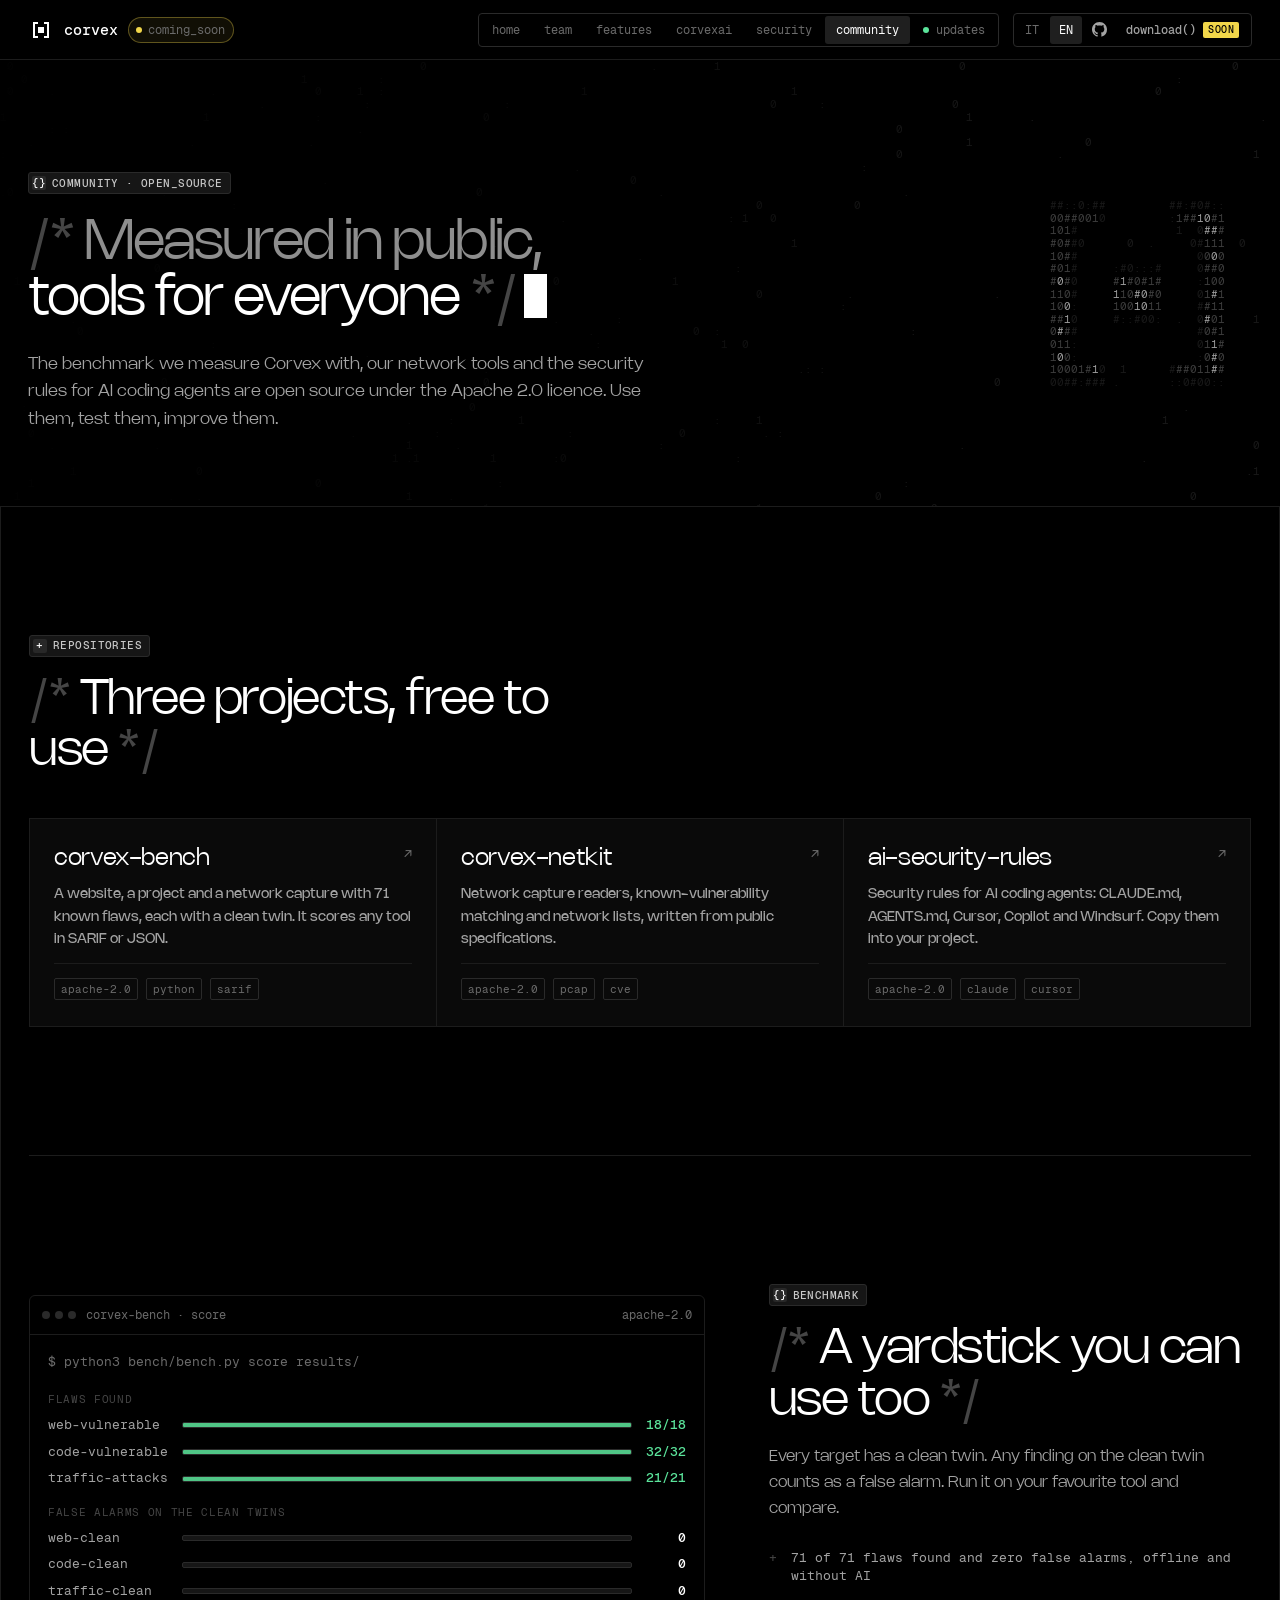
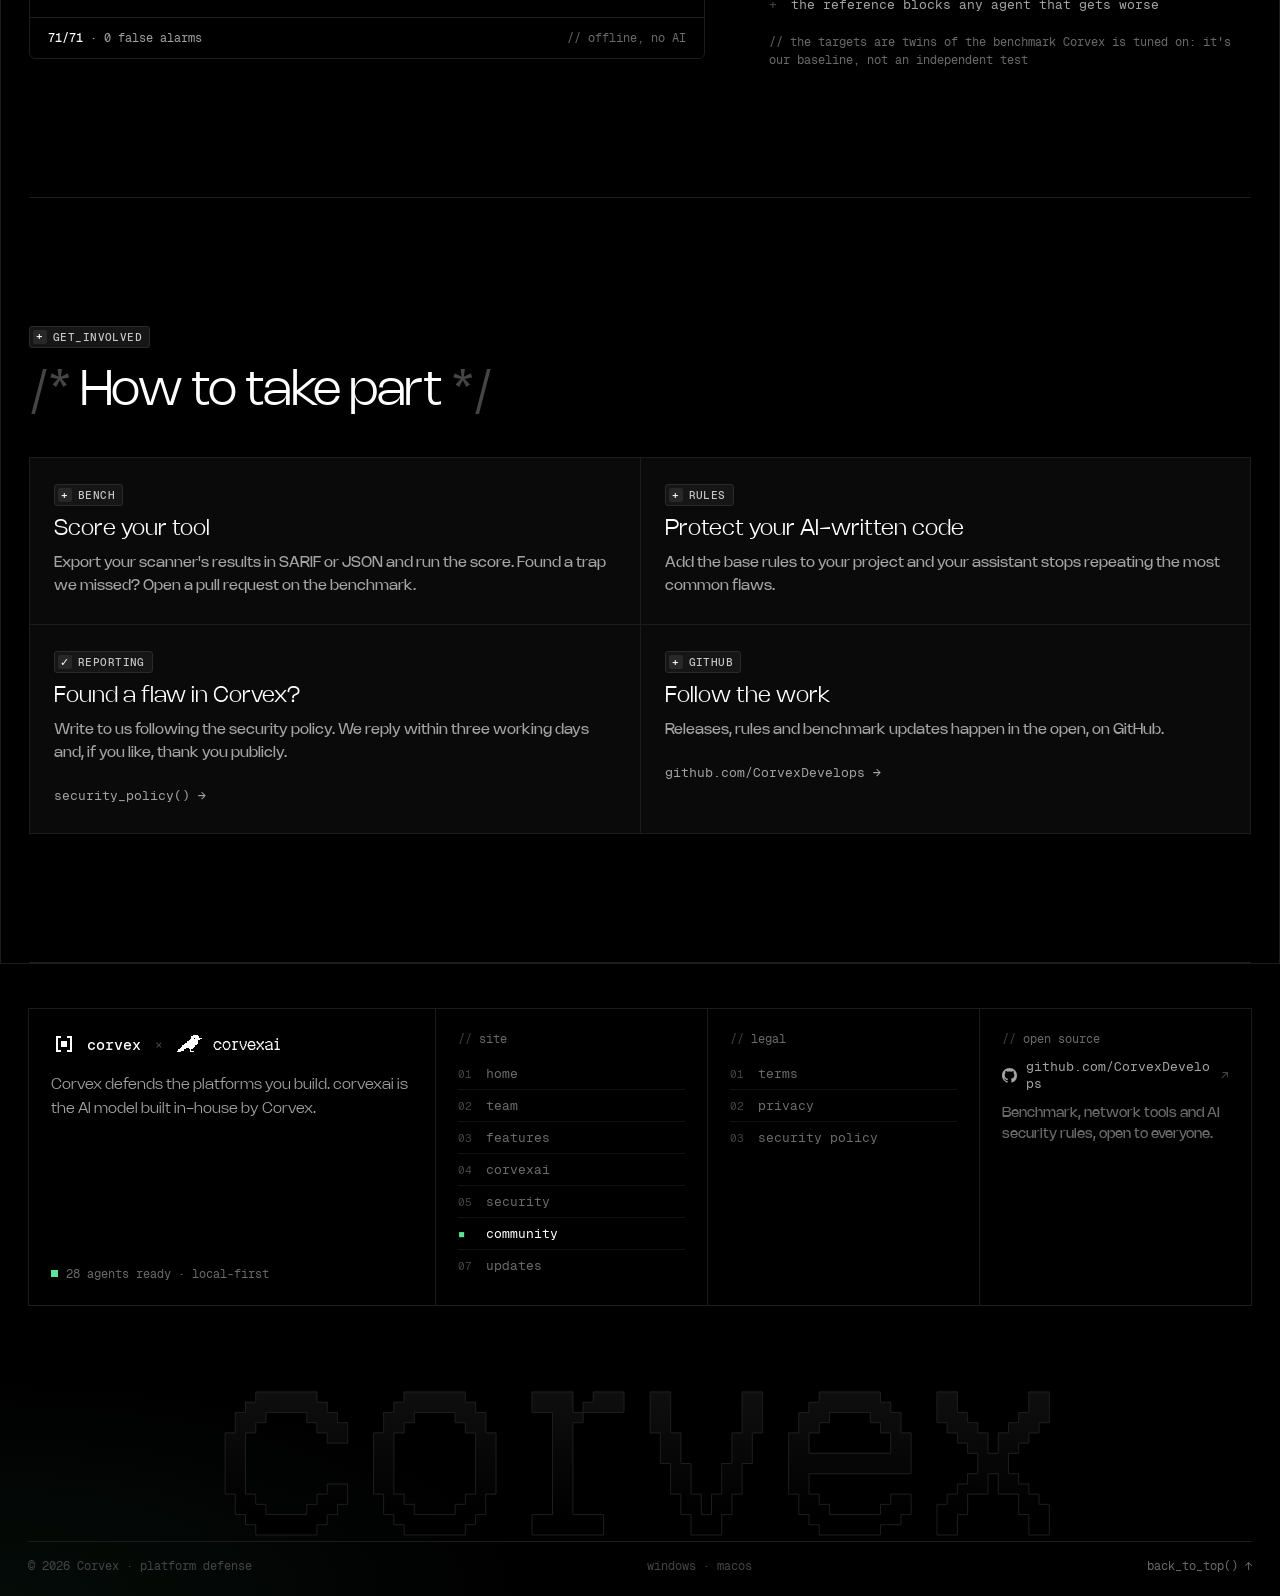
==== community.html @ 689c73b8 "Menu da mobile che non si blocca più a pagina scorsa" ====
<!doctype html>
<html lang="en">
<head>
  <meta charset="utf-8">
  <meta name="viewport" content="width=device-width, initial-scale=1, viewport-fit=cover">
  <meta name="theme-color" content="#000000">
  <title data-en="Corvex · community" data-it="Corvex · community">Corvex · community</title>
  <meta data-it-content="Gli strumenti open source di Corvex: il banco di prova, gli strumenti di rete e le regole di sicurezza per gli agenti AI." name="description" content="Corvex&#x27;s open source tools: the benchmark, the network tools and the security rules for AI coding agents." data-en-content="Corvex's open source tools: the benchmark, the network tools and the security rules for AI coding agents.">
  <meta property="og:title" content="Corvex · community">
  <meta property="og:description" content="Una squadra di agenti che mette alla prova le tue piattaforme, trova le falle e le corregge.">
  <meta property="og:type" content="website">
  <meta property="og:image" content="assets/og.png">
  <meta property="og:image:width" content="1280">
  <meta property="og:image:height" content="640">
  <meta name="twitter:card" content="summary_large_image">
  <meta http-equiv="Content-Security-Policy" content="default-src 'self'; script-src 'self'; style-src 'self' 'unsafe-inline'; img-src 'self' data:; font-src 'self'; media-src 'self'; connect-src 'none'; base-uri 'none'; form-action 'none'; object-src 'none'">
  <link rel="icon" href="assets/favicon.svg?v=3" type="image/svg+xml">
  <link rel="alternate icon" href="assets/favicon.ico?v=3" sizes="any">
  <link rel="apple-touch-icon" href="assets/apple-touch-icon.png?v=3">
  <link rel="preload" href="assets/fonts/Nohemi-Light.woff2" as="font" type="font/woff2" crossorigin>
  <link rel="preload" href="assets/fonts/GeistMono-Regular.woff2" as="font" type="font/woff2" crossorigin>
  <link rel="stylesheet" href="assets/corvex.css?v=8034e6e345">
  <link rel="stylesheet" href="sito.css?v=73a91fd237">
  <script defer src="assets/viste.js?v=bbeb2006d7"></script>
  <script defer src="sito.js?v=bd48e72104"></script>
</head>
<body class="s-body" data-page="community" data-path="~/community">

<!-- header -->
<header class="s-top" id="top">
  <button class="s-mm" id="s-mm" type="button" aria-label="Menu" aria-controls="s-menu" aria-expanded="false"><span></span><span></span><span></span></button>
  <a class="s-brand" href="index.html" aria-label="Corvex"><img src="assets/logo.svg" alt=""><b>corvex</b><em class="s-pill"><i></i><span data-en="coming_soon" data-it="in_arrivo">coming_soon</span></em></a>
  <span class="search s-path" aria-hidden="true"><span class="lab"><span class="pr" data-en="guest@corvex" data-it="ospite@corvex">guest@corvex</span><span class="pw">~/community</span><span class="ps">$</span><span class="cur"></span></span></span>
  <nav class="s-nav" id="s-menu" aria-label="Sezioni">
    <span class="s-nav-h" aria-hidden="true"><span data-en="guest@corvex" data-it="ospite@corvex">guest@corvex</span><span class="g">:~$</span> ls <span data-en="sections/" data-it="sezioni/">sections/</span></span>
    <a href="index.html" data-page="home">home</a>
    <a href="team.html" data-page="team">team</a>
    <a href="features.html" data-page="features" data-en="features" data-it="funzioni">features</a>
    <a href="corvexai.html" data-page="corvexai">corvexai</a>
    <a href="trust.html" data-page="trust" data-en="security" data-it="sicurezza">security</a>
    <a href="community.html" data-page="community" class="on" aria-current="page">community</a>
    <a href="updates.html" data-page="updates"><i class="nw-dot" aria-hidden="true"></i>updates</a>
    <div class="s-nav-f"><span class="s-nav-st"><i></i><span data-en="28 agents ready" data-it="28 agenti pronti">28 agents ready</span></span><span class="btn s-locked" aria-disabled="true">download()<em data-en="soon" data-it="presto">soon</em></span></div>
  </nav>
  <div class="s-top-r">
    <div class="seg s-lang" role="group" aria-label="Lingua"><button type="button" data-lang="it">IT</button><button type="button" data-lang="en">EN</button></div>
    <a class="s-icb" href="https://github.com/CorvexDevelops" target="_blank" rel="noopener noreferrer" aria-label="GitHub"><svg viewBox="0 0 16 16" aria-hidden="true"><path fill="currentColor" d="M8 0C3.58 0 0 3.58 0 8c0 3.54 2.29 6.53 5.47 7.59.4.07.55-.17.55-.38 0-.19-.01-.82-.01-1.49-2.01.37-2.53-.49-2.69-.94-.09-.23-.48-.94-.82-1.13-.28-.15-.68-.52-.01-.53.63-.01 1.08.58 1.23.82.72 1.21 1.87.87 2.33.66.07-.52.28-.87.51-1.07-1.78-.2-3.64-.89-3.64-3.95 0-.87.31-1.59.82-2.15-.08-.2-.36-1.02.08-2.12 0 0 .67-.21 2.2.82.64-.18 1.32-.27 2-.27.68 0 1.36.09 2 .27 1.53-1.04 2.2-.82 2.2-.82.44 1.1.16 1.92.08 2.12.51.56.82 1.27.82 2.15 0 3.07-1.87 3.75-3.65 3.95.29.25.54.73.54 1.48 0 1.07-.01 1.93-.01 2.2 0 .21.15.46.55.38A8.013 8.013 0 0016 8c0-4.42-3.58-8-8-8z"/></svg></a>
    <span class="btn s-locked s-dl" aria-disabled="true">download()<em data-en="soon" data-it="presto">soon</em></span>
  </div>
</header>
<!-- /header -->

<section class="s-ph">
  <pre class="ascii s-ph-bg" data-shape="brackets" aria-hidden="true"></pre>
  <div class="s-ph-in">
    <span class="label s-rv"><i>{}</i><span data-en="community · open_source" data-it="community · open_source">community · open_source</span></span>
    <h1 class="cm s-h1 s-rv"><span class="g">/*</span>&nbsp;<span class="d" data-en="Measured in public," data-it="Misurato in pubblico,">Measured in public,</span><br><span data-en="tools for everyone" data-it="strumenti per tutti">tools for everyone</span>&nbsp;<span class="s-close"><span class="g">*/</span><span class="s-caret"></span></span></h1>
    <p class="s-sub s-rv" data-en="The benchmark we measure Corvex with, our network tools and the security rules for AI coding agents are open source under the Apache 2.0 licence. Use them, test them, improve them." data-it="Il banco di prova con cui misuriamo Corvex, i nostri strumenti di rete e le regole di sicurezza per gli agenti AI sono open source con licenza Apache 2.0. Usali, mettili alla prova, migliorali.">The benchmark we measure Corvex with, our network tools and the security rules for AI coding agents are open source under the Apache 2.0 licence. Use them, test them, improve them.</p>
  </div>
</section>

<main class="s-main">

<section class="s-sec" id="repository">
  <div class="s-head s-rv"><span class="label"><i>+</i><span data-en="repositories" data-it="repository">repositories</span></span>
    <h2 class="cm"><span class="g">/*</span>&nbsp;<span data-en="Three projects, free to use" data-it="Tre progetti, liberi da usare">Three projects, free to use</span>&nbsp;<span class="g">*/</span></h2></div>
  <div class="s-repo-cards">
    <a class="s-rv" href="https://github.com/CorvexDevelops/corvex-bench" target="_blank" rel="noopener noreferrer"><b>corvex-bench</b>
      <p data-en="A website, a project and a network capture with 71 known flaws, each with a clean twin. It scores any tool in SARIF or JSON." data-it="Un sito, un progetto e una cattura di rete con 71 falle note, ognuno con un gemello pulito. Valuta qualsiasi strumento in SARIF o JSON.">A website, a project and a network capture with 71 known flaws, each with a clean twin. It scores any tool in SARIF or JSON.</p>
      <span class="lic"><span>apache-2.0</span><span>python</span><span>sarif</span></span></a>
    <a class="s-rv" href="https://github.com/CorvexDevelops/corvex-netkit" target="_blank" rel="noopener noreferrer"><b>corvex-netkit</b>
      <p data-en="Network capture readers, known-vulnerability matching and network lists, written from public specifications." data-it="Lettori di catture di rete, confronto con le vulnerabilità note e liste di reti, scritti a partire dalle specifiche pubbliche.">Network capture readers, known-vulnerability matching and network lists, written from public specifications.</p>
      <span class="lic"><span>apache-2.0</span><span>pcap</span><span>cve</span></span></a>
    <a class="s-rv" href="https://github.com/CorvexDevelops/ai-security-rules" target="_blank" rel="noopener noreferrer"><b>ai-security-rules</b>
      <p data-en="Security rules for AI coding agents: CLAUDE.md, AGENTS.md, Cursor, Copilot and Windsurf. Copy them into your project." data-it="Regole di sicurezza per gli agenti AI: CLAUDE.md, AGENTS.md, Cursor, Copilot e Windsurf. Copiale nel tuo progetto.">Security rules for AI coding agents: CLAUDE.md, AGENTS.md, Cursor, Copilot and Windsurf. Copy them into your project.</p>
      <span class="lic"><span>apache-2.0</span><span>claude</span><span>cursor</span></span></a>
  </div>
</section>

<section class="s-sec s-split s-rev" id="banco">
  <div class="s-head s-rv"><span class="label"><i>{}</i><span data-en="benchmark" data-it="banco_di_prova">benchmark</span></span>
    <h2 class="cm"><span class="g">/*</span>&nbsp;<span data-en="A yardstick you can use too" data-it="Un metro che puoi usare anche tu">A yardstick you can use too</span>&nbsp;<span class="g">*/</span></h2>
    <p class="s-lead" data-en="Every target has a clean twin. Any finding on the clean twin counts as a false alarm. Run it on your favourite tool and compare." data-it="Ogni bersaglio ha un gemello pulito. Ogni segnalazione sul gemello conta come falso allarme. Fallo girare sul tuo strumento preferito e confronta.">Every target has a clean twin. Any finding on the clean twin counts as a false alarm. Run it on your favourite tool and compare.</p>
    <ul class="s-ticks"><li data-en="71 of 71 flaws found and zero false alarms, offline and without AI" data-it="71 falle trovate su 71 e zero falsi allarmi, senza internet e senza AI">71 of 71 flaws found and zero false alarms, offline and without AI</li><li data-en="the reference blocks any agent that gets worse" data-it="il riferimento blocca ogni agente che peggiora">the reference blocks any agent that gets worse</li></ul>
    <p class="s-os mono"><em data-en="// the targets are twins of the benchmark Corvex is tuned on: it's our baseline, not an independent test" data-it="// i bersagli sono gemelli del banco su cui Corvex è messo a punto: è il nostro riferimento, non una prova indipendente">// the targets are twins of the benchmark Corvex is tuned on: it's our baseline, not an independent test</em></p></div>
  <div class="s-diff s-bench s-rv">
    <div class="term-h"><span class="dots"><i></i><i></i><i></i></span>corvex-bench · score<span class="r"><span class="mono dim">apache-2.0</span></span></div>
    <div class="s-bench-b">
      <div class="s-bcmd">$ python3 bench/bench.py score results/</div>
      <div class="s-bgrp" data-en="flaws found" data-it="falle trovate">flaws found</div>
      <div class="s-brow"><span>web-vulnerable</span><i style="--w:100%"></i><b>18/18</b></div>
      <div class="s-brow"><span>code-vulnerable</span><i style="--w:100%"></i><b>32/32</b></div>
      <div class="s-brow"><span>traffic-attacks</span><i style="--w:100%"></i><b>21/21</b></div>
      <div class="s-bgrp" data-en="false alarms on the clean twins" data-it="falsi allarmi sui gemelli puliti">false alarms on the clean twins</div>
      <div class="s-brow z"><span>web-clean</span><i></i><b>0</b></div>
      <div class="s-brow z"><span>code-clean</span><i></i><b>0</b></div>
      <div class="s-brow z"><span>traffic-clean</span><i></i><b>0</b></div>
    </div>
    <div class="s-diff-f"><span class="s-pr"><b>71/71</b> · <span data-en="0 false alarms" data-it="0 falsi allarmi">0 false alarms</span></span><span class="mono dim" data-en="// offline, no AI" data-it="// offline, senza AI">// offline, no AI</span></div>
  </div>
</section>

<section class="s-sec" id="partecipa">
  <div class="s-head s-rv"><span class="label"><i>+</i><span data-en="get_involved" data-it="partecipa">get_involved</span></span>
    <h2 class="cm"><span class="g">/*</span>&nbsp;<span data-en="How to take part" data-it="Come partecipare">How to take part</span>&nbsp;<span class="g">*/</span></h2></div>
  <div class="s-feat">
    <div class="s-rv"><span class="label"><i>+</i>bench</span><h3 data-en="Score your tool" data-it="Misura il tuo strumento">Score your tool</h3><p data-en="Export your scanner's results in SARIF or JSON and run the score. Found a trap we missed? Open a pull request on the benchmark." data-it="Esporta i risultati del tuo scanner in SARIF o JSON e lancia il punteggio. Hai trovato una trappola che manca? Apri una pull request sul banco.">Export your scanner's results in SARIF or JSON and run the score. Found a trap we missed? Open a pull request on the benchmark.</p></div>
    <div class="s-rv"><span class="label"><i>+</i><span data-en="rules" data-it="regole">rules</span></span><h3 data-en="Protect your AI-written code" data-it="Proteggi il codice scritto con l&#x27;AI">Protect your AI-written code</h3><p data-en="Add the base rules to your project and your assistant stops repeating the most common flaws." data-it="Aggiungi le regole di base al tuo progetto e il tuo assistente smette di ripetere le falle più comuni.">Add the base rules to your project and your assistant stops repeating the most common flaws.</p></div>
    <div class="s-rv"><span class="label"><i>✓</i><span data-en="reporting" data-it="segnalazioni">reporting</span></span><h3 data-en="Found a flaw in Corvex?" data-it="Hai trovato una falla in Corvex?">Found a flaw in Corvex?</h3><p data-en="Write to us following the security policy. We reply within three working days and, if you like, thank you publicly." data-it="Scrivici seguendo la politica di sicurezza. Rispondiamo entro tre giorni lavorativi e, se vuoi, ti ringraziamo pubblicamente.">Write to us following the security policy. We reply within three working days and, if you like, thank you publicly.</p><a class="s-more-l" href="legal/security.html" data-en="security_policy() →" data-it="politica_di_sicurezza() →">security_policy() →</a></div>
    <div class="s-rv"><span class="label"><i>+</i>github</span><h3 data-en="Follow the work" data-it="Segui il lavoro">Follow the work</h3><p data-en="Releases, rules and benchmark updates happen in the open, on GitHub." data-it="Rilasci, regole e aggiornamenti del banco avvengono in chiaro, su GitHub.">Releases, rules and benchmark updates happen in the open, on GitHub.</p><a class="s-more-l" href="https://github.com/CorvexDevelops" target="_blank" rel="noopener noreferrer">github.com/CorvexDevelops →</a></div>
  </div>
</section>

</main>

<!-- footer -->
<footer class="s-foot2">
  <div class="s-f-grid">
    <div class="s-f-cell s-f-main">
      <div class="s-f-brands">
        <a class="s-brand" href="index.html" aria-label="Corvex"><img src="assets/logo.svg" alt=""><b>corvex</b></a>
        <span class="s-f-x" aria-hidden="true">×</span>
        <a class="s-brand s-f-ai" href="corvexai.html" aria-label="corvexai"><img src="assets/corvus.svg" alt=""><b>corvexai</b></a>
      </div>
      <p class="s-f-claim" data-en="Corvex defends the platforms you build. corvexai is the AI model built in-house by Corvex." data-it="Corvex difende le piattaforme che costruisci. corvexai è il modello AI sviluppato da Corvex.">Corvex defends the platforms you build. corvexai is the AI model built in-house by Corvex.</p>
      <span class="s-nav-st"><i></i><span data-en="28 agents ready · local-first" data-it="28 agenti pronti · tutto in locale">28 agents ready · local-first</span></span>
    </div>
    <div class="s-f-cell"><h4><span class="g">//</span> <span data-en="site" data-it="sito">site</span></h4>
      <nav class="s-foot-nav s-f-list">
        <a href="index.html" data-page="home">home</a><a href="team.html" data-page="team">team</a><a href="features.html" data-page="features" data-en="features" data-it="funzioni">features</a>
        <a href="corvexai.html" data-page="corvexai">corvexai</a><a href="trust.html" data-page="trust" data-en="security" data-it="sicurezza">security</a><a href="community.html" data-page="community" class="on" aria-current="page">community</a><a href="updates.html" data-page="updates">updates</a>
      </nav></div>
    <div class="s-f-cell"><h4><span class="g">//</span> <span data-en="legal" data-it="legale">legal</span></h4>
      <nav class="s-foot-nav s-f-list"><a href="legal/terms.html" data-en="terms" data-it="termini">terms</a><a href="legal/privacy.html">privacy</a><a href="legal/security.html" data-en="security policy" data-it="politica di sicurezza">security policy</a></nav></div>
    <div class="s-f-cell"><h4><span class="g">//</span> open source</h4>
      <a class="s-gh" href="https://github.com/CorvexDevelops" target="_blank" rel="noopener noreferrer"><svg viewBox="0 0 16 16" aria-hidden="true"><path fill="currentColor" d="M8 0C3.58 0 0 3.58 0 8c0 3.54 2.29 6.53 5.47 7.59.4.07.55-.17.55-.38 0-.19-.01-.82-.01-1.49-2.01.37-2.53-.49-2.69-.94-.09-.23-.48-.94-.82-1.13-.28-.15-.68-.52-.01-.53.63-.01 1.08.58 1.23.82.72 1.21 1.87.87 2.33.66.07-.52.28-.87.51-1.07-1.78-.2-3.64-.89-3.64-3.95 0-.87.31-1.59.82-2.15-.08-.2-.36-1.02.08-2.12 0 0 .67-.21 2.2.82.64-.18 1.32-.27 2-.27.68 0 1.36.09 2 .27 1.53-1.04 2.2-.82 2.2-.82.44 1.1.16 1.92.08 2.12.51.56.82 1.27.82 2.15 0 3.07-1.87 3.75-3.65 3.95.29.25.54.73.54 1.48 0 1.07-.01 1.93-.01 2.2 0 .21.15.46.55.38A8.013 8.013 0 0016 8c0-4.42-3.58-8-8-8z"/></svg><span>github.com/CorvexDevelops</span><em aria-hidden="true">↗</em></a>
      <p class="s-f-note" data-en="Benchmark, network tools and AI security rules, open to everyone." data-it="Banco di prova, strumenti di rete e regole di sicurezza per l&#x27;AI, aperti a tutti.">Benchmark, network tools and AI security rules, open to everyone.</p></div>
  </div>
  <div class="s-f-word" aria-hidden="true">corvex</div>
  <div class="s-f-bot"><span data-en="© 2026 Corvex · platform defense" data-it="© 2026 Corvex · difesa delle piattaforme">© 2026 Corvex · platform defense</span><span>windows · macos</span><a class="s-f-up" href="#top" data-en="back_to_top() ↑" data-it="torna_su() ↑">back_to_top() ↑</a></div>
</footer>
<!-- /footer -->

</body>
</html>
---- assets/corvex.css ----
/* Copia di static/css/corvex.css generata da tools/prepara_sito.py: non modificarla a mano. */
/* =========================================================================
   Corvex · sistema visivo in stile Vigiltech
   Monocromo: nero, ossidiana, carbone, grafite, bianco. Colore solo per la gravità.
   Nohemi (titoli e testo) · Geist Mono (interfaccia e dati) · Geist Pixel (numeri)
   ========================================================================= */
@font-face { font-family: "Nohemi"; src: url("fonts/Nohemi-Light.woff2") format("woff2"); font-weight: 300; font-display: swap; }
@font-face { font-family: "Nohemi"; src: url("fonts/Nohemi-Regular.woff2") format("woff2"); font-weight: 400; font-display: swap; }
@font-face { font-family: "Nohemi"; src: url("fonts/Nohemi-Medium.woff2") format("woff2"); font-weight: 500; font-display: swap; }
@font-face { font-family: "Geist Mono"; src: url("fonts/GeistMono-Regular.woff2") format("woff2"); font-weight: 400; font-display: swap; }
@font-face { font-family: "Geist Mono"; src: url("fonts/GeistMono-Medium.woff2") format("woff2"); font-weight: 500; font-display: swap; }
@font-face { font-family: "Geist Pixel"; src: url("fonts/GeistPixel-Square.woff2") format("woff2"); font-weight: 400; font-display: swap; }

:root {
  --sans: "Nohemi", "Inter", system-ui, sans-serif;
  --mono: "Geist Mono", "Cascadia Mono", ui-monospace, Consolas, monospace;
  --pixel: "Geist Pixel", "Geist Mono", monospace;
  --black: #000; --obsidian: #0A0A0A; --charcoal: #101010; --coal: #161616; --graphite: #282828; --line: #1C1C1C; --line-2: #2A2A2A;
  --white: #fff; --t1: #F2F2F2; --t2: #A3A3A3; --t3: #6B6B6B; --t4: #454545;
  --crit: #FF5D5D; --high: #FF9F43; --med: #F2D74A; --low: #9AA4B2; --info: #6B7280; --ok: #5BE49B;
  --r: 4px; --side: 232px; --pad: 28px;
  --ease: cubic-bezier(.2, .7, .2, 1);
}
* { box-sizing: border-box; }
html, body { margin: 0; min-height: 100%; }
body { background: var(--black); color: var(--t1); font-family: var(--sans); font-size: 14px; line-height: 1.5; -webkit-font-smoothing: antialiased; }
button, input, select, textarea { font: inherit; color: inherit; }
button { cursor: pointer; }
a { color: inherit; }
.hidden { display: none !important; }
:focus-visible { outline: 1px solid var(--white); outline-offset: 2px; }
::selection { background: var(--white); color: var(--black); }
::-webkit-scrollbar { width: 10px; height: 10px; } ::-webkit-scrollbar-track { background: var(--black); }
::-webkit-scrollbar-thumb { background: #222; border: 3px solid var(--black); border-radius: 6px; } ::-webkit-scrollbar-thumb:hover { background: #333; }
.mono { font-family: var(--mono); }
.dim { color: var(--t3); }
.nowrap { white-space: nowrap; overflow: hidden; text-overflow: ellipsis; }

/* ------------------------------------------------------------------ primitive */
.label { display: inline-flex; align-items: center; gap: 6px; font: 500 10.5px/1 var(--mono); letter-spacing: .04em; text-transform: uppercase;
  color: #C8C8C8; background: var(--coal); border: 1px solid var(--line-2); padding: 3px 7px 3px 3px; border-radius: 3px; white-space: nowrap; }
.label i { font-style: normal; width: 14px; height: 14px; display: grid; place-items: center; background: var(--graphite); color: var(--white); border-radius: 2px; font-size: 11px; }
.cm { font-family: var(--sans); font-weight: 300; letter-spacing: -.02em; color: var(--white); }
.cm .g { color: var(--t4); }
.chip { display: inline-flex; align-items: center; gap: 6px; font: 400 11.5px/1 var(--mono); color: var(--t2); background: var(--coal); border: 1px solid var(--line-2); padding: 5px 7px; border-radius: 3px; white-space: nowrap; }
.chip b { color: var(--white); font-weight: 500; }
.sev { display: inline-flex; align-items: center; gap: 7px; font: 500 11px/1 var(--mono); text-transform: lowercase; color: var(--t1); white-space: nowrap; }
.sev::before { content: ""; width: 7px; height: 7px; background: var(--t3); flex: none; }
.sev.critica::before { background: var(--crit); } .sev.alta::before { background: var(--high); } .sev.media::before { background: var(--med); }
.sev.bassa::before { background: var(--low); } .sev.info::before { background: var(--info); }
.px { font-family: var(--pixel); font-weight: 400; letter-spacing: .02em; line-height: .9; }
kbd { font: 500 10.5px/1 var(--mono); color: var(--t2); background: var(--coal); border: 1px solid var(--line-2); border-bottom-width: 2px; border-radius: 3px; padding: 2px 5px; }

/* bottoni in stile chiamata di funzione */
.btn { display: inline-flex; align-items: center; justify-content: center; gap: 7px; height: 32px; padding: 0 12px; border-radius: var(--r);
  font: 500 12.5px/1 var(--mono); color: var(--t1); background: var(--coal); border: 1px solid var(--line-2); text-decoration: none; white-space: nowrap;
  transition: background .15s, border-color .15s, color .15s; position: relative; flex: none; min-width: max-content; }
.btn:hover { background: #1E1E1E; border-color: #3A3A3A; }
.btn:active { background: #242424; }
.btn.primary, .btn-primary { background: var(--white); color: var(--black); border-color: var(--white); }
.btn.primary:hover, .btn-primary:hover { background: #DADADA; border-color: #DADADA; }
.btn.danger { color: var(--crit); }
.btn.danger:hover { border-color: rgba(255,93,93,.5); }
.btn.ghost { background: transparent; border-color: transparent; color: var(--t2); }
.btn.ghost:hover { color: var(--white); background: var(--coal); }
.btn.sm, .btn.small { height: 28px; padding: 0 10px; font-size: 12px; }
.btn:disabled { opacity: .4; cursor: not-allowed; }
.btn svg { width: 14px; height: 14px; flex: none; }
.btn .arr { transition: transform .2s var(--ease); }
/* Le icone fuori dai pulsanti hanno sempre una misura: senza, un SVG si allarga quanto la colonna e manda a capo il testo. */
svg.arr { width: 13px; height: 13px; flex: none; vertical-align: -2px; }
.li .m { display: inline-flex; align-items: center; gap: 6px; }
.li .m svg { width: 13px; height: 13px; }
.li:hover .m .arr { transform: translateX(3px); transition: transform .2s var(--ease); }
.btn:hover .arr { transform: translateX(3px); }
.icon-btn { width: 32px; height: 32px; display: grid; place-items: center; border-radius: var(--r); background: transparent; border: 1px solid var(--line-2); color: var(--t2); position: relative; transition: color .15s, background .15s; }
.icon-btn:hover { color: var(--white); background: var(--coal); }
.icon-btn svg { width: 15px; height: 15px; }
.icon-btn .badge { position: absolute; top: -5px; right: -5px; min-width: 16px; height: 16px; padding: 0 4px; border-radius: 8px; background: var(--crit); color: var(--white); font: 500 10px/16px var(--mono); text-align: center; animation: pop .4s var(--ease); }
@keyframes pop { from { transform: scale(0); } }

/* ------------------------------------------------------------------ guscio a tutta larghezza */
.app { display: grid; grid-template-columns: var(--side) minmax(0, 1fr); min-height: 100vh; }
.side { position: sticky; top: 0; height: 100vh; border-right: 1px solid var(--line); background: var(--black); display: flex; flex-direction: column; overflow: hidden; }
.side .brand { display: flex; align-items: center; gap: 10px; height: 60px; padding: 0 20px; border-bottom: 1px solid var(--line); text-decoration: none; }
.brand img { width: 22px; height: 22px; display: block; }
.brand b { font: 500 16px/1 var(--sans); letter-spacing: -.01em; color: var(--white); }
.brand span { font: 11px/1 var(--mono); color: var(--t3); white-space: nowrap; }
.side-sec { padding: 18px 12px 6px; }
.side-sec > .cap { font: 10.5px var(--mono); color: var(--t4); padding: 0 8px 10px; letter-spacing: .04em; }
/* gruppo admin (solo fornitore): primo della barra, separato dalla navigazione normale */
.side-admin { flex: none; padding-bottom: 12px; border-bottom: 1px solid var(--line); }
.side-admin > .cap { color: var(--med); }
.side-admin + .side-sec { padding-top: 14px; }
.side-nav { display: grid; gap: 2px; }
.side-nav button { display: grid; grid-template-columns: 18px 1fr auto; align-items: center; gap: 10px; height: 36px; padding: 0 10px; border: 0; border-radius: var(--r);
  background: transparent; color: var(--t2); font: 13px/1 var(--mono); text-align: left; position: relative; transition: background .15s, color .15s; }
.side-nav button svg { width: 16px; height: 16px; }
.side-nav button:hover { background: var(--charcoal); color: var(--white); }
.side-nav button.on { background: var(--coal); color: var(--white); }
.side-nav button.on::before { content: ""; position: absolute; left: -12px; top: 8px; bottom: 8px; width: 2px; background: var(--white); animation: grow-y .3s var(--ease); }
.side-nav.keep button.on::before { animation: none; }   /* cambia solo un contatore: l'indicatore resta fermo */
@keyframes grow-y { from { transform: scaleY(0); } }
.side-nav .n { font: 11px var(--mono); color: var(--t3); }
.side-nav .lab { white-space: nowrap; overflow: hidden; text-overflow: ellipsis; min-width: 0; }
.side-nav .n.hot { color: var(--crit); }
.side-nav kbd { opacity: 0; transition: opacity .15s; }
.side-nav button:hover kbd { opacity: 1; }
.side-art { margin-top: auto; padding: 0 12px; border-top: 1px solid var(--line); overflow: hidden; height: 150px; position: relative; }
.side-art .ascii { position: absolute; left: 12px; top: 10px; font-size: 9px; line-height: 1.1; }
.side-art::after { content: ""; position: absolute; inset: 0; background: linear-gradient(to bottom, rgba(0,0,0,0) 40%, #000); }
.side-foot { padding: 14px 16px; border-top: 1px solid var(--line); display: flex; align-items: center; gap: 10px; }
.avatar { width: 30px; height: 30px; border-radius: 4px; background: var(--white); color: var(--black); display: grid; place-items: center; font: 500 13px var(--mono); flex: none; }
.side-foot .who { min-width: 0; flex: 1; }
.side-foot .who b { display: block; font: 400 12.5px/1.3 var(--sans); color: var(--white); white-space: nowrap; overflow: hidden; text-overflow: ellipsis; }
.side-foot .who span { font: 10.5px var(--mono); color: var(--t3); }

.main { min-width: 0; display: flex; flex-direction: column; }
.bar { position: sticky; top: 0; z-index: 30; height: 60px; display: flex; align-items: center; gap: 16px; padding: 0 var(--pad); background: rgba(0,0,0,.88); backdrop-filter: blur(10px); border-bottom: 1px solid var(--line); }
.crumbs { font: 12.5px var(--mono); color: var(--t3); white-space: nowrap; overflow: hidden; text-overflow: ellipsis; min-width: 0; }
.crumbs b { color: var(--white); font-weight: 400; }
/* ricerca come prompt di terminale: utente@corvex ~ $ cerca ▌ */
.search { margin-left: auto; display: flex; align-items: center; gap: 10px; height: 32px; width: min(420px, 36vw); padding: 0 6px 0 12px;
  border: 1px solid var(--line-2); border-radius: var(--r); background: #050505; color: var(--t3); font: 12px/1 var(--mono); text-align: left;
  box-shadow: inset 0 0 0 1px #000, inset 0 1px 0 rgba(255,255,255,.03); transition: border-color .15s, background .15s; }
.search:hover { border-color: #3A3A3A; background: #080808; }
.search:hover .cur { animation-duration: .6s; }
.search .lab { display: flex; align-items: center; min-width: 0; white-space: nowrap; overflow: hidden; }
.search .pr { color: var(--ok); }
.search .pw { color: var(--t2); margin-left: 6px; }
.search .ps { color: var(--white); margin: 0 8px 0 6px; }
.search .cm { color: var(--white); }
.search .cur { width: 7px; height: 14px; background: var(--white); margin-left: 6px; flex: none; animation: blink 1s steps(1) infinite; }
.search em { font-style: normal; color: var(--t4); margin-left: 8px; overflow: hidden; text-overflow: ellipsis; }
.search kbd { margin-left: auto; flex: none; }
.search .s-ic { display: none; color: var(--t2); }
.search .s-ic svg { width: 16px; height: 16px; display: block; }
.search:hover .s-ic { color: var(--white); }
.bar-r { display: flex; align-items: center; gap: 8px; }
.status { display: inline-flex; align-items: center; gap: 8px; height: 32px; padding: 0 10px; border: 1px solid var(--line-2); border-radius: var(--r); font: 12px/1 var(--mono); color: var(--t2); background: transparent; white-space: nowrap; }
.status i { width: 7px; height: 7px; background: var(--t4); }
.status.live { color: var(--white); }
.status.live i { background: var(--ok); animation: blink 1.1s steps(1) infinite; }
@keyframes blink { 50% { opacity: .2; } }

/* nastro delle ultime attività: etichetta fissa a sinistra + eventi cliccabili che scorrono */
.ticker { height: 36px; border-bottom: 1px solid var(--line); overflow: hidden; position: relative; background: var(--black); display: flex; align-items: stretch; }
.tk-head { flex: none; display: inline-flex; align-items: center; gap: 8px; padding: 0 16px 0 var(--pad); border: 0; border-right: 1px solid var(--line);
  background: var(--obsidian); color: var(--white); font: 500 11px/1 var(--mono); text-transform: uppercase; letter-spacing: .05em; white-space: nowrap; z-index: 2; }
.tk-head:hover { background: var(--coal); }
.tk-head i { width: 7px; height: 7px; background: var(--t4); }
.tk-head i.live { background: var(--ok); animation: blink 1.1s steps(1) infinite; }
.tk-run { position: relative; flex: 1; min-width: 0; overflow: hidden; display: flex; align-items: center; }
.tk-run::after { content: ""; position: absolute; top: 0; bottom: 0; right: 0; width: 60px; z-index: 1; pointer-events: none; background: linear-gradient(-90deg, #000, transparent); }
.tk-empty { display: flex; align-items: center; padding: 0 16px; font: 11.5px var(--mono); color: var(--t3); white-space: nowrap; overflow: hidden; text-overflow: ellipsis; }
.ticker-track { display: flex; width: max-content; animation: marquee 60s linear infinite; }
.ticker:hover .ticker-track { animation-play-state: paused; }
.ticker-seg { display: flex; align-items: center; gap: 4px; padding-right: 4px; }
.ticker .it { display: inline-flex; align-items: center; gap: 8px; height: 26px; padding: 0 10px; border: 0; border-radius: var(--r); background: transparent;
  font: 11.5px var(--mono); color: var(--t3); white-space: nowrap; cursor: pointer; }
.ticker .it:hover { background: var(--coal); color: var(--t1); }
.ticker .it .tm { color: var(--t4); }
.ticker .it b { color: var(--t1); font-weight: 400; font-family: var(--sans); font-size: 12.5px; }
.ticker .it + .it { box-shadow: -1px 0 0 var(--line); }
.ticker .v { font: 500 11.5px/1 var(--mono); padding: 3px 5px; border-radius: 3px; background: var(--coal); border: 1px solid var(--line-2); color: var(--white); }
.v.ok { color: var(--ok); } .v.crit { color: var(--crit); } .v.warn { color: var(--med); }
@keyframes marquee { to { transform: translateX(-50%); } }

.view { padding: var(--pad); padding-bottom: 60px; min-width: 0; }

/* intestazione di pagina */
.ph { display: flex; align-items: flex-end; justify-content: space-between; gap: 24px; margin-bottom: 24px; }
.ph > div:first-child { min-width: 0; }
.ph .eyebrow { display: flex; align-items: center; gap: 10px; flex-wrap: wrap; }
.ph .eyebrow .ctx { font: 12px var(--mono); color: var(--t3); }
.ph h1 { margin: 14px 0 0; font-size: clamp(30px, 3.2vw, 46px); line-height: 1.08; white-space: nowrap; overflow: hidden; text-overflow: ellipsis; }
.ph h1 .caret { display: inline-block; width: .45em; height: .8em; background: var(--white); margin-left: .12em; vertical-align: -.05em; animation: blink 1s steps(1) infinite; }
.ph .sub { margin: 10px 0 0; color: var(--t3); font-size: 14px; max-width: 620px; }
.ph-act { display: flex; gap: 8px; flex-wrap: nowrap; flex: none; }

/* griglia a filo: pannelli separati da linee di 1px */
.wall { display: grid; grid-template-columns: repeat(12, minmax(0, 1fr)); gap: 1px; background: var(--line); border: 1px solid var(--line); }
.wall + .wall { border-top: 0; }
.panel { position: relative; background: var(--obsidian); padding: 20px 22px; min-width: 0;
  background-image: radial-gradient(420px circle at var(--mx, -500px) var(--my, -500px), rgba(255,255,255,.045), transparent 45%); }
.panel::before { content: ""; position: absolute; inset: 0; pointer-events: none; opacity: 0; transition: opacity .2s, inset .25s var(--ease); z-index: 2;
  background:
    linear-gradient(#fff,#fff) top left / 10px 1px no-repeat, linear-gradient(#fff,#fff) top left / 1px 10px no-repeat,
    linear-gradient(#fff,#fff) top right / 10px 1px no-repeat, linear-gradient(#fff,#fff) top right / 1px 10px no-repeat,
    linear-gradient(#fff,#fff) bottom left / 10px 1px no-repeat, linear-gradient(#fff,#fff) bottom left / 1px 10px no-repeat,
    linear-gradient(#fff,#fff) bottom right / 10px 1px no-repeat, linear-gradient(#fff,#fff) bottom right / 1px 10px no-repeat; }
.panel.hov:hover::before { opacity: 1; inset: -4px; }
.span-3 { grid-column: span 3; } .span-4 { grid-column: span 4; } .span-5 { grid-column: span 5; } .span-6 { grid-column: span 6; }
.span-7 { grid-column: span 7; } .span-8 { grid-column: span 8; } .span-12 { grid-column: span 12; }
.p-head { display: flex; align-items: center; justify-content: space-between; gap: 12px; margin-bottom: 16px; min-height: 22px; }
.p-head .r { display: flex; gap: 6px; align-items: center; }
.flush { padding: 0; }
.flush .p-head { padding: 18px 22px 0; }

/* indicatori */
.kpi { display: flex; flex-direction: column; gap: 14px; min-height: 168px; }
.kpi .val { display: flex; align-items: baseline; gap: 8px; }
.kpi .val .px { font-size: 64px; color: var(--white); }
.kpi .val small { font: 12px var(--mono); color: var(--t3); }
.kpi.min { min-height: 0; gap: 12px; padding: 22px 24px; }
.kpi.min .val .px { font-size: 56px; }
.kpi .foot { margin-top: auto; font: 11.5px var(--mono); color: var(--t3); display: flex; justify-content: space-between; gap: 8px; }
.spark { width: 100%; height: 44px; display: block; overflow: visible; }
.spark path.l { fill: none; stroke: var(--white); stroke-width: 1.5; }
.spark path.a { fill: url(#sparkfill); }
.spark circle { fill: var(--white); }
.sevbar { display: flex; height: 8px; gap: 2px; }
.sevbar i { display: block; height: 100%; transform-origin: left; }
.sevbar .critica { background: var(--crit); } .sevbar .alta { background: var(--high); } .sevbar .media { background: var(--med); } .sevbar .bassa { background: var(--low); } .sevbar .info { background: var(--info); }
.sevbar.empty i { background: var(--graphite); }
.sevleg { display: flex; gap: 12px; flex-wrap: wrap; }

/* liste nei pannelli */
.li { display: grid; align-items: center; gap: 16px; padding: 13px 22px; border-top: 1px solid var(--line); cursor: pointer; position: relative; transition: background .15s; }
.li::after { content: ""; position: absolute; left: 0; top: 0; bottom: 0; width: 2px; background: var(--white); transform: scaleY(0); transition: transform .2s var(--ease); }
.li:hover { background: #0E0E0E; } .li:hover::after { transform: scaleY(1); }
.li .t { font: 400 14.5px/1.3 var(--sans); color: var(--white); white-space: nowrap; overflow: hidden; text-overflow: ellipsis; }
.li .s { font: 11.5px var(--mono); color: var(--t3); margin-top: 4px; white-space: nowrap; overflow: hidden; text-overflow: ellipsis; }
.li .m { font: 12px var(--mono); color: var(--t2); white-space: nowrap; }
.li-f { grid-template-columns: 86px minmax(0, 1fr) auto; }
.li-op { grid-template-columns: minmax(0, 1fr) 220px auto; }
.li-t { grid-template-columns: minmax(0, 1.4fr) 110px 140px minmax(0, 1fr) auto; }
.auto { font: 500 10px/1 var(--mono); color: var(--black); background: var(--white); padding: 3px 5px; border-radius: 2px; margin-left: 8px; vertical-align: 2px; }
.prog { height: 6px; background: var(--graphite); position: relative; overflow: hidden; }
.prog i { position: absolute; left: 0; top: 0; bottom: 0; background: var(--white); transition: width .6s var(--ease); }
.prog.run i { background-image: repeating-linear-gradient(-45deg, #fff 0 6px, #BDBDBD 6px 12px); background-size: 17px 17px; animation: stripes .8s linear infinite; }
@keyframes stripes { to { background-position: 17px 0; } }
.feed .note { padding: 13px 22px; }
.empty-line { padding: 22px; font: 12.5px var(--mono); color: var(--t3); }

/* schede di vista e filtri */
.tabs { display: flex; align-items: center; gap: 4px; flex-wrap: wrap; }
.tabs .tab { height: 32px; padding: 0 11px; border-radius: var(--r); border: 0; background: transparent; color: var(--t3); font: 12.5px/1 var(--mono); display: inline-flex; align-items: center; gap: 6px; transition: color .15s, background .15s; white-space: nowrap; }
.tabs .tab:hover { color: var(--t1); background: var(--charcoal); }
.tabs .tab.on { background: #1F1F1F; color: var(--white); }
.tabs .tab .n { color: var(--t3); }
.tabs .sp { flex: 1; }
.toolbar { display: flex; align-items: center; gap: 8px; padding: 12px 16px; border: 1px solid var(--line); border-bottom: 0; background: var(--black); flex-wrap: wrap; }
.toolbar + .wall, .toolbar + .box-l { border-top: 1px solid var(--line); }
.seg { display: inline-flex; border: 1px solid var(--line-2); border-radius: var(--r); padding: 2px; gap: 2px; background: var(--black); }
.seg button { height: 28px; border: 0; background: transparent; padding: 0 11px; color: var(--t3); font: 12px var(--mono); border-radius: 3px; display: inline-flex; align-items: center; gap: 7px; white-space: nowrap; }
.seg button svg { width: 14px; height: 14px; }
.seg button.on { background: #1F1F1F; color: var(--white); }

/* ------------------------------------------------------------------ mappa operativa */
.map-box { border: 1px solid var(--line); background: var(--black); padding: 18px; }
.opmap-scroll { overflow-x: auto; }
.opmap { position: relative; aspect-ratio: 1100 / 600; width: min(100%, calc((100vh - 300px) * 1100 / 600)); min-width: 860px; margin: 0 auto; overflow: hidden;
  background-image: linear-gradient(var(--charcoal) 1px, transparent 1px), linear-gradient(90deg, var(--charcoal) 1px, transparent 1px); background-size: 44px 44px; animation: gridpan 30s linear infinite; }
@keyframes gridpan { to { background-position: 44px 44px; } }
.opmap.compact { min-width: 0; width: 100%; }
.opmap-svg { position: absolute; inset: 0; width: 100%; height: 100%; }
.pipe { fill: none; stroke: #222; stroke-width: 3; transition: stroke .4s; }
.pipe.st-lavoro { stroke: #D9D9D9; }
.pipe.st-pensa { stroke: #7A7A7A; stroke-dasharray: 6 5; animation: dash 1s linear infinite; }
@keyframes dash { to { stroke-dashoffset: -11; } }
.pipe.st-aspetta { stroke: #4A4A4A; } .pipe.st-errore { stroke: var(--crit); }
.pkt rect { fill: var(--white); } .pkt text { font: 500 10px var(--mono); fill: var(--black); }
.pkt.y rect { fill: var(--med); } .pkt.b rect { fill: #D9D9D9; }
.op-target { position: absolute; width: 15%; transform: translateY(-50%); background: var(--white); color: var(--black); padding: 10px 12px; display: grid; gap: 4px; border-radius: 3px; }
.op-target .tag { font: 500 9.5px var(--mono); letter-spacing: .06em; text-transform: uppercase; color: #6B6B6B; }
.op-target b { font: 500 14px var(--sans); white-space: nowrap; overflow: hidden; text-overflow: ellipsis; }
.op-target code { font: 10px var(--mono); color: #555; white-space: nowrap; overflow: hidden; text-overflow: ellipsis; }
.op-target .lock { font: 10px var(--mono); color: #555; }
.opmap.compact .op-target { width: 62%; transform: translate(-50%, -50%); }
.op-hub { position: absolute; transform: translate(-50%, -50%); display: grid; justify-items: center; gap: 8px; cursor: pointer; width: 190px; text-align: center; }
.op-hub .cube { width: 60px; color: var(--t4); }
.op-hub .act { color: var(--t2); font: 11px var(--mono); min-height: 14px; }
.op-hub .chip-lead { font: 500 11px/1 var(--mono); background: var(--white); color: var(--black); padding: 5px 8px; border-radius: 3px; }
.op-node { position: absolute; transform: translate(-6px, -50%); cursor: pointer; z-index: 1; }
.op-node .pin { position: absolute; left: 0; top: 10px; width: 9px; height: 9px; background: #333; border: 2px solid var(--black); box-sizing: content-box; }
.op-node .op-card { margin-left: 20px; display: grid; gap: 3px; max-width: 200px; }
.op-node .nm { display: inline-flex; align-items: center; gap: 8px; font: 500 12px/1 var(--mono); color: var(--white); background: var(--coal); border: 1px solid var(--line-2); padding: 6px 8px; border-radius: 3px; justify-self: start; transition: border-color .2s; }
.op-node .nm .badge { display: none; font: 500 10.5px/1 var(--mono); padding: 2px 5px; border-radius: 2px; background: var(--crit); color: var(--white); }
.op-node .nm .badge.on { display: inline-block; animation: pop .4s var(--ease); }
.op-node .role { color: var(--t3); font: 11px var(--mono); margin-top: 3px; }
.op-node .act { font: 400 12.5px var(--sans); color: var(--t1); white-space: nowrap; overflow: hidden; text-overflow: ellipsis; }
.op-node .hex { font: 10px var(--mono); color: var(--t4); min-height: 13px; }
.op-node.st-lavoro .pin { background: var(--white); animation: blink 1s steps(1) infinite; }
.op-node.st-lavoro .nm { border-color: #5A5A5A; }
.op-node.st-pensa .pin { background: #8A8A8A; } .op-node.st-aspetta .pin { background: var(--med); }
.op-node.st-finito .pin { background: var(--ok); } .op-node.st-errore .pin { background: var(--crit); }
.op-node.st-coda .act, .op-node.st-coda .nm { opacity: .5; }
.op-node:hover .nm { border-color: var(--white); }
.cube.spin { animation: hover 3s ease-in-out infinite; }
@keyframes hover { 50% { transform: translateY(-4px); } }
.legend { display: flex; gap: 18px; flex-wrap: wrap; margin-top: 14px; font: 11.5px var(--mono); color: var(--t3); }
.legend span { display: inline-flex; align-items: center; gap: 7px; }
.legend i { width: 8px; height: 8px; }

/* ------------------------------------------------------------------ registro */
.term { border: 1px solid var(--line); background: var(--black); border-radius: 6px; overflow: hidden; }
.term-h { display: flex; align-items: center; gap: 10px; padding: 9px 12px; border-bottom: 1px solid var(--line); font: 11.5px var(--mono); color: var(--t3); }
.term-h .dots { display: flex; gap: 5px; } .term-h .dots i { width: 8px; height: 8px; border-radius: 50%; background: #2A2A2A; }
.term-h .r { margin-left: auto; }
.term-b { height: calc(100vh - 330px); min-height: 320px; overflow: auto; padding: 14px 16px; font: 12.5px/1.75 var(--mono); }
.ln { display: grid; grid-template-columns: 70px 100px minmax(0, 1fr); gap: 12px; color: var(--t2); }
.ln .tm { color: var(--t4); } .ln .ag { color: var(--white); }
.ln.finding .msg { color: var(--med); } .ln.error .msg { color: var(--crit); } .ln.done .msg, .ln.fix .msg { color: var(--ok); }
.ln.debug { display: none; }
.term-b .cursor { display: inline-block; width: 8px; height: 14px; background: var(--white); vertical-align: -2px; animation: blink 1s steps(1) infinite; }

/* ------------------------------------------------------------------ bersagli */
.cards { display: grid; grid-template-columns: repeat(auto-fill, minmax(320px, 1fr)); gap: 1px; background: var(--line); border: 1px solid var(--line); }
.card { background: var(--obsidian); padding: 22px 24px 20px; display: flex; flex-direction: column; gap: 12px; min-height: 290px; position: relative;
  background-image: radial-gradient(420px circle at var(--mx, -500px) var(--my, -500px), rgba(255,255,255,.045), transparent 45%); }
.card::before { content: ""; position: absolute; inset: 0; pointer-events: none; opacity: 0; transition: opacity .2s, inset .25s var(--ease);
  background: linear-gradient(#fff,#fff) top left / 10px 1px no-repeat, linear-gradient(#fff,#fff) top left / 1px 10px no-repeat,
    linear-gradient(#fff,#fff) top right / 10px 1px no-repeat, linear-gradient(#fff,#fff) top right / 1px 10px no-repeat,
    linear-gradient(#fff,#fff) bottom left / 10px 1px no-repeat, linear-gradient(#fff,#fff) bottom left / 1px 10px no-repeat,
    linear-gradient(#fff,#fff) bottom right / 10px 1px no-repeat, linear-gradient(#fff,#fff) bottom right / 1px 10px no-repeat; }
.card:hover::before { opacity: 1; inset: -4px; }
.card .top-row { display: flex; justify-content: space-between; align-items: center; gap: 8px; }
.card h3 { margin: 6px 0 0; font: 300 26px/1.15 var(--sans); letter-spacing: -.015em; color: var(--white); white-space: nowrap; overflow: hidden; text-overflow: ellipsis; }
.card .loc { font: 11.5px var(--mono); color: var(--t3); white-space: nowrap; overflow: hidden; text-overflow: ellipsis; }
.card .score-row { display: flex; align-items: flex-end; gap: 14px; margin-top: auto; }
.card .score-row .px { font-size: 48px; color: var(--white); }
.card .score-row small { font: 11.5px/1.5 var(--mono); color: var(--t3); }
.card .score-row .spark { height: 40px; flex: 1; }
.card .acts { display: flex; gap: 8px; padding-top: 14px; border-top: 1px solid var(--line); }
.card .acts > .btn { flex: 1 1 0; min-width: 0; height: 34px; }
.card .acts-more { display: flex; margin: 2px -24px -20px; border-top: 1px solid var(--line); }
.card .ca { flex: 1 1 0; min-width: 0; display: flex; flex-direction: column; align-items: center; justify-content: center; gap: 5px; height: 54px; padding: 0 4px;
  background: transparent; border: 0; border-left: 1px solid var(--line); color: var(--t3); font: 11px/1 var(--mono); text-decoration: none; transition: background .15s, color .15s; }
.card .ca:first-child { border-left: 0; }
.card .ca svg { width: 15px; height: 15px; }
.card .ca:hover { background: var(--charcoal); color: var(--white); }
.card .ca.danger { color: #9A5A5A; }
.card .ca.danger:hover, .card .ca.danger.armed { color: var(--crit); background: rgba(255,93,93,.08); }
.card.add h3 { white-space: normal; }
.card.add .label { align-self: flex-start; }
.card.add { cursor: pointer; justify-content: center; background-image: repeating-linear-gradient(-45deg, #121212 0 1px, transparent 1px 9px); }
.card.add .plus { width: 40px; height: 40px; border: 1px solid var(--line-2); display: grid; place-items: center; font: 300 22px var(--mono); color: var(--white); transition: transform .3s var(--ease), background .2s; }
.card.add:hover .plus { transform: rotate(90deg); background: var(--white); color: var(--black); }
.verified { font: 11px var(--mono); color: var(--ok); } .unverified { font: 11px var(--mono); color: var(--med); }

/* ------------------------------------------------------------------ rapporti */
.big3 { display: grid; grid-template-columns: repeat(3, 1fr); gap: 1px; background: var(--line); border: 1px solid var(--line); }
.big3 > div { background: var(--obsidian); padding: 26px 28px; display: flex; align-items: flex-end; gap: 16px; }
.big3 .px { font-size: 92px; color: var(--white); }
.big3 ul { list-style: none; margin: 0; padding: 0; font: 11.5px/1.7 var(--mono); color: var(--t3); }
.box-l { border: 1px solid var(--line); background: var(--obsidian); }
.table { width: 100%; border-collapse: collapse; }
.table th { text-align: left; font: 500 10.5px var(--mono); letter-spacing: .06em; text-transform: uppercase; color: var(--t3); padding: 14px 18px; border-bottom: 1px solid var(--line); white-space: nowrap; }
.table td { padding: 15px 18px; border-bottom: 1px solid var(--line); vertical-align: middle; font-size: 14px; white-space: nowrap; }
.table tr:last-child td { border-bottom: 0; }
.table tbody tr { transition: background .15s; } .table tbody tr:hover { background: #0E0E0E; }
.table td.m { font: 12px var(--mono); color: var(--t2); }
.table th:last-child, .table td:last-child { text-align: right; }
.meter { display: inline-block; width: 90px; height: 4px; background: var(--graphite); vertical-align: middle; margin-right: 10px; }
.meter i { display: block; height: 100%; background: var(--white); }

/* ------------------------------------------------------------------ account e moduli */
.set { display: grid; grid-template-columns: minmax(220px, 340px) minmax(0, 760px); gap: 40px; padding: 28px 0; border-bottom: 1px solid var(--line); }
.set:first-of-type { padding-top: 4px; }
.set h3 { margin: 12px 0 6px; font: 300 24px/1.2 var(--sans); color: var(--white); }
.set p { margin: 0; color: var(--t3); font-size: 13.5px; }
.kv { border: 1px solid var(--line); border-radius: 6px; overflow: hidden; }
.kv > div { display: flex; justify-content: space-between; align-items: center; gap: 16px; padding: 14px 16px; border-bottom: 1px solid var(--line); font-size: 14px; }
.kv > div:last-child { border-bottom: 0; }
.kv .mono { font-size: 12px; color: var(--t2); }
.on-txt { color: var(--ok); } .off-txt { color: var(--t3); } .crit-txt { color: var(--crit); }
.ai-card { border: 1px solid var(--line-2); border-radius: 6px; padding: 16px; background: var(--charcoal); }
.ai-card .actions { margin-top: 14px; }
.hint { font: 11.5px/1.5 var(--mono); color: var(--t3); margin: 0; }
.form { display: grid; gap: 14px; }
.field { display: grid; gap: 7px; }
.field label { font: 11px var(--mono); color: var(--t3); text-transform: uppercase; letter-spacing: .05em; }
.input { width: 100%; height: 38px; background: var(--black); border: 1px solid var(--line-2); border-radius: var(--r); padding: 0 12px; color: var(--white); font: 14px var(--sans); transition: border-color .15s; }
select.input { font-family: var(--mono); font-size: 13px; }
.input:focus { border-color: var(--t2); outline: none; }
.input::placeholder { color: var(--t4); }
.grid2 { display: grid; grid-template-columns: 1fr 1fr; gap: 12px; }
.check { display: flex; gap: 10px; align-items: flex-start; font-size: 13.5px; color: var(--t2); line-height: 1.5; cursor: pointer; }
.check input { margin-top: 3px; accent-color: var(--white); }
.drop { border: 1px dashed var(--line-2); border-radius: 6px; padding: 22px; text-align: center; color: var(--t3); cursor: pointer; font: 12.5px/1.6 var(--mono); transition: border-color .15s, color .15s; }
.drop.over, .drop:hover { border-color: var(--t2); color: var(--t1); }
.verify-box { background: var(--black); border: 1px solid var(--line-2); border-radius: var(--r); padding: 12px; font: 12.5px var(--mono); color: var(--t1); word-break: break-all; }

/* ------------------------------------------------------------------ inizio */
.hero { display: grid; grid-template-columns: minmax(0, 1fr) auto; gap: 32px; align-items: center; padding: 30px 28px; }
.hero h2 { margin: 14px 0 10px; font-size: clamp(28px, 2.6vw, 38px); line-height: 1.1; }
.hero p { color: var(--t3); margin: 0 0 20px; max-width: 560px; }
.hero .acts { display: flex; gap: 8px; flex-wrap: wrap; }
.ascii { font: 11px/1.15 var(--mono); color: #2E2E2E; white-space: pre; margin: 0; overflow: hidden; user-select: none; }
.ascii b { color: #CFCFCF; font-weight: 400; } .ascii em { color: #6B6B6B; font-style: normal; }

/* ------------------------------------------------------------------ pannello laterale */
.scrim { position: fixed; inset: 0; background: rgba(0,0,0,.6); z-index: 40; animation: fade .2s; }
@keyframes fade { from { opacity: 0; } }
.drawer { position: fixed; top: 0; right: 0; bottom: 0; width: min(620px, 100%); background: var(--obsidian); border-left: 1px solid var(--line-2); z-index: 41; overflow: auto; animation: slide .25s var(--ease); }
@keyframes slide { from { transform: translateX(32px); opacity: 0; } }
/* pannello aggiornato sul posto: niente animazione d'ingresso */
.scrim.stay, .drawer.stay { animation: none; }
.drawer .d-head { position: sticky; top: 0; z-index: 2; display: flex; justify-content: space-between; align-items: center; gap: 12px; padding: 14px 28px; background: var(--obsidian); border-bottom: 1px solid var(--line); }
.drawer .d-body { padding: 26px 28px 60px; }
.drawer h2 { font: 300 30px/1.15 var(--sans); letter-spacing: -.015em; margin: 14px 0 8px; color: var(--white); }
.drawer .loc { font: 12px var(--mono); color: var(--t3); overflow-wrap: anywhere; margin: 0 0 6px; }
.dsec { margin-top: 26px; }
.dsec > .label { margin-bottom: 12px; }
.dsec p { margin: 0; color: #CFCFCF; line-height: 1.6; }
.drawer .chips { display: flex; gap: 6px; flex-wrap: wrap; align-items: center; }
.drawer .li { padding-left: 0; padding-right: 0; }
pre.box { background: var(--black); border: 1px solid var(--line); border-radius: var(--r); padding: 14px; overflow: auto; font: 12px/1.6 var(--mono); white-space: pre-wrap; word-break: break-word; margin: 0; color: #CFCFCF; }
/* prova riproducibile di una falla */
.pf-head { display: flex; flex-wrap: wrap; gap: 8px 14px; margin-bottom: 12px; }
.pf-lv { font: 500 11.5px/1.4 var(--mono); color: var(--t2); }
.pf-lv.ok { color: var(--ok); } .pf-lv.med { color: var(--med); } .pf-lv.crit { color: var(--crit); }
.pf-k { font: 500 10.5px/1 var(--mono) !important; letter-spacing: .04em; text-transform: uppercase; color: var(--t3) !important; margin: 14px 0 7px !important; }
.pf-steps { margin: 0; padding: 0; list-style: none; display: grid; gap: 10px; }
.pf-steps li { display: grid; gap: 6px; min-width: 0; }
.pf-more { margin-top: 12px; } .pf-more summary { cursor: pointer; color: var(--t2); font: 12px var(--mono); margin-bottom: 8px; }
.diff .a { color: var(--ok); } .diff .d { color: var(--crit); } .diff .h { color: var(--t3); }
ol.steps { padding: 0; margin: 0; list-style: none; counter-reset: s; border-top: 1px solid var(--line); }
ol.steps li { counter-increment: s; position: relative; padding: 12px 0 12px 40px; border-bottom: 1px solid var(--line); color: #DADADA; line-height: 1.55; }
ol.steps li::before { content: counter(s, decimal-leading-zero); position: absolute; left: 0; top: 12px; font: 12px var(--mono); color: var(--t3); }
.snip-tabs { display: flex; gap: 4px; margin-bottom: 8px; flex-wrap: wrap; }
.snip-tabs button { height: 26px; padding: 0 9px; border: 0; border-radius: 3px; background: transparent; color: var(--t3); font: 12px var(--mono); }
.snip-tabs button.on { background: #1F1F1F; color: var(--white); }
.fixbox { border: 1px solid var(--line-2); border-radius: 6px; padding: 16px; background: var(--charcoal); }
.fixbox p { margin: 0 0 12px !important; }
.actions { display: flex; gap: 8px; flex-wrap: wrap; align-items: center; margin-top: 14px; }
.actions .hint { flex: 1 1 220px; min-width: 0; font: 11.5px/1.5 var(--mono); color: var(--t3); }
.big-cube { width: 72px; flex: none; color: var(--t4); }
.agent-head { display: flex; gap: 20px; align-items: center; }
.corvus-mark { width: 72px; height: 72px; flex: none; image-rendering: pixelated; }
.chat-m .who .corvus-who { width: 14px; height: 14px; vertical-align: -2px; margin-right: 6px; }

/* ------------------------------------------------------------------ chat di CORVUS */
.chat { margin-top: 22px; border: 1px solid var(--line); border-radius: 6px; background: var(--black); height: calc(100vh - 380px); min-height: 260px; overflow: auto; padding: 14px; display: flex; flex-direction: column; gap: 14px; }
.chat-m { display: grid; gap: 4px; max-width: 92%; animation: rise .35s var(--ease) both; }
.chat-m.seen { animation: none; }   /* messaggi già a schermo: non rientrano */
.chat-m .who { font: 500 11px var(--mono); color: var(--t3); }
.chat-m > div { font-size: 14px; line-height: 1.6; color: #DADADA; }
.chat-m.me { align-self: flex-end; }
.chat-m.me > div { background: var(--coal); border: 1px solid var(--line-2); border-radius: 6px; padding: 9px 12px; color: var(--white); }
.chat-m.err > div { color: var(--med); font-family: var(--mono); font-size: 12.5px; }
.chat-cur { display: inline-block; width: 7px; height: 1.05em; margin-left: 2px; vertical-align: -2px; background: #DADADA; animation: blink 1s steps(1) infinite; }
.chat-m small { font: 10.5px var(--mono); color: var(--t4); }
.chat-m small.chat-src { color: var(--t3); line-height: 1.5; }
.chat-m code { font: 12.5px var(--mono); background: var(--coal); padding: 1px 5px; border-radius: 3px; }
.chat-m pre.box { margin: 6px 0; }
.chat-empty { margin: auto 0 0; display: flex; gap: 8px; flex-wrap: wrap; }
.chat-empty .chip { cursor: pointer; } .chat-empty .chip:hover { border-color: var(--t2); color: var(--white); }
.chat-in { display: flex; gap: 8px; margin-top: 10px; }
.dots { display: flex; gap: 4px; padding: 6px 0; } .dots i { width: 6px; height: 6px; background: var(--t2); animation: blink 1s steps(1) infinite; }
.dots i:nth-child(2) { animation-delay: .2s; } .dots i:nth-child(3) { animation-delay: .4s; }

/* ------------------------------------------------------------------ avvisi */
.notes { position: fixed; top: 66px; right: 16px; width: 400px; max-height: 70vh; overflow: auto; background: var(--obsidian); border: 1px solid var(--line-2); border-radius: 6px; z-index: 45; box-shadow: 0 24px 60px rgba(0,0,0,.6); animation: drop .2s var(--ease); }
@keyframes drop { from { transform: translateY(-8px); opacity: 0; } }
.notes header { display: flex; justify-content: space-between; align-items: center; padding: 12px 14px; border-bottom: 1px solid var(--line); }
.note { padding: 14px; border-bottom: 1px solid var(--line); cursor: pointer; display: grid; grid-template-columns: 8px minmax(0, 1fr); gap: 12px; transition: background .15s; }
.note:last-child { border-bottom: 0; }
.note:hover { background: #0E0E0E; }
.note i { width: 7px; height: 7px; margin-top: 6px; background: var(--t3); }
.note.critica i { background: var(--crit); } .note.attenzione i { background: var(--med); } .note.ok i { background: var(--ok); }
.note.read { opacity: .5; }
.note b { font-weight: 400; display: block; color: var(--white); line-height: 1.35; }
.note small { display: block; color: var(--t3); font: 11.5px/1.5 var(--mono); margin-top: 4px; white-space: pre-line; }
/* registro unico di tutti i progetti */
.ln.g { grid-template-columns: 128px minmax(0, 170px) 96px minmax(0, 1fr); }
.ln.g .pj { color: var(--t1); white-space: nowrap; overflow: hidden; text-overflow: ellipsis; cursor: pointer; }
.ln.g .pj:hover { text-decoration: underline; }
.ln.g .msg { white-space: pre-wrap; word-break: break-word; }
/* news & updates: linea del tempo con data grande, apertura leggibile e punti numerati */
.nws-list { margin-top: 8px; }
.nws { position: relative; display: grid; grid-template-columns: 150px minmax(0, 1fr); gap: 0 64px; padding-bottom: 56px; }
.nws::before { content: ""; position: absolute; left: 182px; top: 14px; bottom: 0; width: 1px; background: var(--line); }
.nws:last-child::before { bottom: auto; height: 40px; background: linear-gradient(var(--line), transparent); }
.nws::after { content: ""; position: absolute; left: 178px; top: 10px; width: 9px; height: 9px; background: var(--black); border: 1px solid var(--t3); }
.nws.latest::after { background: var(--white); border-color: var(--white); box-shadow: 0 0 0 5px rgba(255,255,255,.07); }
.nws-when { display: flex; flex-direction: column; align-items: flex-end; gap: 8px; padding-top: 2px; text-align: right; }
.nws-d { font-size: 56px; color: var(--t2); }
.nws.latest .nws-d { color: var(--white); }
.nws-my { font: 12px var(--mono); color: var(--t3); text-transform: lowercase; letter-spacing: .04em; }
.nws-body { max-width: 720px; min-width: 0; }
.nws-tags { display: flex; flex-wrap: wrap; gap: 8px; margin-bottom: 16px; }
.nws-new { color: var(--white); } .nws-new i { width: 6px; height: 6px; border-radius: 50%; background: var(--ok); }
.nws h3 { margin: 0 0 14px; font: 300 30px/1.18 var(--sans); color: var(--white); letter-spacing: -.02em; text-wrap: balance; }
.nws-lead { margin: 0; font-size: 17px; line-height: 1.65; color: var(--t1); text-wrap: pretty; }
.nws-pts { list-style: none; margin: 22px 0 0; padding: 0; counter-reset: nw; border-top: 1px solid var(--line); }
.nws-pts li { counter-increment: nw; display: grid; grid-template-columns: 34px minmax(0, 1fr); padding: 15px 0; border-bottom: 1px solid var(--line); font-size: 15px; line-height: 1.7; color: var(--t2); text-wrap: pretty; }
.nws-pts li::before { content: counter(nw, decimal-leading-zero); font: 11.5px/2.25 var(--mono); color: var(--t4); }
.nws-lead b, .nws-pts b { color: var(--white); font-weight: 500; letter-spacing: .02em; }
.nws-lead code, .nws-pts code { font: 12.5px var(--mono); color: var(--white); background: var(--coal); border: 1px solid var(--line-2); padding: 1px 6px; border-radius: 3px; white-space: nowrap; }
.nws-more { margin-top: 16px; padding: 0; background: none; border: 0; font: 12px var(--mono); color: var(--t3); cursor: pointer; }
.nws-more:hover, .nws-more:focus-visible { color: var(--white); }
@media (max-width: 1080px) { .nws { grid-template-columns: 96px minmax(0, 1fr); gap: 0 44px; } .nws::before { left: 117px; } .nws::after { left: 113px; } .nws-d { font-size: 44px; } }
@media (max-width: 720px) {
  .nws { grid-template-columns: 1fr; padding: 22px 0 30px; border-top: 1px solid var(--line); }
  .nws::before, .nws::after { display: none; }
  .nws-when { flex-direction: row; align-items: baseline; gap: 10px; margin-bottom: 12px; text-align: left; }
  .nws-d { font-size: 34px; }
  .nws h3 { font-size: 24px; }
  .nws-lead { font-size: 16px; }
  .nws-pts li { grid-template-columns: 28px minmax(0, 1fr); font-size: 14.5px; }
  .nws-lead code, .nws-pts code { white-space: normal; }
}
.row-acts { display: flex; gap: 6px; align-items: center; justify-content: flex-end; }
.icon-btn.danger-i { width: 28px; height: 28px; color: #9A5A5A; }
.icon-btn.danger-i:hover, .icon-btn.danger-i.armed { color: var(--crit); border-color: rgba(255,93,93,.5); background: rgba(255,93,93,.08); }
.log-tools { display: flex; gap: 10px; flex-wrap: wrap; align-items: center; margin-bottom: 14px; }
@media (max-width: 720px) { .ln.g { grid-template-columns: 58px minmax(0, 1fr); } .ln.g .pj, .ln.g .ag { display: none; } }
.toasts { position: fixed; right: 20px; bottom: 20px; display: grid; gap: 8px; z-index: 60; width: min(380px, calc(100vw - 24px)); }
.toast { background: var(--white); color: var(--black); padding: 11px 14px; border-radius: var(--r); font: 500 12.5px/1.45 var(--mono); box-shadow: 0 12px 30px rgba(0,0,0,.5); animation: slide .25s var(--ease); }
.toast.err { background: var(--crit); color: var(--white); }
.toast.crit { border-left: 4px solid var(--crit); }

/* ------------------------------------------------------------------ palette comandi */
.cmd { position: fixed; inset: 0; z-index: 70; background: rgba(0,0,0,.6); display: flex; justify-content: center; align-items: flex-start; padding-top: 12vh; animation: fade .15s; }
.cmd-box { width: min(640px, 92vw); background: #050505; border: 1px solid var(--line-2); border-radius: 8px; box-shadow: 0 40px 100px rgba(0,0,0,.8); overflow: hidden; animation: drop .2s var(--ease); }
.cmd-top { display: flex; align-items: center; gap: 10px; height: 32px; padding: 0 12px; border-bottom: 1px solid var(--line); background: var(--obsidian); font: 11px var(--mono); color: var(--t3); }
.cmd-top .dots { display: flex; gap: 5px; } .cmd-top .dots i { width: 8px; height: 8px; border-radius: 50%; background: #2A2A2A; }
.cmd-top .r { margin-left: auto; color: var(--t4); }
.cmd-in { display: flex; align-items: center; gap: 8px; padding: 0 16px; border-bottom: 1px solid var(--line); font: 14px var(--mono); }
.cmd-in .pr { color: var(--ok); } .cmd-in .ps { color: var(--t2); } .cmd-in .cm { color: var(--white); margin-right: 2px; }
.cmd-in input { flex: 1; min-width: 0; height: 50px; background: transparent; border: 0; outline: none; color: var(--white); font: 14px var(--mono); caret-color: var(--white); }
.cmd-in input::placeholder { color: var(--t4); }
.cmd-list { max-height: 50vh; overflow: auto; padding: 6px; }
.cmd-g { font: 10.5px var(--mono); color: var(--t4); padding: 10px 10px 6px; letter-spacing: .04em; }
.cmd-it { display: grid; grid-template-columns: 22px minmax(0, 1fr) auto; align-items: center; gap: 10px; padding: 10px; border-radius: var(--r); cursor: pointer; font: 13px var(--mono); color: var(--t2); }
.cmd-it svg { width: 15px; height: 15px; }
.cmd-it .x { white-space: nowrap; overflow: hidden; text-overflow: ellipsis; }
.cmd-it .x b { color: var(--white); font-weight: 400; }
.cmd-it .h { font-size: 11px; color: var(--t4); }
.cmd-it.on { background: var(--white); color: var(--black); }
.cmd-it.on .x b, .cmd-it.on .h { color: var(--black); }
.cmd-foot { display: flex; gap: 16px; padding: 10px 16px; border-top: 1px solid var(--line); font: 11px var(--mono); color: var(--t3); }

/* ------------------------------------------------------------------ animazioni d'ingresso */
.fresh [data-r] { animation: rise .7s var(--ease) both; animation-delay: calc(var(--i, 0) * 70ms + var(--el, 0ms)); }
/* Solo opacità e spostamento: niente ritagli, così pulsanti e bordi non vengono mai tagliati a metà. */
@keyframes rise { from { opacity: 0; transform: translateY(10px); } to { opacity: 1; transform: none; } }
.fresh .panel::after, .fresh .card::after { content: ""; position: absolute; left: 0; right: 0; top: 0; height: 1px; background: linear-gradient(90deg, transparent, #fff, transparent); opacity: 0; animation: sweep 1.1s var(--ease) both; animation-delay: calc(var(--i, 0) * 70ms + .15s + var(--el, 0ms)); pointer-events: none; }
@keyframes sweep { 0% { opacity: .9; transform: translateY(0); } 100% { opacity: 0; transform: translateY(260px); } }
.fresh .sevbar i { animation: growx .9s var(--ease) both; animation-delay: calc(.3s + var(--el, 0ms)); }
@keyframes growx { from { transform: scaleX(0); } }
.fresh .spark path.l { stroke-dasharray: var(--len, 600); stroke-dashoffset: var(--len, 600); animation: draw 1.4s var(--ease) .25s forwards; animation-delay: calc(.25s + var(--el, 0ms)); }
.fresh .spark path.a { animation: fade 1s .9s both; animation-delay: calc(.9s + var(--el, 0ms)); }
@keyframes draw { to { stroke-dashoffset: 0; } }
.fresh .meter i { animation: growx .9s var(--ease) both; animation-delay: var(--el, 0ms); transform-origin: left; }
.fresh .li { animation: rise .5s var(--ease) both; animation-delay: calc(var(--j, 0) * 40ms + .2s + var(--el, 0ms)); }
@media (prefers-reduced-motion: reduce) { *, *::before, *::after { animation: none !important; transition: none !important; } }

/* ------------------------------------------------------------------ barra mobile */
.dock { display: none; }

/* ------------------------------------------------------------------ accesso */
.auth { position: relative; min-height: 100vh; display: grid; grid-template-columns: minmax(0, 1.2fr) minmax(0, 1fr); background: var(--black); overflow: hidden; }
.auth-bg { position: absolute; inset: 0; z-index: 0; font-size: 12px; line-height: 1.2; color: #262626; pointer-events: none; }
.auth-bg b { color: #E6E6E6; } .auth-bg em { color: #5E5E5E; }
.auth::after { content: ""; position: absolute; inset: 0; z-index: 0; pointer-events: none;
  background: linear-gradient(to top, rgba(0,0,0,.92) 0%, rgba(0,0,0,.55) 32%, rgba(0,0,0,0) 60%), radial-gradient(120% 90% at 30% 40%, rgba(0,0,0,0) 55%, rgba(0,0,0,.7) 100%); }
.auth-l { position: relative; z-index: 1; display: flex; flex-direction: column; justify-content: space-between; padding: 36px 48px; }
.auth-l .brand { display: flex; align-items: center; gap: 10px; text-decoration: none; }
.auth-l .copy { position: relative; max-width: 560px; margin-top: auto; margin-bottom: 28px; }
.auth-l h1 { margin: 16px 0 12px; font-size: 46px; line-height: 1.05; }
.auth-l p.sub { color: var(--t3); margin: 0; max-width: 420px; }
.auth-feats { position: relative; z-index: 1; display: flex; gap: 22px; font: 12px var(--mono); color: var(--t3); flex-wrap: wrap; }
.auth-feats span { display: inline-flex; align-items: center; gap: 8px; }
.auth-feats .v { font: 500 12px/1 var(--mono); padding: 4px 6px; border-radius: 3px; background: var(--coal); border: 1px solid var(--line-2); color: var(--white); }
.auth-r { position: relative; z-index: 1; display: grid; place-items: center; padding: 40px 28px; }
.auth-card { width: min(440px, 100%); background: rgba(10,10,10,.9); border: 1px solid var(--line-2); border-radius: 8px; padding: 32px; backdrop-filter: blur(6px); box-shadow: 0 30px 80px rgba(0,0,0,.6); animation: rise .7s var(--ease) both; }
.auth-card { position: relative; }
.lang-sw { position: absolute; top: 18px; right: 18px; }
.lang-sw button { height: 24px; padding: 0 8px; font-size: 11px; }
.auth-card h2 { font: 300 32px/1.1 var(--sans); letter-spacing: -.02em; margin: 16px 0 8px; color: var(--white); }
.auth-card > p { color: var(--t3); margin: 0 0 22px; font-size: 14px; }
.auth-card .btn.primary { width: 100%; height: 40px; }
.auth-card .btn.ghost { width: 100%; height: 38px; background: var(--coal); border-color: var(--line-2); color: var(--t1); }
.auth-card .link { background: none; border: 0; color: var(--white); padding: 0; font: 13px var(--mono); text-decoration: underline; text-underline-offset: 4px; }
.auth-card .foot-txt { margin: 18px 0 0; color: var(--t3); font-size: 13px; }
.otp { display: grid; grid-template-columns: repeat(6, 1fr); gap: 8px; }
.otp input { text-align: center; height: 52px; font: 400 22px var(--pixel); background: var(--black); border: 1px solid var(--line-2); border-radius: var(--r); color: var(--white); width: 100%; }
.otp input:focus { border-color: var(--white); outline: none; }
.qr { display: grid; place-items: center; padding: 14px; background: var(--white); border-radius: 6px; }
.qr svg { width: 200px; height: 200px; display: block; }
.secret { font: 13px var(--mono); background: var(--black); border: 1px dashed var(--line-2); border-radius: var(--r); padding: 10px 12px; word-break: break-all; color: var(--white); letter-spacing: .04em; }
.method { display: grid; grid-template-columns: 1fr 1fr; gap: 6px; margin-bottom: 18px; }
.method button { border: 1px solid var(--line-2); background: var(--black); padding: 12px; border-radius: var(--r); font: 12.5px var(--mono); color: var(--t2); display: flex; flex-direction: column; gap: 4px; align-items: flex-start; text-align: left; }
.method button.on { border-color: var(--white); color: var(--white); }
.method small { color: var(--t3); font-size: 11px; }
.msg-err { color: var(--crit); font: 12.5px var(--mono); min-height: 18px; margin-top: 12px; }
.msg-info { color: var(--t2); font: 12.5px/1.5 var(--mono); margin-top: 10px; }
.small-note { font: 11.5px var(--mono); color: var(--t3); margin: 12px 0 6px; }

/* ------------------------------------------------------------------ istruzioni e policy */
/* indice fisso a sinistra, passi come articoli (stessa grammatica di news & updates) */
.guide { display: grid; grid-template-columns: 250px minmax(0, 1fr); gap: 28px; align-items: start; }
.g-toc { position: sticky; top: 112px; display: grid; gap: 2px; padding: 14px 10px; border: 1px solid var(--line); background: var(--obsidian); }
.g-toc .cap { font: 10.5px var(--mono); color: var(--t4); padding: 0 8px 10px; letter-spacing: .04em; }
.g-toc button { display: grid; grid-template-columns: 26px minmax(0, 1fr); align-items: center; gap: 8px; min-height: 34px; padding: 6px 8px; border: 0; border-radius: var(--r);
  background: transparent; color: var(--t2); font: 13px/1.3 var(--sans); text-align: left; transition: background .15s, color .15s; }
.g-toc button:hover { background: var(--coal); color: var(--white); }
.g-toc .k { font: 11px var(--mono); color: var(--t4); }
.g-toc .pol { margin-top: 8px; border-top: 1px solid var(--line); border-radius: 0; padding-top: 12px; }
.g-toc .pol .k { color: var(--ok); }
.g-list { border: 1px solid var(--line); }
.g-art { display: grid; grid-template-columns: 170px minmax(0, 1fr); gap: 28px; padding: 30px 32px; background: var(--obsidian); border-top: 1px solid var(--line); position: relative; }
.g-art:first-child { border-top: 0; }
.g-art::before { content: ""; position: absolute; left: 0; top: 0; bottom: 0; width: 2px; background: var(--white); transform: scaleY(0); transform-origin: top; transition: transform .3s var(--ease); }
.g-art:hover::before { transform: scaleY(1); }
.g-side { display: flex; flex-direction: column; gap: 10px; }
.g-art .g-n { font-size: 54px; color: var(--white); }
.g-art .k { font: 11px var(--mono); color: var(--t4); letter-spacing: .04em; }
.g-art h3 { margin: 4px 0 10px; font: 300 26px/1.15 var(--sans); color: var(--white); letter-spacing: -.015em; }
.g-art p { margin: 0 0 12px; color: var(--t2); font-size: 14.5px; line-height: 1.65; max-width: 720px; }
.g-art ul { margin: 0 0 12px; padding: 0; list-style: none; display: grid; gap: 8px; max-width: 720px; }
.g-art li { position: relative; padding-left: 18px; color: var(--t2); font-size: 14px; line-height: 1.55; }
.g-art li::before { content: ""; position: absolute; left: 0; top: .66em; width: 7px; height: 1px; background: var(--t3); }
.g-art b { color: var(--white); font-weight: 400; }
.g-art code { font: 12px var(--mono); color: var(--white); background: var(--coal); border: 1px solid var(--line-2); padding: 1px 5px; border-radius: 3px; }
.g-art .g-note { font: 12px/1.6 var(--mono); color: var(--t3); }
.g-art .g-cta { margin-top: 16px; display: flex; gap: 8px; flex-wrap: wrap; }
/* esempi del badge nelle istruzioni */
.bx { display: grid; gap: 1px; background: var(--line); border: 1px solid var(--line); margin: 6px 0 14px; max-width: 760px; }
.bx > div { background: var(--charcoal); padding: 12px 16px; display: flex; align-items: center; gap: 18px; }
.bx img { display: block; height: 28px; max-width: 100%; flex: none; }
.bx span { font-size: 11.5px; }
/* spiegazione del punteggio */
.sx { display: grid; gap: 1px; background: var(--line); border: 1px solid var(--line); margin: 6px 0 14px; max-width: 760px; }
.sx > div { background: var(--charcoal); }
.sx-w { display: grid; grid-template-columns: repeat(5, minmax(0, 1fr)); gap: 1px; background: var(--line) !important; }
.sx-w > div { background: var(--charcoal); padding: 14px 14px 12px; display: grid; gap: 6px; }
.sx-w .px { font-size: 30px; color: var(--white); }
.sx-w small { font: 11px var(--mono); color: var(--t3); }
.sx-ex { padding: 14px 16px; display: grid; gap: 8px; }
.sx-ex .cap, .sx .cap { font: 10.5px var(--mono); color: var(--t4); letter-spacing: .04em; }
.sx-row { display: grid; grid-template-columns: minmax(0, 1fr) 80px 120px 36px; gap: 14px; align-items: center; font-size: 13.5px; color: var(--t2); }
.sx-row .px { font-size: 20px; color: var(--white); text-align: right; }
.sx-b { display: grid; grid-template-columns: repeat(3, minmax(0, 1fr)); gap: 1px; background: var(--line) !important; }
.sx-b > div { background: var(--charcoal); padding: 12px 14px; display: flex; align-items: baseline; gap: 10px; font: 12px var(--mono); color: var(--t2); border-top: 2px solid var(--t4); }
.sx-b .px { font-size: 18px; color: var(--white); }
.sx-b .ok { border-top-color: var(--ok); } .sx-b .med { border-top-color: var(--med); } .sx-b .crit { border-top-color: var(--crit); }
@media (max-width: 720px) { .sx-w { grid-template-columns: repeat(3, minmax(0, 1fr)); } .sx-row { grid-template-columns: minmax(0, 1fr) 36px; } .sx-row .mono, .sx-row .meter { display: none; } .sx-b { grid-template-columns: 1fr; } }
.policy { padding: 30px 28px; }
.policy h3 { margin: 6px 0 6px; font: 300 clamp(24px, 2.2vw, 32px)/1.15 var(--sans); color: var(--white); letter-spacing: -.02em; }
.policy .lead { margin: 0 0 22px; color: var(--t3); }
.pol-grid { display: grid; grid-template-columns: repeat(3, minmax(0, 1fr)); gap: 1px; background: var(--line); border: 1px solid var(--line); }
.pol-grid > div { background: var(--obsidian); padding: 18px 20px; }
.pol-grid .k { font: 11px var(--mono); color: var(--t4); }
.pol-grid h4 { margin: 8px 0 6px; font: 400 15px/1.3 var(--sans); color: var(--white); }
.pol-grid p { margin: 0; color: var(--t3); font-size: 13px; line-height: 1.5; }
.pol-grid .g-auto { margin-top: 10px; font: 11.5px var(--mono); color: var(--ok); }
@media (max-width: 1080px) { .pol-grid { grid-template-columns: 1fr 1fr; } }
@media (max-width: 1080px) { .guide { grid-template-columns: 1fr; } .g-toc { display: none; } }
@media (max-width: 720px) { .pol-grid { grid-template-columns: 1fr; } .g-art { grid-template-columns: 1fr; gap: 6px; padding: 22px 16px; } .g-side { flex-direction: row; align-items: baseline; gap: 12px; } .g-art .g-n { font-size: 38px; } .policy { padding: 22px 16px; } }

/* ------------------------------------------------------------------ responsive */
@media (max-width: 1280px) {
  .span-3 { grid-column: span 6; } .span-4, .span-5 { grid-column: span 6; } .span-7, .span-8 { grid-column: span 12; } .span-4.side-p { grid-column: span 12; }
  .li-t { grid-template-columns: minmax(0, 1.4fr) 110px minmax(0, 1fr) auto; } .li-t .hide-l { display: none; }
}
@media (max-width: 1080px) {
  :root { --side: 72px; }
  .side .brand b, .side .brand span, .side-sec > .cap, .side-nav .lab, .side-nav .n, .side-nav kbd, .side-foot .who, .side-art { display: none; }
  .side .brand { justify-content: center; padding: 0; }
  .side-nav button { grid-template-columns: 1fr; justify-items: center; }
  .side-foot { justify-content: center; }
  .search { width: 42px; padding: 0; justify-content: center; } .search .lab, .search kbd { display: none; } .search .s-ic { display: block; }
  .set { grid-template-columns: 1fr; gap: 16px; }
  .hero { grid-template-columns: 1fr; } .hero .ascii { display: none; }
}
@media (max-width: 860px) {
  .auth { grid-template-columns: 1fr; } .auth-l { display: none; } .auth-card { padding: 26px 22px; }
  .big3 { grid-template-columns: 1fr; }
  .li-op { grid-template-columns: minmax(0, 1fr) auto; } .li-op .prog-w { display: none; }
}
@media (max-width: 720px) {
  :root { --pad: 16px; }
  .app { grid-template-columns: 1fr; }
  .side { display: none; }
  .bar { padding: 0 14px; gap: 10px; }
  .bar .m-brand { display: flex !important; }
  .status span { display: none; } .status { padding: 0 9px; }
  .ph { flex-direction: column; align-items: stretch; gap: 16px; }
  .ph h1 { white-space: normal; }
  .ph-act { flex-wrap: wrap; }
  .span-3, .span-4, .span-5, .span-6, .span-7, .span-8 { grid-column: span 12; }
  .kpi { min-height: 0; } .kpi .val .px { font-size: 52px; }
  .li { padding: 12px 16px; } .li-f { grid-template-columns: 76px minmax(0, 1fr); } .li-f .m { display: none; }
  .li-t { grid-template-columns: minmax(0, 1fr) auto; } .li-t .hide-m { display: none; }
  .panel { padding: 18px 16px; } .flush .p-head { padding: 16px 16px 0; }
  .tabs.views { display: none; }
  .map-box { padding: 10px; }
  .term-b { height: calc(100vh - 300px); } .ln { grid-template-columns: 58px minmax(0, 1fr); } .ln .ag { display: none; }
  .cards { grid-template-columns: 1fr; } .card { min-height: 0; padding: 20px 16px; }
  .big3 .px { font-size: 64px; } .big3 > div { padding: 20px 16px; }
  .table .hide-m { display: none; } .table td, .table th { padding: 12px; }
  .drawer { top: 6vh; border-left: 0; border-top: 1px solid var(--line-2); border-radius: 12px 12px 0 0; }
  .drawer .d-head, .drawer .d-body { padding-left: 18px; padding-right: 18px; }
  .notes { left: 10px; right: 10px; width: auto; top: 62px; }
  .toasts { left: 12px; right: 12px; bottom: 86px; justify-items: stretch; }
  .view { padding-bottom: 110px; }
  .dock { display: flex; position: fixed; left: 50%; bottom: 14px; transform: translateX(-50%); z-index: 35; background: rgba(16,16,16,.96); border: 1px solid var(--line-2); border-radius: 10px; padding: 4px; gap: 2px; box-shadow: 0 12px 30px rgba(0,0,0,.6); }
  .dock button { height: 42px; width: 50px; border: 0; border-radius: 7px; background: transparent; color: var(--t3); display: grid; place-items: center; }
  .dock button svg { width: 18px; height: 18px; }
  .dock button.on { background: var(--white); color: var(--black); }
}
.bar .m-brand { display: none; align-items: center; }
.bar .m-brand img { width: 22px; height: 22px; }

/* ------------------------------------------------------------------ anteprima mobile */
.mprev { min-height: 100vh; background: var(--black); display: grid; grid-template-columns: minmax(0, 1fr) auto; gap: 64px; align-items: center; padding: 48px 6vw; }
.mprev .brand { display: flex; align-items: center; gap: 10px; text-decoration: none; }
.mprev h1 { font-size: clamp(36px, 4vw, 56px); line-height: 1.05; margin: 18px 0 14px; }
.mprev p { color: var(--t3); max-width: 440px; }
.mprev ul { list-style: none; padding: 0; margin: 26px 0 0; border-top: 1px solid var(--line); max-width: 460px; }
.mprev li { padding: 14px 0; border-bottom: 1px solid var(--line); font-size: 14px; color: var(--t2); }
.mprev li b { color: var(--white); font-weight: 400; font-family: var(--mono); font-size: 12.5px; margin-right: 8px; }
.phone { width: 400px; height: 840px; border-radius: 56px; background: #050505; padding: 12px; box-shadow: inset 0 0 0 2px #262626, 0 40px 90px rgba(0,0,0,.8); position: relative; }
.phone::before { content: ""; position: absolute; top: 24px; left: 50%; transform: translateX(-50%); width: 110px; height: 32px; background: #000; border-radius: 20px; z-index: 2; }
.phone iframe { width: 100%; height: 100%; border: 0; border-radius: 44px; background: var(--black); }
@media (max-width: 980px) { .mprev { grid-template-columns: 1fr; justify-items: center; } }

/* ------------------------------------------------------------------ licenza e piani */
.lic-banner { display: flex; align-items: center; gap: 12px; padding: 9px var(--pad); border-bottom: 1px solid var(--line); background: var(--obsidian); font: 12.5px/1.45 var(--mono); color: var(--t1); }
.lic-banner > span { flex: 1; min-width: 0; }
.lic-banner > i { width: 8px; height: 8px; flex: none; background: var(--med); }
.lic-banner > i.crit { background: var(--crit); }
.lic-plan { color: var(--white); font-weight: 500; margin-right: 8px; }
.lic-off { margin-top: 16px; border-top: 1px solid var(--line); padding-top: 12px; }
.acc-more { margin-top: 14px; border-top: 1px solid var(--line); padding-top: 12px; }
.acc-more summary { cursor: pointer; color: var(--t2); font-size: 12px; }
.acc-more[open] summary { color: var(--t1); }
.lic-off summary { cursor: pointer; color: var(--t2); font-size: 12px; }
/* profilo di accesso dei bersagli web (scansioni autenticate) */
.acc-box { border: 1px solid var(--line); border-radius: var(--r); padding: 12px 14px; }
.acc-box > summary { cursor: pointer; font: 12px var(--mono); color: var(--t2); }
.acc-box[open] > summary { color: var(--t1); margin-bottom: 12px; }
.acc-fields, .acc-part { display: grid; gap: 12px; min-width: 0; }
.acc-fields .seg { justify-self: start; }
.acc-fields .acc-more { margin-top: 0; }
.acc-two { display: grid; grid-template-columns: 1fr 1fr; gap: 12px; margin-top: 12px; }
.acc-fields textarea { resize: vertical; min-height: 72px; }
@media (max-width: 720px) { .acc-two { grid-template-columns: 1fr; } .acc-box { padding: 12px; } }
.lic-off code { font-size: 12px; color: var(--t1); background: var(--coal); border: 1px solid var(--line-2); padding: 5px 8px; border-radius: 3px; word-break: break-all; }
.lic-off textarea { width: 100%; resize: vertical; min-height: 70px; }
.plans { display: grid; grid-template-columns: repeat(4, minmax(0, 1fr)); gap: 1px; background: var(--line); border: 1px solid var(--line); }
.pl { background: var(--obsidian); padding: 24px 22px; display: flex; flex-direction: column; gap: 14px; position: relative; min-width: 0; }
.pl.cur { background: var(--charcoal); box-shadow: inset 0 0 0 1px var(--t4); }
.pl-tag { position: absolute; top: 14px; right: 14px; font: 500 10.5px/1 var(--mono); background: var(--white); color: var(--black); padding: 4px 6px; border-radius: 2px; }
.pl-p { display: flex; align-items: baseline; gap: 8px; flex-wrap: wrap; }
.pl-price { font-size: 52px; color: var(--white); }
.pl p { margin: 0; color: var(--t2); font-size: 13.5px; min-height: 40px; }
.pl ul { list-style: none; padding: 0; margin: 0; display: grid; gap: 8px; font: 12px/1.45 var(--mono); color: var(--t2); }
.pl li::before { content: "+ "; color: var(--t4); }
.pl li.no { color: var(--t4); text-decoration: line-through; }
.pl li b { color: var(--t1); font-weight: 500; }
.pl .btn { margin-top: auto; width: 100%; }
.pl .btn[aria-disabled] { cursor: default; color: var(--t3); }
@media (max-width: 1180px) { .plans { grid-template-columns: repeat(2, minmax(0, 1fr)); } }
@media (max-width: 640px) { .plans { grid-template-columns: 1fr; } .lic-banner { padding: 9px 16px; flex-wrap: wrap; } }

/* ------------------------------------------------------------------ mobile: allineamenti e testi interi
   Un solo margine sinistro per tutto (16px dentro i pannelli), niente testi troncati: su schermo stretto vanno a capo. */
@media (max-width: 720px) {
  .panel, .panel.kpi.min { padding: 18px 16px; }
  .panel.flush { padding: 0; }
  .panel.flush .p-head { padding: 16px 16px 0; }
  .li { padding-left: 16px; padding-right: 16px; }
  .note { padding: 14px 16px; }
  .crumbs { font-size: 0; } .crumbs b { font-size: 12.5px; }
  .bar-r { gap: 6px; }
  .ph-act > .btn, .ph-act > a.btn { flex: 1 1 auto; justify-content: center; }
  .li .t, .li .nowrap, .note .nowrap, .card h3, .card .loc { white-space: normal; overflow: visible; text-overflow: clip; overflow-wrap: anywhere; }
  .card .acts-more { margin: 2px -16px -20px; }
  .card .ca span { white-space: nowrap; font-size: 11px; }
  .kv > div { flex-wrap: wrap; padding: 12px 14px; }
  .kv > div > span { overflow-wrap: anywhere; }
  .drawer .actions { flex-wrap: wrap; }
  .chips { flex-wrap: wrap; }
}
.loc, .hint { overflow-wrap: anywhere; }
@media (max-width: 720px) {
  #t-snd { display: none; }
  .term-h { flex-wrap: wrap; row-gap: 6px; overflow-wrap: anywhere; }
  .term-h .r { margin-left: 0; flex-basis: 100%; }
  /* Rapporti: ogni scansione diventa una scheda impilata, senza scorrimento orizzontale. */
  .table.rep thead { display: none; }
  .table.rep, .table.rep tbody { display: block; }
  .table.rep tr { display: grid; grid-template-columns: minmax(0, 1fr) auto; gap: 8px 12px; padding: 14px 16px; border-bottom: 1px solid var(--line); }
  .table.rep td { padding: 0; border: 0; min-width: 0; }
  .table.rep td:nth-child(1), .table.rep td:nth-child(2), .table.rep td:last-child { grid-column: 1 / -1; }
  .table.rep td:nth-child(1) { font-size: 11.5px; color: var(--t3); }
  .table.rep .row-acts { justify-content: flex-start; flex-wrap: wrap; }
}
@media (max-width: 720px) {
  .seg { display: flex; flex-wrap: wrap; max-width: 100%; }
  .seg button { flex: 1 1 auto; justify-content: center; }
  .drawer { animation-name: slide-up; }
  @keyframes slide-up { from { transform: translateY(24px); opacity: 0; } }
  .drawer h2 { font-size: 26px; overflow-wrap: anywhere; }
}
@media (max-width: 1080px) and (min-width: 721px) {
  .side-foot { margin-top: auto; flex-direction: column; gap: 8px; padding: 14px 0; }
  .side-sec { padding: 14px 10px 6px; }
}
/* Registro su mobile: ogni evento è un blocco (ora · progetto · agente sopra, messaggio sotto a tutta larghezza). */
@media (max-width: 720px) {
  .term-b { padding: 4px 14px; font-size: 12px; line-height: 1.55; }
  #term-all { height: auto; min-height: 0; max-height: none; overflow: visible; }
  .term-b .ln, .term-b .ln.g { display: block; padding: 9px 0; border-bottom: 1px solid var(--line); }
  .term-b .ln:last-child { border-bottom: 0; }
  .term-b .ln .tm, .term-b .ln .ag, .term-b .ln.g .pj { display: inline; font-size: 11px; white-space: nowrap; }
  .term-b .ln .ag::before, .term-b .ln.g .pj::before { content: " · "; color: var(--t4); }
  .term-b .ln.g .ag { color: var(--t3); }
  .term-b .ln .msg { display: block; margin-top: 3px; white-space: pre-wrap; overflow-wrap: anywhere; }
  .log-tools { gap: 8px; }
  .log-tools .seg { width: 100%; }
}
@media (max-width: 720px) {
  .li .hide-m { display: none; }
  .li.li-f { grid-template-columns: 64px minmax(0, 1fr) !important; column-gap: 12px; }
  .li .s { overflow-wrap: anywhere; white-space: normal; }
  .li .t { overflow-wrap: break-word; }
}
/* Tablet e finestre strette (sidebar a icone): stessi principi del mobile, niente testi troncati. */
@media (max-width: 1080px) {
  .ph { flex-wrap: wrap; align-items: flex-end; }
  .ph h1 { white-space: normal; overflow: visible; overflow-wrap: break-word; }
  .ph-act { flex-wrap: wrap; }
  .crumbs { font-size: 0; } .crumbs b { font-size: 12.5px; }
  .li .t, .li .nowrap, .note .nowrap, .card h3, .card .loc { white-space: normal; overflow: visible; text-overflow: clip; overflow-wrap: break-word; }
  .li .s { white-space: normal; overflow: visible; overflow-wrap: anywhere; }
  .table.rep thead { display: none; }
  .table.rep, .table.rep tbody { display: block; }
  .table.rep tr { display: grid; grid-template-columns: minmax(0, 1fr) auto; gap: 8px 12px; padding: 14px 16px; border-bottom: 1px solid var(--line); }
  .table.rep td { padding: 0; border: 0; min-width: 0; }
  .table.rep td.hide-m { display: none; }
  .table.rep td:nth-child(1), .table.rep td:nth-child(2), .table.rep td:last-child { grid-column: 1 / -1; }
  .table.rep td:nth-child(1) { font-size: 11.5px; color: var(--t3); }
  .table.rep .row-acts { justify-content: flex-start; flex-wrap: wrap; }
}
/* Marchio in alto a sinistra: logo più grande e bollino verde «attivo». */
.side .brand img { width: 30px; height: 30px; }
.brand .on-pill { display: inline-flex; align-items: center; gap: 6px; margin-left: auto; padding: 4px 8px 4px 7px; border-radius: 999px;
  font: 500 11px/1 var(--mono); font-style: normal; color: var(--ok); background: rgba(91, 228, 155, .1); border: 1px solid rgba(91, 228, 155, .35); white-space: nowrap; }
.brand .on-pill i { width: 6px; height: 6px; border-radius: 50%; background: var(--ok); box-shadow: 0 0 0 0 rgba(91, 228, 155, .6); animation: on-pulse 2s infinite; }
@keyframes on-pulse { 70% { box-shadow: 0 0 0 6px rgba(91, 228, 155, 0); } 100% { box-shadow: 0 0 0 0 rgba(91, 228, 155, 0); } }
@media (max-width: 1080px) {
  /* Sidebar a icone: resta il logo con il solo pallino verde sull'angolo. */
  .side .brand { position: relative; }
  .side .brand .on-pill { position: absolute; top: 14px; right: 18px; padding: 0; border: 0; background: none; font-size: 0; gap: 0; margin: 0; }
}
.bar .m-brand { gap: 8px; } .bar .m-brand img { width: 26px; height: 26px; }
.m-brand .on-pill { display: inline-flex; align-items: center; gap: 5px; padding: 3px 7px 3px 6px; border-radius: 999px; font: 500 10.5px/1 var(--mono); font-style: normal;
  color: var(--ok); background: rgba(91, 228, 155, .1); border: 1px solid rgba(91, 228, 155, .35); }
.m-brand .on-pill i { width: 6px; height: 6px; border-radius: 50%; background: var(--ok); animation: on-pulse 2s infinite; }
/* Su telefono la ricerca sta a destra accanto alle altre icone, non in mezzo alla barra. */
@media (max-width: 720px) { .bar .crumbs { display: none; } .bar .search { margin-left: auto; } .bar .bar-r { margin-left: 0; } }
/* Ovunque: nessun testo troncato con «…». I titoli e le righe vanno a capo interi, i percorsi lunghi si spezzano solo dove serve. */
.search { width: min(560px, 46vw); }
.li .t, .note .nowrap, .card h3, .card .loc { white-space: normal; overflow: visible; text-overflow: clip; overflow-wrap: break-word; }
.li .s { white-space: normal; overflow: visible; text-overflow: clip; overflow-wrap: anywhere; }
/* Barra in alto: le briciole non si accorciano mai. La ricerca si adatta e, se manca spazio, rinuncia prima al testo d'aiuto
   e poi al prompt, senza tagliare nulla a metà. */
.bar .crumbs { flex: 0 0 auto; overflow: visible; }
.search { flex: 0 1 560px; width: auto; min-width: 150px; container-type: inline-size; }
.search .lab { overflow: visible; }
.search em { overflow: visible; text-overflow: clip; }
@container (max-width: 480px) { .search em { display: none; } }
@container (max-width: 300px) { .search .pr, .search .pw { display: none; } }
@media (max-width: 1080px) { .search { flex: none; width: 42px; min-width: 0; } }

/* Mappa operativa: testi interi anche su desktop. */
.op-target b, .op-target code { white-space: normal; overflow: visible; text-overflow: clip; overflow-wrap: anywhere; }
.op-node .act { white-space: normal; overflow: visible; text-overflow: clip; }

/* Mappa operativa su schermo stretto: niente schema in scala, una colonna leggibile (bersaglio, CORVUS, agenti). */
.opmap.compact { aspect-ratio: auto !important; overflow: visible; display: grid; gap: 0; }
.opmap.compact .opmap-svg { display: none; }
.opmap.compact .op-target, .opmap.compact .op-hub, .opmap.compact .op-node { position: relative !important; left: auto !important; top: auto !important; transform: none !important; }
.opmap.compact .op-target { width: auto; margin-bottom: 14px; }
.opmap.compact .op-hub { width: auto; grid-template-columns: 48px minmax(0, 1fr); justify-items: start; align-items: center; text-align: left; column-gap: 12px; row-gap: 4px; padding: 0 0 14px; }
.opmap.compact .op-hub .cube { width: 48px; grid-row: span 2; }
.opmap.compact .op-hub .act { min-height: 0; }
.opmap.compact .op-node { padding: 14px 0 12px; border-top: 1px solid var(--line); }
.opmap.compact .op-node .pin { top: 20px; }
.opmap.compact .op-node .op-card { max-width: none; }
/* Bollino «attivo» nella barra mobile: è dentro un link, niente sottolineatura. */
.m-brand, .m-brand:hover, .brand, .brand:hover { text-decoration: none; }

/* Storico delle scansioni su schermo stretto: una scheda per scansione (nome e voto, data e tipo, gravità, azioni). */
@media (max-width: 1080px) {
  .table.rep tr { grid-template-columns: minmax(0, 1fr) auto; grid-template-areas: "name score" "date score" "sev sev" "act act"; gap: 6px 16px; padding: 18px 16px; }
  .table.rep td:nth-child(1) { grid-area: date; font: 11.5px var(--mono); color: var(--t3); }
  .table.rep td:nth-child(2) { grid-area: name; font-size: 16px; color: var(--white); }
  .table.rep td:nth-child(2) > div { display: inline; margin: 0 0 0 8px !important; }
  .table.rep td:nth-child(3) { display: none; }
  .table.rep td:nth-child(4) { grid-area: score; align-self: center; font: 34px/1 var(--pixel, var(--mono)); color: var(--white); }
  .table.rep td:nth-child(4) .meter { display: none; }
  .table.rep td:nth-child(5) { grid-area: sev; display: block !important; padding-top: 4px; }
  .table.rep td:nth-child(6) { grid-area: act; padding-top: 6px; }
  .table.rep .row-acts { justify-content: flex-start; flex-wrap: nowrap; gap: 8px; }
  .table.rep .row-acts button[data-open-scan] { flex: 1 1 auto; justify-content: center; order: -1; }
}
@media (max-width: 720px) {
  .big3 { grid-template-columns: repeat(3, minmax(0, 1fr)); }
  .big3 > div { flex-direction: column; align-items: flex-start; gap: 6px; padding: 16px 14px; }
  .big3 .px { font-size: 40px; }
  .big3 ul { font-size: 10.5px; line-height: 1.4; }
}
@media (max-width: 1080px) {
  .table.rep td:nth-child(2) > div { display: block; margin: 4px 0 0 !important; }
  .table.rep .row-acts { width: 100%; }
  .table.rep .row-acts button[data-open-scan] { flex-grow: 1 !important; }
}
/* Pesi del punteggio: le caselle vanno a capo invece di uscire quando la colonna è stretta. */
.sx-w { grid-template-columns: repeat(auto-fit, minmax(118px, 1fr)); }
.sx-w .sev { white-space: nowrap; }
@media (max-width: 900px) { .sx-row { grid-template-columns: minmax(0, 1fr) auto 36px; } .sx-row .meter { display: none; } }

/* Storico delle scansioni: a schede anche fino a 1280 px, dove la tabella non ci sta con la sidebar aperta. */
@media (max-width: 1280px) {
  .table.rep thead { display: none; }
  .table.rep, .table.rep tbody { display: block; }
  .table.rep tr { display: grid; grid-template-columns: minmax(0, 1fr) auto; grid-template-areas: "name score" "date score" "sev sev" "act act"; gap: 6px 16px; padding: 18px 16px; border-bottom: 1px solid var(--line); }
  .table.rep td { padding: 0; border: 0; min-width: 0; }
  .table.rep td:nth-child(1) { grid-area: date; font: 11.5px var(--mono); color: var(--t3); }
  .table.rep td:nth-child(2) { grid-area: name; font-size: 16px; color: var(--white); }
  .table.rep td:nth-child(2) > div { display: block; margin: 4px 0 0 !important; }
  .table.rep td:nth-child(3) { display: none; }
  .table.rep td:nth-child(4) { grid-area: score; align-self: center; font: 34px/1 var(--pixel); color: var(--white); }
  .table.rep td:nth-child(4) .meter { display: none; }
  .table.rep td:nth-child(5) { grid-area: sev; display: block !important; padding-top: 4px; }
  .table.rep td:nth-child(6) { grid-area: act; padding-top: 6px; }
  .table.rep .row-acts { width: 100%; justify-content: flex-start; flex-wrap: nowrap; gap: 8px; }
  .table.rep .row-acts button[data-open-scan] { flex-grow: 1 !important; justify-content: center; order: -1; max-width: 320px; }
}
/* Titoli di pagina: mai troncati, vanno a capo. */
.ph h1 { white-space: normal; overflow: visible; text-overflow: clip; overflow-wrap: break-word; }
.ph { flex-wrap: wrap; }
/* Mappa compatta: schede pulite, una per agente. */
.opmap.compact { background-image: none !important; gap: 8px; }
.opmap.compact .op-target { margin-bottom: 6px; }
.opmap.compact .op-hub { border: 1px solid var(--line); border-radius: 4px; padding: 12px; background: var(--obsidian); }
.opmap.compact .op-node { border: 1px solid var(--line); border-radius: 4px; padding: 12px 12px 12px 14px; background: var(--obsidian); border-top: 1px solid var(--line); }
.opmap.compact .op-node .pin { left: 12px; top: 18px; }
.opmap.compact .op-node .op-card { margin-left: 20px; gap: 4px; }
.opmap.compact .op-node .role { margin-top: 0; }
.opmap.compact .op-node .hex { display: none; }
.opmap.compact .op-node .nm .badge.on { min-width: 18px; text-align: center; font-size: 11px; padding: 3px 5px; }
.map-box:has(.opmap.compact) { padding: 12px; background: var(--black); }
@media (max-width: 720px) {
  .legend { display: grid; grid-template-columns: repeat(2, minmax(0, 1fr)); gap: 8px 12px; }
  .legend > :last-child:not(span) , .legend .hint { grid-column: 1 / -1; margin-left: 0 !important; }
}
/* Aree di testo: altezza libera, margini interni anche in alto, righe leggibili (lo stile .input è per i campi a una riga). */
textarea.input { height: auto; min-height: 86px; padding: 10px 12px; line-height: 1.55; resize: vertical; display: block; }
textarea.input.mono { font: 12.5px/1.55 var(--mono); }
/* Badge d'esempio nella guida: se la colonna è stretta la descrizione va sotto il badge. */
.bx > div { flex-wrap: wrap; row-gap: 6px; }
.bx img { flex: 0 1 auto; height: auto; max-height: 28px; }
/* Titoli: ultima parola, «*/» e cursore sempre insieme. */
.ph h1 .nw { white-space: nowrap; }
/* Schede dei bersagli: un percorso lungo va a capo dentro la scheda invece di allargarla oltre lo schermo. */
.cards > .card { min-width: 0; }
.card .loc { overflow-wrap: anywhere; }
/* Palette comandi su mobile: il campo prende tutto lo spazio. */
@media (max-width: 720px) { .cmd-in .pr, .cmd-in .ps, .cmd-in .cm { display: none; } }

/* ------------------------------------------------------------------ istruzioni: la squadra, agente per agente */
.squad { margin-top: 28px; border: 1px solid var(--line); background: var(--obsidian); padding: 28px; }
.sq-top { display: flex; justify-content: space-between; align-items: flex-end; gap: 20px; flex-wrap: wrap; margin-bottom: 20px; }
.sq-top h3 { margin: 10px 0 6px; font: 300 clamp(24px, 2.2vw, 32px)/1.15 var(--sans); color: var(--white); letter-spacing: -.02em; }
.sq-top .lead { margin: 0; color: var(--t3); max-width: 620px; }
.sq-filter { flex-wrap: wrap; }
.sq-grid { display: grid; grid-template-columns: repeat(auto-fill, minmax(min(100%, 440px), 1fr)); gap: 10px; align-items: start; }
.sq-card { border: 1px solid var(--line); border-radius: 6px; background: var(--black); transition: border-color .15s; min-width: 0; }
.sq-card:hover, .sq-card[open] { border-color: var(--line-2); }
.sq-card summary { list-style: none; cursor: pointer; display: grid; grid-template-columns: 40px minmax(0, 1fr) auto 18px; gap: 14px; align-items: center; padding: 14px 16px; }
.sq-card summary::-webkit-details-marker { display: none; }
.sq-cube .cube { width: 36px; display: block; color: var(--t4); }
.sq-head { display: grid; gap: 3px; min-width: 0; }
.sq-name { font: 500 13px/1.2 var(--mono); color: var(--white); letter-spacing: .03em; }
.sq-role { font-size: 14px; color: var(--t2); overflow-wrap: break-word; }
.sq-tags { display: flex; gap: 4px; flex-wrap: wrap; justify-content: flex-end; }
.sq-tag { font: 10.5px/1 var(--mono); color: var(--t3); border: 1px solid var(--line-2); border-radius: 3px; padding: 4px 6px; white-space: nowrap; }
.sq-chev { font: 300 18px/1 var(--mono); color: var(--t3); text-align: center; transition: transform .2s var(--ease); }
.sq-card[open] .sq-chev { transform: rotate(45deg); color: var(--white); }
.sq-body { display: grid; gap: 16px; padding: 4px 16px 18px 70px; border-top: 1px solid var(--line); padding-top: 16px; }
.sq-sec .cap { font: 10.5px var(--mono); color: var(--t4); letter-spacing: .04em; margin-bottom: 8px; }
.sq-sec p { margin: 0; color: var(--t2); font-size: 14px; line-height: 1.6; }
.sq-chips { display: flex; flex-wrap: wrap; gap: 6px; }
.sq-chips span { font: 11.5px/1 var(--mono); color: var(--t1); background: var(--coal); border: 1px solid var(--line-2); border-radius: 3px; padding: 5px 8px; }
.sq-checks { list-style: none; margin: 0; padding: 0; display: grid; gap: 7px; }
.sq-checks li { position: relative; padding-left: 22px; color: var(--t2); font-size: 13.5px; line-height: 1.5; }
.sq-checks li::before { content: "✓"; position: absolute; left: 0; top: 0; font: 12px/1.5 var(--mono); color: var(--ok); }
@media (max-width: 720px) {
  .squad { padding: 20px 16px; }
  .sq-card summary { grid-template-columns: 32px minmax(0, 1fr) 16px; gap: 10px; padding: 12px; }
  .sq-tags { grid-column: 2 / 3; justify-content: flex-start; }
  .sq-cube .cube { width: 30px; }
  .sq-body { padding: 14px 12px 16px; }
}

/* Guida: schede dei passi più ariose e leggibili. */
.g-list { border-radius: 6px; overflow: hidden; }
.g-art { padding: 34px 36px; }
.g-art .g-n { font-size: 48px; color: var(--t2); transition: color .2s; }
.g-art:hover .g-n { color: var(--white); }
.g-art h3 { font-size: 28px; margin-bottom: 12px; }
.g-art p { font-size: 15px; }
.g-toc { border-radius: 6px; }
/* Guida: niente ritaglio, angoli arrotondati solo sulle schede esterne. Sotto 1280 px il numero del passo va sopra. */
.g-list { overflow: visible; }
.g-art:first-child { border-radius: 6px 6px 0 0; }
.g-art:last-child { border-radius: 0 0 6px 6px; }
@media (max-width: 1280px) {
  .g-art { grid-template-columns: minmax(0, 1fr); gap: 10px; }
  .g-side { flex-direction: row; align-items: baseline; gap: 12px; }
  .g-art .g-n { font-size: 38px; }
  .sx-row { grid-template-columns: minmax(0, 1fr) auto 36px; }
  .sx-row .meter { display: none; }
}
/* Palette comandi: le voci lunghe vanno a capo intere. */
.cmd-it .x { white-space: normal; overflow: visible; text-overflow: clip; overflow-wrap: anywhere; }
@media (max-width: 720px) { .cmd-it { grid-template-columns: 22px minmax(0, 1fr); } .cmd-it .h { grid-column: 2; } }
/* Prezzi con decimali (274,89€): più piccoli e adattivi, così stanno nella scheda anche con quattro piani affiancati. */
.pl { container-type: inline-size; }
.pl-price.long { font-size: clamp(30px, 15cqi, 46px); white-space: nowrap; }

/* Telefono: la barra laterale diventa un pannello che si apre dal pulsante menu in alto a sinistra. */
.m-menu { display: none; }
@media (max-width: 720px) {
  .m-menu { display: inline-grid; align-content: center; gap: 4px; width: 38px; height: 38px; padding: 0 10px; margin-left: -6px; border: 1px solid var(--line-2); border-radius: 6px; background: transparent; cursor: pointer; flex: none; }
  .m-menu span { display: block; height: 1.5px; background: var(--white); border-radius: 1px; transition: transform .25s var(--ease), opacity .2s; }
  .menu-open .m-menu span:nth-child(1) { transform: translateY(5.5px) rotate(45deg); }
  .menu-open .m-menu span:nth-child(2) { opacity: 0; }
  .menu-open .m-menu span:nth-child(3) { transform: translateY(-5.5px) rotate(-45deg); }
  .app .side { display: flex; position: fixed; left: 0; top: 0; bottom: 0; height: 100dvh; width: min(300px, 84vw); z-index: 70;
    transform: translateX(-102%); transition: transform .28s var(--ease), visibility 0s .28s; visibility: hidden; box-shadow: 20px 0 50px rgba(0,0,0,.6); }
  .app.menu-open .side { transform: none; visibility: visible; transition: transform .28s var(--ease); }
  .side .brand b, .side-sec > .cap, .side-nav .lab, .side-nav .n, .side-foot .who { display: revert; }
  .side .brand { justify-content: flex-start; padding: 0 20px; }
  .side .brand .on-pill { position: static; padding: 3px 7px 3px 6px; font-size: 10.5px; gap: 5px; border: 1px solid rgba(91, 228, 155, .35); background: rgba(91, 228, 155, .08); margin-left: auto; }
  .side-nav button { grid-template-columns: 18px 1fr auto; justify-items: stretch; height: 44px; }
  .side-nav kbd { display: none; }
  .side-art { display: none; }
  .side-sec { padding: 18px 12px 6px; overflow-y: auto; }
  .side-foot { margin-top: auto; flex-direction: row; justify-content: flex-start; padding: 14px 16px calc(14px + env(safe-area-inset-bottom)); }
  .side-scrim { position: fixed; inset: 0; z-index: 65; background: rgba(0,0,0,.62); backdrop-filter: blur(2px); animation: fade-in .2s; }
  body.no-scroll { overflow: hidden; }
  .menu-open .dock { visibility: hidden; }
}
@keyframes fade-in { from { opacity: 0; } }

/* Mappa operativa: tela con tutta la squadra, trascinabile e con zoom. */
.map-box { padding: 0; overflow: hidden; }
.map-box .legend { padding: 12px 18px 14px; }
.legend i.dim { background: transparent !important; border: 1px dashed #444; }
.opmap-vp { position: relative; height: clamp(440px, calc(100vh - 330px), 820px); overflow: hidden; touch-action: none; cursor: grab; user-select: none; -webkit-user-select: none;
  background-color: var(--black); background-image: linear-gradient(var(--charcoal) 1px, transparent 1px), linear-gradient(90deg, var(--charcoal) 1px, transparent 1px); background-size: 44px 44px; outline: none; }
.opmap-vp:focus-visible { box-shadow: inset 0 0 0 1px var(--t3); }
.opmap-vp.dragging { cursor: grabbing; }
.opmap-world { position: absolute; left: 0; top: 0; transform-origin: 0 0; }
.opmap-world .opmap-svg { position: absolute; left: 0; top: 0; overflow: visible; }
.opmap-world .op-target { width: 230px; }
.opmap-world .op-node .op-card { width: 205px; max-width: 205px; }
.pipe.bus { stroke: #1A1A1A; }
.pipe.st-fuori { stroke: transparent; }
.op-node.st-fuori { opacity: .38; }
.op-node.st-fuori .pin { background: transparent; border: 1px dashed #555; width: 9px; height: 9px; }
.op-node.st-fuori:hover { opacity: .8; }
.op-group { position: absolute; transform: translate(-4px, 0); display: flex; align-items: baseline; gap: 8px; font: 500 11px var(--mono); color: var(--t2); white-space: nowrap; pointer-events: none; }
.op-group b { font-weight: 500; letter-spacing: .03em; text-transform: uppercase; }
.op-group .gn { color: var(--t4); }
.op-group.off { color: var(--t4); }
.op-ctrl { position: absolute; right: 12px; top: 12px; z-index: 3; display: flex; align-items: center; gap: 2px; padding: 3px; background: rgba(12,12,12,.92); border: 1px solid var(--line-2); border-radius: 7px; }
.op-ctrl button { min-width: 32px; height: 30px; border: 0; border-radius: 5px; background: transparent; color: var(--white); font: 500 16px/1 var(--mono); cursor: pointer; }
.op-ctrl button.fit { font-size: 11.5px; padding: 0 10px; color: var(--t2); border-left: 1px solid var(--line-2); border-radius: 0 5px 5px 0; margin-left: 2px; }
.op-ctrl button:hover { background: var(--coal); color: var(--white); }
.op-ctrl .op-k { min-width: 44px; text-align: center; font: 11px var(--mono); color: var(--t3); }
.op-hint { position: absolute; left: 14px; bottom: 10px; z-index: 3; font: 10.5px var(--mono); color: var(--t4); pointer-events: none; }
@media (max-width: 720px) {
  .opmap-vp { height: min(68vh, 560px); min-height: 380px; }
  .op-ctrl { right: 8px; top: 8px; }
  .op-hint { display: none; }
  .map-box .legend { padding: 10px 12px 12px; }
}

.op-note { position: absolute; left: 12px; top: 12px; z-index: 3; max-width: min(440px, calc(100% - 210px)); display: flex; gap: 9px; align-items: flex-start;
  padding: 8px 11px; background: rgba(12,12,12,.92); border: 1px solid var(--line-2); border-radius: 7px; font: 12px/1.45 var(--sans); color: var(--t2); pointer-events: none; }
.op-note i { flex: none; width: 9px; height: 9px; margin-top: 4px; border: 1px dashed #666; }
@media (max-width: 720px) {
  .op-note { top: auto; bottom: 8px; left: 8px; right: 8px; max-width: none; font-size: 11.5px; }
}

/* Nota sui dormienti in basso a sinistra, suggerimento sui gesti in basso a destra: la parte alta resta libera per bersaglio e CORVUS. */
.op-note { top: auto; bottom: 12px; }
.op-hint { left: auto; right: 14px; }

.op-hint { transition: color .2s, background .2s; padding: 4px 8px; border-radius: 5px; }
.op-hint.flash { color: var(--white); background: rgba(12,12,12,.94); border: 1px solid var(--line-2); }

/* Mappa fluida e nitida: livello composto a parte solo durante il gesto, senza animazioni interne che costringano a ridisegnarlo.
   A gesto finito il livello torna normale e il browser ridisegna testi e bordi alla scala vera, quindi nitidi a ogni zoom. */
.opmap-world { contain: layout style; }
.opmap-vp.moving .opmap-world { will-change: transform; }
.opmap-vp.moving .opmap-world *, .opmap-vp.moving .opmap-world *::before, .opmap-vp.moving .opmap-world *::after { animation-play-state: paused !important; transition: none !important; }
.opmap-vp.moving .op-node, .opmap-vp.moving .op-hub { pointer-events: none; }
@media (max-width: 1200px) and (min-width: 721px) {
  /* Mappa media: nota in basso, suggerimento in alto a sinistra, comandi in alto a destra. Nessuno copre l'altro. */
  .op-hint { top: 12px; bottom: auto; left: 12px; right: auto; max-width: calc(100% - 240px); white-space: normal; }
}

/* Link a termini, privacy e sicurezza: presenti ma discreti */
.auth-legal { display: flex; gap: 14px; margin: 26px 0 0; font: 11.5px var(--mono); }
.auth-legal a, .legal-links a { color: var(--t4); text-decoration: none; transition: color .15s; }
.auth-legal a:hover, .legal-links a:hover, .auth-legal a:focus-visible, .legal-links a:focus-visible { color: var(--white); }
.legal-links { margin: 34px 0 0; font: 11.5px var(--mono); color: var(--t4); }
.auth-legal-m { display: none; }
.dev-banner { border-color: rgba(255, 93, 93, .45); background: rgba(255, 93, 93, .08); color: #ffd6d6; }
@media (max-width: 860px) { .auth-legal-m { display: flex; justify-content: center; position: relative; z-index: 1; margin: 0; padding: 0 0 24px; } }

/* ---------------------------------------------------------------- clienti (pannello del fornitore) */
.med-txt { color: var(--med); }
.ven-kpi { grid-template-columns: repeat(4, minmax(0, 1fr)); }
.ven-kpi .px { font-size: clamp(40px, 4.4vw, 64px); white-space: nowrap; }
.ven-kpi > div { flex-wrap: wrap; row-gap: 8px; }
.ven-kpi ul { white-space: nowrap; }
.ven-sub { margin: 12px 0 0; }
.ven-sec { margin-top: 30px; }
.ven-sec > .label { margin-bottom: 12px; }
.ven-bar { justify-content: space-between; }
.ven-f { flex-wrap: wrap; }
.ven-f .n { color: var(--t3); margin-left: 4px; }
.ven-q { max-width: 280px; height: 32px; font-size: 13px; }
.ven-t .s { color: var(--t3); font: 11.5px var(--mono); margin-top: 3px; }
.ven-c tbody tr { cursor: pointer; transition: background .15s; }
.ven-c tbody tr:hover, .ven-c tbody tr:focus-visible { background: var(--coal); outline: none; }
.ven-c .ven-who { max-width: 280px; overflow: hidden; text-overflow: ellipsis; }
.ven-c .ven-who b { font-weight: 500; }
.ven-c .ven-who b, .ven-c .ven-who .s { display: block; overflow: hidden; text-overflow: ellipsis; }
.vs { display: inline-flex; align-items: center; gap: 7px; font: 12px var(--mono); color: var(--t2); white-space: nowrap; }
.vs i { width: 7px; height: 7px; border-radius: 50%; background: var(--t3); flex: none; }
.vs.ok i { background: var(--ok); } .vs.info i { background: var(--info); } .vs.med i { background: var(--med); }
.vs.low i { background: var(--low); } .vs.high i { background: var(--high); } .vs.crit i { background: var(--crit); }
.vs.off { color: var(--t3); } .vs.off i { background: var(--graphite); }
.ven-m { display: none; margin-top: 6px; }
.ven-kv, .ven-ctl { display: grid; gap: 0; border-top: 1px solid var(--line); }
.ven-kv > div, .ven-ctl > div { display: flex; justify-content: space-between; align-items: center; gap: 16px; padding: 11px 0; border-bottom: 1px solid var(--line); font-size: 14px; }
.ven-kv > div > span:first-child, .ven-ctl > div > span:first-child { color: var(--t3); font: 12px var(--mono); flex: none; }
.ven-kv .mono { font-size: 12.5px; color: var(--white); text-align: right; }
.ven-ctl > div { flex-wrap: wrap; }
.ven-inline { display: flex; gap: 8px; flex: 1 1 260px; justify-content: flex-end; }
.ven-inline .input { height: 34px; }
.ven-inline input[type=number] { max-width: 90px; }
.ven-2 { display: grid; grid-template-columns: 1fr 1fr; gap: 12px; }
.ven-key { font-size: 15px; letter-spacing: .04em; text-align: center; padding: 18px 12px; user-select: all; word-break: break-all; }
.ven-inst, .ven-log { grid-template-columns: minmax(0, 1fr) auto; align-items: center; padding: 10px 0; }
.ven-inst small, .ven-log small { display: block; color: var(--t3); font: 11.5px var(--mono); margin-top: 4px; white-space: normal; }
@media (max-width: 1080px) { .ven-kpi { grid-template-columns: repeat(2, minmax(0, 1fr)); } .ven-t .hide-t { display: none; } .ven-t td, .ven-t th { padding-left: 14px; padding-right: 14px; } .ven-c .ven-who { max-width: 210px; } }
@media (max-width: 720px) {
  .ven-kpi { grid-template-columns: repeat(2, minmax(0, 1fr)); }
  .ven-kpi > div { flex-direction: column; align-items: flex-start; gap: 6px; padding: 16px 14px; }
  .ven-kpi .px { font-size: 32px; }
  .ven-kpi ul { font-size: 10.5px; line-height: 1.4; }
  .ven-bar { flex-direction: column; align-items: stretch; }
  .ven-q { max-width: none; }
  .ven-c .ven-who { max-width: 170px; }
  .ven-t .meter { display: none; }
  .ven-t th { white-space: normal; }
  .ven-m { display: block; }
  .ven-2 { grid-template-columns: 1fr; }
  .ven-inline { flex-basis: 100%; }
}

/* ---------------------------------------------------------------- strumenti per chi sviluppa (admin) */
.dev-grid { display: grid; grid-template-columns: repeat(2, minmax(0, 1fr)); gap: 0 40px; }
.dev-grid > .ven-sec { margin-top: 30px; }
.dev-term { margin: 12px 0 0; max-height: 380px; overflow: auto; padding: 14px 16px; background: var(--black); border: 1px solid var(--line); border-radius: 6px;
  font: 12px/1.7 var(--mono); color: var(--t2); white-space: pre-wrap; word-break: break-word; }
.dev-det { max-height: 260px; font-size: 11.5px; }
.dev-cmd { max-height: none; color: var(--white); }
.dev-err, .dev-hist, .dev-news, .dev-find { grid-template-columns: 64px minmax(0, 1fr) auto; align-items: start; padding: 12px 16px; gap: 14px; cursor: default; }
.dev-err[role=button], .dev-hist[role=button], .dev-news { cursor: pointer; }
.dev-err small, .dev-hist small, .dev-news small, .dev-find small { display: block; color: var(--t3); font: 11.5px var(--mono); margin-top: 4px; white-space: normal; word-break: break-word; }
.dev-hist { grid-template-columns: 18px minmax(0, 1fr) auto; align-items: center; }
.dev-hist .vs i { margin: 0; }
.dev-find { grid-template-columns: 86px minmax(0, 1fr); }
.dev-run { display: flex; align-items: baseline; gap: 10px; font-size: 14px; }
.dev-list { margin-top: 16px; display: grid; gap: 6px; font-size: 13px; }
.dev-list .mono { font-size: 12px; color: var(--t2); word-break: break-word; }
.dev-bench td { background: rgba(255,255,255,.015); }
.dev-suites td.ven-who { white-space: normal; width: 100%; }
.dev-suites .ven-who .s { white-space: normal; line-height: 1.5; max-width: 620px; }
.dev-pick { display: grid; gap: 16px; max-width: 760px; }
.dev-seg { display: grid; grid-template-columns: repeat(2, minmax(0, 1fr)); }
.dev-seg button { justify-content: flex-start; text-align: left; white-space: normal; height: auto; min-height: 32px; padding-top: 7px; padding-bottom: 7px; }
.dev-news-wrap { display: grid; grid-template-columns: 260px minmax(0, 1fr) minmax(0, 1fr); gap: 28px; align-items: start; }
.dev-news { grid-template-columns: minmax(0, 1fr); padding: 12px 14px; }
.dev-news b { display: -webkit-box; -webkit-line-clamp: 2; -webkit-box-orient: vertical; overflow: hidden; white-space: normal; font-weight: 500; font-size: 13.5px; line-height: 1.4; color: var(--t1); }
.dev-news.on { background: var(--coal); }
.dev-news.on b { color: var(--white); }
.dev-news-form textarea.input { height: auto; padding: 10px 12px; line-height: 1.55; resize: vertical; }
.dev-news-pv > .label { margin-bottom: 12px; }
.dev-prev .seg { margin-bottom: 14px; }
.dev-prev .nws { grid-template-columns: 1fr; padding: 18px; border: 1px solid var(--line); border-radius: 6px; background: var(--obsidian); }
.dev-prev .nws::before, .dev-prev .nws::after, .dev-prev .nws-more { display: none; }
.dev-prev .nws-when { flex-direction: row; align-items: baseline; gap: 10px; margin-bottom: 12px; text-align: left; }
.dev-prev .nws-d { font-size: 34px; }
.dev-prev .nws h3 { font-size: 24px; }
.dev-prev .nws-lead { font-size: 15.5px; }
.dev-prev .nws-pts li { font-size: 14px; }
#f-rel textarea.input { height: auto; padding: 10px 12px; resize: vertical; }
@media (max-width: 1280px) { .dev-news-wrap { grid-template-columns: 220px minmax(0, 1fr); } .dev-news-pv { grid-column: 1 / -1; } }
@media (max-width: 1080px) { .dev-grid { grid-template-columns: 1fr; } }
@media (max-width: 720px) {
  .dev-news-wrap { grid-template-columns: 1fr; }
  .dev-err { grid-template-columns: 48px minmax(0, 1fr); padding: 12px; }
  .dev-hist { grid-template-columns: 14px minmax(0, 1fr); padding: 12px; }
  .dev-hist > .mono { grid-column: 2; font-size: 11px; }
  .dev-find { grid-template-columns: 1fr; gap: 6px; }
  .dev-term { max-height: 300px; font-size: 11.5px; padding: 12px; }
  .dev-suites td.ven-who { width: auto; }
  .dev-suites .vs { white-space: normal; }
}

/* ---------------------------------------------------------------- sezione admin: componenti condivisi */
.adm-ph .eyebrow > .label { color: var(--med); border-color: rgba(242, 215, 74, .32); background: rgba(242, 215, 74, .06); }
.adm-ph .eyebrow > .label i { background: rgba(242, 215, 74, .18); color: var(--med); }
.adm-kpis { display: grid; grid-template-columns: repeat(4, minmax(0, 1fr)); gap: 12px; }
.adm-kpi { position: relative; display: flex; flex-direction: column; gap: 12px; min-width: 0; padding: 18px 20px 16px;
  background: var(--obsidian); border: 1px solid var(--line); border-radius: 6px; overflow: hidden; }
.adm-kpi::before { content: ""; position: absolute; left: 0; right: 0; top: 0; height: 1px; background: linear-gradient(90deg, rgba(255,255,255,.22), transparent 70%); }
.adm-kl { display: flex; align-items: center; gap: 8px; font: 500 10.5px/1 var(--mono); letter-spacing: .07em; text-transform: uppercase; color: var(--t3); }
.adm-kl i { width: 6px; height: 6px; border-radius: 50%; background: var(--t3); flex: none; }
.adm-kpi.t-ok .adm-kl i { background: var(--ok); box-shadow: 0 0 0 3px rgba(91, 228, 155, .12); }
.adm-kpi.t-med .adm-kl i { background: var(--med); box-shadow: 0 0 0 3px rgba(242, 215, 74, .12); }
.adm-kpi.t-crit .adm-kl i { background: var(--crit); box-shadow: 0 0 0 3px rgba(255, 93, 93, .14); }
.adm-kpi.t-off .adm-kl i { background: var(--graphite); }
.adm-kn { font-size: clamp(34px, 3.3vw, 50px); line-height: .95; color: var(--white); white-space: nowrap; overflow: hidden; text-overflow: ellipsis; }
.adm-kf { font: 11.5px/1.35 var(--mono); color: var(--t3); white-space: nowrap; overflow: hidden; text-overflow: ellipsis; }
.adm-card { margin-top: 18px; background: var(--obsidian); border: 1px solid var(--line); border-radius: 6px; overflow: hidden; min-width: 0; }
.adm-card > header { display: flex; align-items: center; gap: 12px; min-height: 50px; padding: 10px 16px; border-bottom: 1px solid var(--line);
  background: linear-gradient(180deg, rgba(255,255,255,.018), transparent); }
.adm-meta { margin-left: auto; font: 11.5px var(--mono); color: var(--t3); text-align: right; white-space: nowrap; overflow: hidden; text-overflow: ellipsis; min-width: 0; }
.adm-act { display: flex; gap: 8px; flex: none; }
.adm-card > header > .label + .adm-act { margin-left: auto; }
.adm-body { padding: 18px 20px; min-width: 0; }
.adm-body.flush { padding: 0; }
.adm-body.flush .table th:first-child, .adm-body.flush .table td:first-child { padding-left: 20px; }
.adm-body.flush .table th:last-child, .adm-body.flush .table td:last-child { padding-right: 20px; }
.adm-body.flush .table tbody tr:last-child td { border-bottom: 0; }
.adm-body .toolbar { border: 0; border-bottom: 1px solid var(--line); background: transparent; padding: 12px 20px; }
.adm-body.flush > .li, .adm-body.flush > div > .li { padding-left: 20px; padding-right: 20px; }
.adm-body.flush > .empty-line { padding: 20px; }
.adm-body > .dev-term:first-child { margin-top: 0; }
.adm-rows { margin: -10px 0; }
.adm-rows > div { display: flex; justify-content: space-between; align-items: center; gap: 16px; padding: 11px 0; border-bottom: 1px solid var(--line); min-width: 0; }
.adm-rows > div:last-child { border-bottom: 0; }
.adm-rows > div > span:first-child { font: 12px var(--mono); color: var(--t3); flex: none; }
.adm-rows > div > span:last-child { font: 12.5px var(--mono); color: var(--white); text-align: right; min-width: 0; overflow-wrap: anywhere; }
.adm-grid { display: grid; grid-template-columns: repeat(2, minmax(0, 1fr)); gap: 0 18px; }
.adm-note { margin-top: 18px; }
.adm-bar { display: inline-flex; align-items: center; gap: 10px; }
.adm-bar .meter { width: 120px; margin: 0; }
@media (max-width: 1080px) { .adm-kpis { grid-template-columns: repeat(2, minmax(0, 1fr)); } .adm-grid { grid-template-columns: 1fr; } }
@media (max-width: 720px) {
  .adm-kpis { gap: 8px; }
  .adm-kpi { padding: 14px 14px 12px; gap: 10px; }
  .adm-kn { font-size: 30px; }
  .adm-kf { white-space: normal; font-size: 11px; }
  .adm-card > header { padding: 8px 14px; min-height: 44px; }
  .adm-meta { display: none; }
  .adm-body { padding: 14px; }
  .adm-body .toolbar { padding: 12px 14px; }
  .adm-body.flush .table th:first-child, .adm-body.flush .table td:first-child { padding-left: 14px; }
  .adm-body.flush .table th:last-child, .adm-body.flush .table td:last-child { padding-right: 14px; }
  .adm-body.flush > .li, .adm-body.flush > div > .li { padding-left: 14px; padding-right: 14px; }
  .adm-bar .meter { width: 60px; }
}

.adm-kn small { font-size: .42em; color: var(--t3); margin-left: 6px; letter-spacing: .04em; }
.adm-agents { display: grid; grid-template-columns: repeat(auto-fill, minmax(230px, 1fr)); gap: 1px; background: var(--line); border: 1px solid var(--line); border-radius: 4px; overflow: hidden; }
.adm-agent { display: grid; grid-template-columns: minmax(0, 1fr) auto; gap: 8px 12px; padding: 14px 16px; background: var(--obsidian); align-items: center; }
.adm-agent b { font: 500 12.5px var(--mono); letter-spacing: .04em; color: var(--white); }
.adm-agent .meter { grid-column: 1 / -1; width: 100%; margin: 0; }
.adm-agent .mono { font-size: 11.5px; }
.adm-agent.bad { box-shadow: inset 2px 0 0 var(--crit); }
.adm-live { border-color: rgba(242, 215, 74, .28); }
.adm-live > header { background: linear-gradient(180deg, rgba(242, 215, 74, .05), transparent); }
@media (max-width: 720px) { .adm-agents { grid-template-columns: repeat(2, minmax(0, 1fr)); } .adm-agent { padding: 12px; } }
.adm-sub { display: block; font: 500 10.5px var(--mono); letter-spacing: .07em; text-transform: uppercase; color: var(--t3); margin-bottom: 12px; }
.adm-card .dev-grid > div > .adm-rows { margin-top: -10px; }
.adm-card > header > .adm-meta + .adm-act { margin-left: 14px; }
.adm-targets { display: grid; grid-template-columns: repeat(4, minmax(0, 1fr)); gap: 10px; }
.adm-target { display: grid; grid-template-columns: 34px minmax(0, 1fr); grid-template-rows: auto auto; gap: 10px 12px; align-items: start; text-align: left;
  padding: 14px; background: var(--black); border: 1px solid var(--line-2); border-radius: 6px; color: var(--t2); cursor: pointer; transition: border-color .15s, background .15s; font: inherit; }
.adm-target:hover:not(:disabled) { border-color: var(--t3); }
.adm-target.on { border-color: var(--white); background: var(--coal); color: var(--white); box-shadow: 0 0 0 3px rgba(255,255,255,.05); }
.adm-target:disabled { opacity: .55; cursor: default; }
.adm-ti { width: 34px; height: 34px; display: grid; place-items: center; border: 1px solid var(--line-2); border-radius: 6px; background: var(--obsidian); }
.adm-ti svg { width: 17px; height: 17px; }
.adm-tt { min-width: 0; display: grid; gap: 4px; }
.adm-tt b { font: 500 13.5px/1.3 var(--sans); color: inherit; }
.adm-tt small { font: 11px var(--mono); color: var(--t3); overflow: hidden; text-overflow: ellipsis; white-space: nowrap; }
.adm-target .vs { grid-column: 2; }
.adm-agentpick { display: grid; gap: 10px; margin-top: 18px; max-width: 640px; }
.adm-agrow { display: grid; grid-template-columns: repeat(auto-fill, minmax(220px, 1fr)); gap: 10px; }
.adm-ag { display: grid; gap: 6px; padding: 12px 14px; border: 1px solid var(--line); border-radius: 6px; background: var(--black); min-width: 0; }
.adm-ag b { font: 500 12.5px var(--mono); letter-spacing: .04em; color: var(--white); }
.adm-ag small { font: 11.5px var(--mono); color: var(--t3); overflow: hidden; text-overflow: ellipsis; white-space: nowrap; }
.adm-card .adm-body > .dev-term, .adm-card .dev-term:last-child { margin-bottom: 0; }
@media (max-width: 1280px) { .adm-targets { grid-template-columns: repeat(2, minmax(0, 1fr)); } }
@media (max-width: 720px) { .adm-targets { grid-template-columns: 1fr; gap: 8px; } .adm-target { padding: 12px; } }
@media (max-width: 1080px) { .adm-body .ven-c .ven-who { max-width: 180px; } }
@media (max-width: 720px) {
  .adm-body .ven-t .ven-who { max-width: 170px; overflow: hidden; }
  .adm-body .ven-t .ven-who b, .adm-body .ven-t .ven-who .s { display: block; overflow: hidden; text-overflow: ellipsis; white-space: nowrap; }
  .adm-body .dev-suites .ven-who { max-width: none; }
  .adm-body .dev-suites .ven-who b, .adm-body .dev-suites .ven-who .s { white-space: normal; }
}
.adm-card + .adm-kpis, .adm-grid + .adm-kpis { margin-top: 18px; }

/* ---------------------------------------------------------------- accesso con SSO */
.auth-card .or-line { display: flex; align-items: center; gap: 12px; margin: 18px 0 14px; color: var(--t4); font: 11.5px var(--mono); }
.auth-card .or-line::before, .auth-card .or-line::after { content: ""; flex: 1; height: 1px; background: var(--line-2); }
.auth-card .sso-btn { width: 100%; height: 40px; justify-content: center; background: var(--coal); border-color: var(--line-2); color: var(--t1); text-decoration: none; }

/* ---------------------------------------------------------------- revisore: sola lettura (il server rifiuta comunque ogni azione) */
body.ro [data-act="add-target"], body.ro [data-act="scanall"], body.ro [data-act="rescan"], body.ro [data-act="stop"], body.ro [data-act="fixall"],
body.ro [data-act="pr"], body.ro [data-rescan], body.ro [data-fst-set], body.ro [data-fix], body.ro [data-del-scan], body.ro [data-del],
body.ro [data-verify], body.ro [data-verify-open], body.ro [data-badge-set], body.ro [data-reupload], body.ro [data-ghrefresh], body.ro [data-quarantine],
body.ro [data-block], body.ro [data-rwrite], body.ro [data-ep-scan], body.ro [data-ep-open], body.ro [data-pr-go], body.ro button[data-scan][data-mode], body.ro [data-go="bersagli"], body.ro [data-go="piani"], body.ro [data-fix] + .hint, body.ro .ro-hide { display: none !important; }

/* ---------------------------------------------------------------- registro delle attività */
.aud-state { font: 12px/1.5 var(--mono); margin: 0 0 14px; overflow-wrap: anywhere; }
.aud { border: 1px solid var(--line); border-radius: 6px; background: var(--obsidian); }
.aud-r { display: grid; grid-template-columns: 92px minmax(120px, 170px) minmax(140px, 220px) minmax(0, 1fr); gap: 14px; align-items: baseline;
  padding: 11px 16px; border-bottom: 1px solid var(--line); font-size: 13.5px; color: var(--t2); }
.aud-r:last-child { border-bottom: 0; }
.aud-r .tm { font: 11.5px var(--mono); color: var(--t4); white-space: nowrap; }
.aud-r .what { font: 12px var(--mono); color: var(--white); }
.aud-r.warn .what { color: var(--high); }
.aud-r .who { font: 12px var(--mono); color: var(--t3); min-width: 0; overflow: hidden; text-overflow: ellipsis; white-space: nowrap; }
.aud-r .msg { min-width: 0; overflow-wrap: anywhere; }
@media (max-width: 1080px) { .aud-r { grid-template-columns: 92px minmax(0, 1fr); gap: 4px 14px; } .aud-r .who, .aud-r .msg { grid-column: 2; } }
@media (max-width: 720px) {
  .aud-r { grid-template-columns: minmax(0, 1fr) auto; padding: 11px 14px; }
  .aud-r .what { grid-column: 1; grid-row: 1; } .aud-r .tm { grid-column: 2; grid-row: 1; }
  .aud-r .who, .aud-r .msg { grid-column: 1 / -1; white-space: normal; overflow-wrap: anywhere; }
}

/* ---------------------------------------------------------------- utenti e ruoli */
.users-kv .u-who { display: grid; gap: 3px; min-width: 0; }
.users-kv .u-who b { font: 500 13.5px var(--sans); color: var(--t1); overflow-wrap: anywhere; }
.users-kv .u-role { width: auto; min-width: 150px; height: 34px; }
@media (max-width: 720px) { .users-kv .u-role { width: 100%; } }
.sso-ret { white-space: pre-wrap; overflow-wrap: anywhere; margin: 0; }
.aud-tools .seg { display: flex; flex-wrap: wrap; max-width: 100%; }

/* ------------------------------------------------------------------ collaborazione del team: chat e discussione nelle falle */
.tc { border: 1px solid var(--line-2); border-radius: 6px; background: var(--obsidian); overflow: hidden; }
.tc-box { height: calc(100vh - 360px); min-height: 280px; overflow: auto; padding: 14px 18px 8px; overscroll-behavior: contain; }
.tc-m { padding: 2px 0 8px; }
.tc-m.same { padding-top: 0; }
.tc-h { display: flex; align-items: center; gap: 8px; min-width: 0; margin-top: 8px; }
.tc-h b { color: var(--white); font: 500 12.5px var(--mono); overflow: hidden; text-overflow: ellipsis; white-space: nowrap; min-width: 0; }
.tc-h .mono { color: var(--t3); font-size: 11px; flex: none; }
.tc-h .icon-btn { margin-left: auto; }
.tc-t { margin: 4px 0 0 30px; color: #DADADA; font-size: 14px; line-height: 1.55; overflow-wrap: anywhere; white-space: normal; }
.tc-m.mine .tc-h b { color: var(--ok); }
.avatar.sm { width: 22px; height: 22px; font-size: 11px; border-radius: 3px; }
.tc-form { display: grid; gap: 8px; padding: 12px; border-top: 1px solid var(--line); background: var(--black); }
.disc .tc-form { padding: 12px 0 0; border-top: 0; background: transparent; }
.tc-form textarea.input { height: auto; min-height: 58px; max-height: 240px; padding: 10px 12px; resize: vertical; line-height: 1.5; }
.tc-tools { display: flex; align-items: center; gap: 10px; flex-wrap: wrap; }
.tc-tools .btn { margin-left: auto; }
.tc-people { display: flex; gap: 6px; flex-wrap: wrap; min-width: 0; }
.chip-btn { font: 11.5px/1 var(--mono); color: var(--t2); background: var(--coal); border: 1px solid var(--line-2); border-radius: 3px; padding: 5px 7px; }
.chip-btn:hover { color: var(--white); border-color: var(--t3); }
.tc-ro { padding: 12px 16px; border-top: 1px solid var(--line); }
.mention { color: var(--white); font-weight: 500; background: var(--coal); border-radius: 2px; padding: 0 2px; }
.ref { display: inline-flex; align-items: center; gap: 6px; max-width: 100%; font: 500 12px/1.4 var(--mono); color: var(--white); background: var(--coal);
  border: 1px solid var(--line-2); border-radius: 3px; padding: 1px 6px; vertical-align: 1px; text-align: left; overflow-wrap: anywhere; }
.ref::before { content: ""; width: 7px; height: 7px; flex: none; background: var(--t3); }
.ref.sev-critica::before { background: var(--crit); } .ref.sev-alta::before { background: var(--high); } .ref.sev-media::before { background: var(--med); } .ref.sev-bassa::before { background: var(--low); }
.ref:hover { border-color: var(--t2); }
.disc-row { display: grid; grid-template-columns: minmax(0, 1.4fr) minmax(0, 1fr) auto; gap: 12px; align-items: end; margin-bottom: 6px; }
.disc-row .field { margin: 0; min-width: 0; }
.disc-row .btn { height: 38px; }
.disc-kv { margin-bottom: 8px; }
.input.late { border-color: var(--crit); }
.cmts { margin-top: 10px; }
.cmt { padding: 2px 0 10px; border-bottom: 1px solid var(--line); }
.cmt:last-child { border-bottom: 0; }
.icon-btn.sm { width: 26px; height: 26px; }
.icon-btn.sm svg { width: 13px; height: 13px; }
.icon-btn.armed { color: var(--crit); border-color: var(--crit); }
.ref-line code { color: var(--t2); }
.ref-line .btn { margin-left: 6px; height: 24px; padding: 0 8px; }
.tmk { display: inline-flex; align-items: center; gap: 4px; font: 500 10px/1 var(--mono); color: var(--t2); background: var(--coal); border: 1px solid var(--line-2);
  padding: 2px 5px; border-radius: 2px; margin-left: 8px; vertical-align: 2px; white-space: nowrap; }
.tmk svg { width: 10px; height: 10px; }
.tmk.late { color: var(--crit); border-color: #5a2a2a; }
.int-n { display: grid; gap: 4px; min-width: 0; }
.int-n .mono { overflow-wrap: anywhere; }
.int-btns { display: inline-flex; gap: 6px; flex: none; }
.int-ev { display: grid; grid-template-columns: repeat(2, minmax(0, 1fr)); gap: 4px 16px; }
.int-ev .check { margin: 0; font: 13.5px/1.5 var(--sans); text-transform: none; letter-spacing: 0; color: var(--t2); }
@media (max-width: 720px) {
  .tc-box { height: calc(100svh - 430px); min-height: 260px; padding: 10px 12px 6px; }
  .tc-t { margin-left: 0; }
  .disc-row { grid-template-columns: 1fr; }
  .int-ev { grid-template-columns: 1fr; }
  .tc-tools .btn { margin-left: 0; width: 100%; justify-content: center; }
}
/* chat del team in alto a destra, corvo di corvexai per CORVUS */
.icon-btn.on { color: var(--white); background: var(--coal); border-color: var(--t3); }
.icon-btn .badge.soft { background: var(--white); color: var(--black); }
.icon-btn svg.raven { width: 17px; height: 17px; }
svg.raven { shape-rendering: crispEdges; }

/* ------------------------------------------------------------------ chat del team, nello stile della chat di CORVUS e del terminale */
.tc2 { display: grid; grid-template-columns: 290px minmax(0, 1fr); height: calc(100vh - 250px); min-height: 480px; border: 1px solid var(--line-2); border-radius: 6px; overflow: hidden; background: var(--black); }
.tc-side { display: flex; flex-direction: column; min-height: 0; border-right: 1px solid var(--line-2); background: var(--obsidian); }
.tc-side-h { display: flex; align-items: center; justify-content: space-between; gap: 8px; padding: 14px 12px 12px 14px; border-bottom: 1px solid var(--line); }
.tc-side-h span { display: inline-flex; gap: 6px; }
.tc-search { position: relative; padding: 10px 12px 4px; }
.tc-search svg { position: absolute; left: 22px; top: calc(50% + 3px); width: 14px; height: 14px; transform: translateY(-50%); color: var(--t4); pointer-events: none; }
.tc-search .input { height: 34px; padding-left: 32px; font: 12.5px var(--mono); background: var(--black); }
.tc-list { flex: 1; min-height: 0; overflow: auto; padding: 2px 12px 14px; }
.tc-sec { font: 10.5px var(--mono); color: var(--t4); padding: 14px 4px 6px; }
.tc-item { position: relative; display: grid; grid-template-columns: 30px minmax(0, 1fr) auto; gap: 10px; align-items: center; width: 100%; padding: 8px; border: 0;
  border-radius: var(--r); background: transparent; color: var(--t2); text-align: left; transition: background .15s; }
.tc-item:hover { background: var(--charcoal); }
.tc-item.on { background: var(--coal); }
.tc-item.on::before { content: ""; position: absolute; left: -12px; top: 9px; bottom: 9px; width: 2px; background: var(--white); animation: grow-y .3s var(--ease); }
.tc-it { min-width: 0; display: grid; gap: 1px; }
.tc-it b { font: 400 14px/1.3 var(--sans); color: var(--t1); white-space: nowrap; overflow: hidden; text-overflow: ellipsis; }
.tc-it small { font: 11px/1.4 var(--mono); color: var(--t4); white-space: nowrap; overflow: hidden; text-overflow: ellipsis; }
.tc-item.unread .tc-it b { color: var(--white); }
.tc-item.unread .tc-it small { color: var(--t2); }
.tc-it-r { align-self: start; padding-top: 3px; }
.tc-it-r time { font: 10.5px var(--mono); color: var(--t4); }
.tc-un { font: 500 11px var(--mono); font-style: normal; color: var(--white); white-space: nowrap; }
.tc-tip { font: 11.5px/1.6 var(--mono); color: var(--t3); padding: 14px 4px; margin: 0; }
.tc-tip svg { width: 12px; height: 12px; vertical-align: -2px; }

.tc-av { width: 30px; height: 30px; border-radius: var(--r); display: grid; place-items: center; flex: none; background: var(--white); color: var(--black); font: 500 11.5px var(--mono); }
.tc-av.sm { width: 20px; height: 20px; border-radius: 3px; font-size: 9px; }
.tc-av.sym { background: var(--coal); color: var(--white); box-shadow: inset 0 0 0 1px var(--line-2); font-size: 14px; }
.tc-av.sym svg { width: 15px; height: 15px; }

.tc-main { position: relative; display: flex; flex-direction: column; min-width: 0; min-height: 0; }
.tc-top { display: flex; align-items: center; gap: 12px; min-height: 60px; padding: 10px 18px; border-bottom: 1px solid var(--line-2); background: var(--obsidian); }
.tc-top-t { display: grid; gap: 1px; min-width: 0; }
.tc-top-t b { font: 300 18px/1.2 var(--sans); color: var(--white); white-space: nowrap; overflow: hidden; text-overflow: ellipsis; }
.tc-top-t small { font: 11px var(--mono); color: var(--t3); white-space: nowrap; overflow: hidden; text-overflow: ellipsis; }
.tc-top-t small::before { content: "// "; }
.tc-top [data-tc-group] { margin-left: auto; }
.tc-back { display: none !important; }
.tc2 .tc-box { flex: 1; height: auto; min-height: 0; overflow: auto; padding: 14px 20px 14px; display: flex; flex-direction: column; overscroll-behavior: contain; }
.tc2 .tc-box > :first-child { margin-top: auto; }
.tc-day { display: flex; align-items: center; gap: 10px; margin: 18px 0 4px; font: 10.5px var(--mono); color: var(--t4); }
.tc-day::after { content: ""; flex: 1; border-top: 1px solid var(--line); }
.tc-msg { display: grid; gap: 4px; max-width: 92%; margin-top: 3px; }
.tc-msg.first { margin-top: 14px; }
.tc-msg.mine { align-self: flex-end; justify-items: end; }
.tc-who { display: flex; align-items: center; gap: 7px; font: 500 11px var(--mono); color: var(--t3); min-width: 0; }
.tc-who b { font-weight: 500; color: var(--t2); white-space: nowrap; overflow: hidden; text-overflow: ellipsis; min-width: 0; }
.tc-who time { color: var(--t4); font-weight: 400; margin-left: 4px; }
.tc-msg.mine .tc-who b { color: var(--ok); }
.tc-body { display: grid; gap: 6px; min-width: 0; justify-items: start; }
.tc-msg.mine .tc-body { justify-items: end; }
.tc-txt { font: 14px/1.6 var(--sans), "Apple Color Emoji", "Segoe UI Emoji", "Noto Color Emoji"; color: #DADADA; overflow-wrap: anywhere; padding-left: 27px; }
.tc-msg.mine .tc-txt { padding: 9px 12px; background: var(--coal); border: 1px solid var(--line-2); border-radius: 6px; color: var(--white); }
.tc-file { width: min(340px, 100%); margin-left: 27px; }
.tc-msg.mine .tc-file { margin-left: 0; }
.tc-thumb img { display: block; max-width: 100%; max-height: 240px; border: 1px solid var(--line-2); border-radius: var(--r); margin-bottom: 6px; background: var(--charcoal); }
.tc-file-row { display: grid; grid-template-columns: auto minmax(0, 1fr) auto; gap: 10px; align-items: center; padding: 9px 10px; border: 1px solid var(--line-2); border-radius: 6px; background: var(--charcoal); }
.tc-file-row .label i svg { width: 10px; height: 10px; }
.tc-fn { min-width: 0; display: grid; gap: 1px; }
.tc-fn b { font: 500 12.5px/1.35 var(--mono); color: var(--white); white-space: nowrap; overflow: hidden; text-overflow: ellipsis; }
.tc-fn small { font: 10.5px var(--mono); color: var(--t3); }
.tc-empty { margin: auto 0 0; padding: 18px 0; display: grid; gap: 6px; }
.tc-empty .mono { font-size: 12px; color: var(--t3); margin: 0; }
.tc-empty p { margin: 0; color: var(--t2); font-size: 13.5px; }

.tc-compose { position: relative; border-top: 1px solid var(--line-2); background: var(--obsidian); }
.tc-prompt { display: flex; align-items: flex-start; gap: 8px; padding: 12px 16px 4px; font: 13.5px/1.5 var(--mono); }
.tc-prompt .pr { color: var(--ok); white-space: nowrap; padding-top: 1px; max-width: 40%; overflow: hidden; text-overflow: ellipsis; }
.tc-prompt .ps { color: var(--t2); white-space: nowrap; padding-top: 1px; }
.tc-prompt textarea { flex: 1; min-width: 0; height: 22px; max-height: 180px; padding: 1px 0; border: 0; outline: none; background: transparent; resize: none; color: var(--white);
  font: 13.5px/1.5 var(--mono); caret-color: var(--white); overflow-y: hidden; }
.tc-prompt textarea::placeholder { color: var(--t4); }
.tc-acts { display: flex; align-items: center; gap: 10px; padding: 6px 12px 10px 12px; }
.tc-acts .btn svg { width: 13px; height: 13px; }
.tc-hint { flex: 1; min-width: 0; font: 10.5px var(--mono); color: var(--t4); white-space: nowrap; overflow: hidden; text-overflow: ellipsis; }
.tc2 .tc-ro { margin: 0; padding: 14px 18px; border-top: 1px solid var(--line-2); font: 12px var(--mono); color: var(--t3); background: var(--obsidian); }
.tc-mpop { position: absolute; left: 12px; right: 12px; bottom: calc(100% + 6px); z-index: 5; display: grid; padding: 6px; background: var(--obsidian);
  border: 1px solid var(--line-2); border-radius: 6px; box-shadow: 0 20px 60px rgba(0, 0, 0, .7); }
.tc-mpop button { display: grid; grid-template-columns: 20px minmax(0, 1fr) auto; gap: 10px; align-items: center; padding: 8px 10px; border: 0; border-radius: var(--r);
  background: transparent; color: var(--t2); text-align: left; font: 12.5px var(--mono); }
.tc-mpop button b { font-weight: 400; color: var(--t1); white-space: nowrap; overflow: hidden; text-overflow: ellipsis; }
.tc-mpop button small { font-size: 11px; color: var(--t4); white-space: nowrap; }
.tc-mpop button.on, .tc-mpop button:hover { background: var(--coal); color: var(--white); }
.tc-drop { position: absolute; inset: 0; z-index: 6; display: none; place-items: center; align-content: center; gap: 12px; border: 1px dashed var(--t2);
  background: rgba(0, 0, 0, .88); color: var(--t2); font: 12.5px var(--mono); pointer-events: none; }
.tc-main.dragging .tc-drop { display: grid; }

.tc-picks { border: 1px solid var(--line-2); border-radius: 6px; overflow: hidden; }
.tc-pick { display: grid; grid-template-columns: 30px minmax(0, 1fr) auto; gap: 12px; align-items: center; width: 100%; padding: 11px 14px; border: 0;
  border-bottom: 1px solid var(--line); background: transparent; color: inherit; text-align: left; cursor: pointer; font: inherit; }
.field label.tc-pick { text-transform: none; letter-spacing: 0; font: inherit; color: inherit; }
.tc-pick:last-child { border-bottom: 0; }
.tc-pick:hover { background: var(--coal); }
.tc-pick span { min-width: 0; display: grid; gap: 1px; }
.tc-pick b { font: 400 14px var(--sans); color: var(--t1); overflow: hidden; text-overflow: ellipsis; white-space: nowrap; }
.tc-pick b em { font-style: normal; color: var(--t3); }
.tc-pick small { font: 11px var(--mono); color: var(--t3); overflow: hidden; text-overflow: ellipsis; white-space: nowrap; }
.tc-pick > svg { width: 16px; height: 16px; color: var(--t3); }
.tc-pick input { accent-color: var(--white); width: 16px; height: 16px; }

.modal-wrap { position: fixed; inset: 0; z-index: 70; display: grid; place-items: center; padding: 16px; background: rgba(0, 0, 0, .78); animation: fade .2s var(--ease); }
.modal { width: min(460px, 100%); background: var(--obsidian); border: 1px solid var(--line-2); border-radius: 6px; padding: 24px; }
.modal h2 { font: 300 28px/1.15 var(--sans); color: var(--white); margin: 14px 0 6px; }
.modal > p { margin: 0 0 18px; color: var(--t3); font-size: 13.5px; }

@media (max-width: 1080px) and (min-width: 721px) {
  .tc2 { grid-template-columns: 236px minmax(0, 1fr); }
  .tc-item { grid-template-columns: 28px minmax(0, 1fr) auto; gap: 9px; }
  .tc2 .tc-box { padding: 12px 14px; }
  .tc-hint { display: none; }
}
@media (max-width: 720px) {
  .tc2 { grid-template-columns: minmax(0, 1fr); height: calc(100svh - 345px); min-height: 400px; }
  .tc-main { display: none; }
  .tc2.conv .tc-side { display: none; }
  .tc2.conv .tc-main { display: flex; }
  .tc-back { display: grid !important; }
  .tc-top { padding: 10px 12px; gap: 10px; min-height: 56px; }
  .tc2 .tc-box { padding: 10px 12px; }
  .tc-msg { max-width: 96%; }
  .tc-txt, .tc-file { padding-left: 0; margin-left: 0; }
  .tc-hint { display: none; }
  .tc-acts { justify-content: space-between; }
  .tc-prompt { padding: 10px 12px 2px; }
  .modal { padding: 20px; }
}

/* modifica dei messaggi, messaggi precedenti, file tolti per spazio */
.tc-meta { display: flex; align-items: center; gap: 10px; font: 10.5px var(--mono); color: var(--t4); padding-left: 27px; }
.tc-msg.mine .tc-meta { padding-left: 0; }
.tc-editbtn { border: 0; background: none; padding: 0; font: 10.5px var(--mono); color: var(--t3); cursor: pointer; opacity: 0; transition: opacity .15s; }
.tc-msg:hover .tc-editbtn, .tc-editbtn:focus-visible { opacity: 1; }
.tc-editbtn:hover { color: var(--white); }
@media (hover: none) { .tc-editbtn { opacity: 1; } }
.tc-edit { display: grid; gap: 8px; width: min(560px, 100%); }
.tc-edit textarea { height: auto; min-height: 64px; padding: 10px 12px; resize: vertical; font: 14px/1.5 var(--sans); }
.tc-edit .actions { margin: 0; justify-content: flex-end; }
.tc-older { display: flex; justify-content: center; padding: 4px 0 8px; }
.tc-file-row.gone { background: transparent; border-style: dashed; }
.tc-file-row.gone b { color: var(--t3); text-decoration: line-through; }

/* Barra in alto più pulita: niente briciole «corvex / sezione» (la sezione è già nel titolo della pagina e nella barra laterale).
   A sinistra la ricerca, a destra lo stato e i pulsanti raccolti in un solo gruppo. */
.bar .crumbs { display: none !important; }
.bar .search { margin-left: 0; flex: 0 1 560px; }
.bar .bar-r { margin-left: auto; gap: 0; border: 1px solid var(--line-2); border-radius: var(--r); padding: 3px; background: var(--black); }
.bar .bar-r .icon-btn { border: 0; width: 32px; height: 30px; }
.bar .bar-r .icon-btn.on { background: var(--coal); box-shadow: none; }
.bar .bar-r .status { border: 0; height: 30px; margin-right: 2px; border-right: 1px solid var(--line-2); border-radius: 0; padding-right: 12px; }
@media (max-width: 1080px) { .bar .search { flex: none; } }
@media (max-width: 720px) {
  .bar .search { margin-left: auto; }
  .bar .bar-r { margin-left: 0; padding: 2px; }
  .bar .bar-r .icon-btn { width: 30px; }
  .bar .bar-r .status { padding: 0 9px; margin-right: 0; }
}

/* Piani senza prezzi né specifiche (non ancora decisi): nome, a chi è rivolto, pulsante. */
.pl-n { margin: 2px 0 0; font: 300 30px/1.1 var(--sans); color: var(--white); }
.pl-soon { font: 11.5px var(--mono); color: var(--t4); }
---- sito.css ----
/* Sito pubblico di Corvex: stessi token, caratteri e componenti della dashboard (assets/corvex.css), impaginati come pagina. */
.s-body { overflow-x: clip; }  /* clip e non hidden: il body non diventa un contenitore di scorrimento e la barra sticky resta agganciata allo schermo */
html { scroll-behavior: smooth; scroll-padding-top: 72px; }
@media (prefers-reduced-motion: reduce) { html { scroll-behavior: auto; } }

/* ------------------------------------------------------------------ barra: come quella della dashboard */
.s-top { position: sticky; top: 0; z-index: 30; height: 60px; display: flex; align-items: center; gap: 14px; padding: 0 var(--pad);
  background: rgba(0, 0, 0, .88); backdrop-filter: blur(10px); -webkit-backdrop-filter: blur(10px); border-bottom: 1px solid var(--line); }
.s-brand { display: inline-flex; align-items: center; gap: 10px; text-decoration: none; color: var(--white); flex: none; }
.s-brand img { width: 26px; height: 26px; }
.s-brand b { font: 500 15px var(--mono); }
.s-brand span { font: 12px var(--mono); color: var(--t3); white-space: nowrap; }
.s-pill { display: inline-flex; align-items: center; gap: 6px; padding: 4px 8px 4px 7px; border-radius: 999px; font: 500 10.5px/1 var(--mono); font-style: normal;
  color: var(--med); border: 1px solid rgba(242, 215, 74, .35); background: rgba(242, 215, 74, .07); white-space: nowrap; }
.s-pill i { width: 6px; height: 6px; border-radius: 50%; background: var(--med); animation: blink 1.6s steps(1) infinite; }
.s-path { margin-left: 4px; container-type: normal; flex: none; width: max-content; min-width: 0; max-width: none; padding-right: 10px; text-decoration: none; cursor: default; }  /* largo quanto il percorso: nella dashboard il riquadro è un contenitore di larghezza fissa */
.s-path:hover { border-color: var(--line-2); background: #050505; }
.s-path .lab { gap: 0; overflow: visible; }
.s-path .lab .pr, .s-path .lab .pw { display: inline; }  /* la regola della dashboard li nasconde nei contenitori stretti */
.s-nav { display: flex; align-items: center; gap: 2px; margin-left: auto; border: 1px solid var(--line-2); border-radius: var(--r); padding: 2px; background: var(--black); }
.s-nav a { position: relative; display: inline-flex; align-items: center; gap: 7px; height: 28px; padding: 0 11px; border-radius: 3px; font: 12px var(--mono); color: var(--t3);
  text-decoration: none; white-space: nowrap; transition: color .15s, background .15s; }
.s-nav a:hover { color: var(--white); background: var(--charcoal); }
.s-nav a.on { color: var(--white); background: #1F1F1F; }
.s-nav a .nw-dot { width: 6px; height: 6px; border-radius: 50%; background: var(--ok); }
.s-top-r { display: flex; align-items: center; gap: 2px; border: 1px solid var(--line-2); border-radius: var(--r); padding: 2px; background: var(--black); flex: none; }
.s-top-r .seg { border: 0; padding: 0; background: transparent; }
.s-lang button { height: 28px; padding: 0 9px; }
.s-icb { display: inline-grid; place-items: center; width: 30px; height: 28px; border-radius: 3px; color: var(--t2); text-decoration: none; transition: color .15s, background .15s; }
.s-icb:hover { color: var(--white); background: var(--charcoal); }
.s-icb svg { width: 15px; height: 15px; }
.s-top-r .s-dl { height: 28px; padding: 0 10px; font-size: 12px; border: 0; background: transparent; }
.s-mm { display: none; }
.s-nav-h, .s-nav-f { display: none; }  /* solo nel menu dei telefoni */
.s-lock { overflow: hidden; }  /* solo sulla radice: la pagina resta dov'è e la barra non si sposta */

/* ------------------------------------------------------------------ testata delle pagine interne */
.s-ph { position: relative; overflow: hidden; border-bottom: 1px solid var(--line); }
.s-ph-bg { position: absolute; inset: 0; z-index: 0; font-size: 11px; line-height: 1.15; color: #202020; pointer-events: none; }
.s-ph-bg b { color: #CFCFCF; } .s-ph-bg em { color: #505050; }
.s-ph::after { content: ""; position: absolute; inset: 0; z-index: 0; pointer-events: none; background: linear-gradient(90deg, rgba(0,0,0,.95) 0%, rgba(0,0,0,.7) 45%, rgba(0,0,0,.25) 80%); }
.s-ph-in { position: relative; z-index: 1; max-width: 1320px; margin: 0 auto; padding: clamp(56px, 9vw, 112px) var(--pad) clamp(44px, 6vw, 72px); }
.s-ph .s-h1 { font-size: clamp(34px, 4.4vw, 64px); max-width: 20ch; }
.s-ph .s-sub { margin-bottom: 0; }
.s-ph .s-stats { margin-top: 28px; }

/* ------------------------------------------------------------------ hero */
.s-hero { position: relative; min-height: min(calc(100svh - 96px), 980px); display: flex; align-items: flex-end; overflow: hidden; border-bottom: 1px solid var(--line); }
.s-hero-bg { position: absolute; inset: 0; z-index: 0; font-size: 12px; line-height: 1.2; color: #262626; pointer-events: none; }
.s-hero-bg b { color: #E6E6E6; } .s-hero-bg em { color: #5E5E5E; }
.s-hero::after { content: ""; position: absolute; inset: 0; z-index: 0; pointer-events: none;
  background: linear-gradient(90deg, rgba(0,0,0,.92) 0%, rgba(0,0,0,.55) 42%, transparent 70%), linear-gradient(0deg, rgba(0,0,0,.85), transparent 45%); }
.s-hero-in { position: relative; z-index: 1; padding: 0 var(--pad) clamp(40px, 8vh, 88px); max-width: 1040px; }
.s-h1 { font-size: clamp(38px, 5.1vw, 78px); line-height: 1; margin: 22px 0 22px; letter-spacing: -.035em; }
.s-h1 .d { color: #8E8E8E; }
.s-close { white-space: nowrap; }
.s-w { display: inline-block; overflow: hidden; vertical-align: bottom; white-space: nowrap; }
.s-caret { display: inline-block; width: .42em; height: .78em; background: var(--white); margin-left: .14em; vertical-align: -.04em; animation: blink 1s steps(1) infinite; }
.s-sub { font: 300 clamp(15px, 1.35vw, 18px)/1.6 var(--sans); color: var(--t2); margin: 0 0 30px; max-width: 640px; }
.s-acts { display: flex; gap: 10px; flex-wrap: wrap; }
.s-acts .btn { height: 40px; padding: 0 16px; font-size: 13px; }
.s-locked { cursor: default; color: var(--t2); }
.s-locked:hover { background: var(--coal); border-color: var(--line-2); }
.s-locked em { font: 500 10px/1 var(--mono); font-style: normal; text-transform: uppercase; letter-spacing: .05em; color: var(--black); background: var(--med); padding: 3px 5px; border-radius: 2px; }
.s-stats { display: flex; gap: 22px; flex-wrap: wrap; margin-top: 34px; font: 12px var(--mono); color: var(--t3); }
.s-stats .v { display: inline-block; font: 500 11.5px/1 var(--mono); color: var(--white); background: var(--coal); border: 1px solid var(--line-2); padding: 4px 6px; border-radius: 3px; margin-left: 6px; }

/* ------------------------------------------------------------------ nastro */
.s-ticker { height: 36px; display: flex; border-bottom: 1px solid var(--line); overflow: hidden; background: var(--black); }
.s-tk-head { flex: none; display: flex; align-items: center; gap: 8px; padding: 0 16px 0 var(--pad); border-right: 1px solid var(--line); font: 500 11px var(--mono); text-transform: uppercase; letter-spacing: .04em; color: var(--t1); white-space: nowrap; }
.s-tk-head i { width: 7px; height: 7px; background: var(--ok); animation: blink 1.4s steps(1) infinite; }
.s-tk-run { flex: 1; min-width: 0; overflow: hidden; mask-image: linear-gradient(90deg, transparent, #000 40px, #000 calc(100% - 40px), transparent); }
.s-tk-track { display: flex; width: max-content; height: 100%; animation: marquee 70s linear infinite; }
.s-tk-track span.it { display: inline-flex; align-items: center; gap: 10px; padding: 0 22px; font: 12px var(--mono); color: var(--t3); white-space: nowrap; border-right: 1px solid var(--line); }
.s-tk-track .tm { color: var(--t4); } .s-tk-track b { color: var(--t1); font-weight: 500; }
.s-tk-track .k { font-weight: 500; } .s-tk-track .k.crit { color: var(--crit); } .s-tk-track .k.ok { color: var(--ok); } .s-tk-track .k.warn { color: var(--med); }
@media (prefers-reduced-motion: reduce) { .s-tk-track { animation: none; } }

/* ------------------------------------------------------------------ sezioni */
.s-main { max-width: 1320px; margin: 0 auto; padding: 0 var(--pad); border-left: 1px solid var(--line); border-right: 1px solid var(--line); }
.s-sec { padding: clamp(64px, 10vw, 128px) 0; border-bottom: 1px solid var(--line); }
.s-head h2 { font-size: clamp(30px, 3.8vw, 52px); line-height: 1.06; margin: 18px 0 16px; max-width: 18ch; letter-spacing: -.03em; }
.s-lead { font: 300 16px/1.65 var(--sans); color: var(--t2); margin: 0; max-width: 620px; }
.s-head { margin-bottom: 40px; }

.s-three, .s-four { display: grid; gap: 1px; background: var(--line); border: 1px solid var(--line); }
.s-three { grid-template-columns: repeat(3, minmax(0, 1fr)); }
.s-four { grid-template-columns: repeat(4, minmax(0, 1fr)); }
.s-five { grid-template-columns: repeat(6, minmax(0, 1fr)); }
.s-five > * { grid-column: span 2; }
.s-five > :nth-child(n+4) { grid-column: span 3; }
.s-card { background: var(--obsidian); padding: 28px 26px 30px; display: flex; flex-direction: column; gap: 14px; position: relative; overflow: hidden; transition: background .25s; min-width: 0; }
.s-card:hover { background: var(--charcoal); }
.s-card::after { content: ""; position: absolute; left: 0; right: 0; top: 0; height: 1px; background: linear-gradient(90deg, transparent, #fff, transparent); opacity: 0; pointer-events: none; }
.s-card.in::after { animation: sweep 1.2s var(--ease) both; animation-delay: calc(var(--i, 0) * 90ms + .1s); }
.s-card h3 { font: 300 24px/1.2 var(--sans); color: var(--white); margin: 6px 0 0; letter-spacing: -.01em; }
.s-card p { margin: 0; color: var(--t2); font-size: 14.5px; line-height: 1.6; }
.s-card .label { align-self: flex-start; }
.s-n { font-size: 84px; color: var(--white); line-height: .85; }
.s-ag { align-self: flex-start; font: 500 12px/1 var(--mono); color: var(--black); background: var(--white); padding: 6px 8px; border-radius: 3px; }
.s-os { display: flex; gap: 10px; flex-wrap: wrap; align-items: center; margin: 22px 0 0; font-size: 12px; }
.s-os span { color: var(--t1); background: var(--coal); border: 1px solid var(--line-2); padding: 5px 8px; border-radius: 3px; }
.s-os em { font-style: normal; color: var(--t3); }

/* mappa e squadra */
.s-map { padding: 0; overflow: hidden; }
.s-map .opmap-vp { height: clamp(460px, 72vh, 760px); }
.s-map .op-node, .s-map .op-hub { cursor: default; }
.s-agents { display: grid; grid-template-columns: repeat(auto-fill, minmax(220px, 1fr)); border-left: 1px solid var(--line); }
.s-agents div { background: var(--black); padding: 14px 16px; display: grid; gap: 4px; align-content: start; min-width: 0; border-right: 1px solid var(--line); border-bottom: 1px solid var(--line); transition: background .2s; }
.s-agents div:hover { background: var(--obsidian); }
.s-agents b { font: 500 12px var(--mono); color: var(--white); }
.s-agents span { font: 12px/1.45 var(--mono); color: var(--t3); }
.s-more { display: none; }
.s-agents .f { justify-self: start; font: 500 10px/1 var(--mono); text-transform: uppercase; letter-spacing: .05em; color: var(--t2); border: 1px solid var(--line-2); padding: 3px 5px; border-radius: 2px; margin-bottom: 4px; }

/* blocchi divisi: testo e finestra */
.s-split { display: grid; grid-template-columns: minmax(0, 5fr) minmax(0, 7fr); gap: clamp(32px, 5vw, 72px); align-items: center; }
.s-split .s-head { margin: 0; }
.s-rev { grid-template-columns: minmax(0, 7fr) minmax(0, 5fr); }
.s-rev > :first-child { order: 2; } .s-rev > :last-child { order: 1; }
.s-ticks { list-style: none; padding: 0; margin: 26px 0 0; display: grid; gap: 10px; font: 12.5px/1.5 var(--mono); color: var(--t2); }
.s-ticks li { padding-left: 22px; position: relative; }
.s-ticks li::before { content: "+"; position: absolute; left: 0; color: var(--t4); }
.s-badges { display: flex; gap: 10px; flex-wrap: wrap; margin-top: 24px; }
.s-badges img { height: 28px; width: auto; max-width: 100%; }
.s-term-b { height: 360px; min-height: 0; overflow: hidden; }
.s-term-b .ln { animation: rise .35s var(--ease) both; }
.s-live { height: 22px; }

.s-diff { border: 1px solid var(--line); border-radius: 6px; background: var(--black); overflow: hidden; }
.s-code { margin: 0; padding: 18px 18px 20px; font: 13px/1.85 var(--mono); color: var(--t2); white-space: pre-wrap; overflow-wrap: anywhere; }
.s-code .c { color: var(--t3); display: block; margin-bottom: 6px; } .s-code .del { color: var(--crit); background: rgba(255, 93, 93, .07); display: block; }
.s-code .add { color: var(--ok); background: rgba(91, 228, 155, .07); display: block; }
.s-diff.in .add { animation: growx .6s var(--ease) both; transform-origin: left; animation-delay: .5s; }
.s-diff-f { display: flex; justify-content: space-between; gap: 12px; flex-wrap: wrap; padding: 12px 18px; border-top: 1px solid var(--line); font: 12px var(--mono); }
.s-pr { color: var(--t2); } .s-pr b { color: var(--white); font-weight: 500; }

/* banco di prova: punteggio come uscita del comando */
.s-bench-b { padding: 18px 18px 16px; display: grid; gap: 8px; font: 12.5px/1.5 var(--mono); }
.s-bcmd { color: var(--t3); overflow-wrap: anywhere; margin-bottom: 4px; }
.s-bgrp { color: var(--t4); font-size: 11px; text-transform: uppercase; letter-spacing: .06em; margin-top: 8px; }
.s-brow { display: grid; grid-template-columns: 15ch minmax(0, 1fr) 5ch; align-items: center; gap: 14px; color: var(--t2); }
.s-brow span { overflow: hidden; text-overflow: ellipsis; white-space: nowrap; }
.s-brow i { height: 6px; background: var(--coal); border: 1px solid var(--line-2); border-radius: 2px; position: relative; overflow: hidden; }
.s-brow i::after { content: ""; position: absolute; inset: 0 auto 0 0; width: var(--w, 0); background: var(--ok); opacity: .85; }
.s-bench.in .s-brow i::after { animation: growx .9s var(--ease) both; transform-origin: left; animation-delay: .35s; }
.s-brow b { color: var(--ok); font-weight: 500; text-align: right; }
.s-brow.z b { color: var(--white); }
.s-repos { display: grid; gap: 0; margin-top: 18px; border-top: 1px solid var(--line); }
.s-repos a { display: grid; grid-template-columns: 17ch 1fr auto; gap: 12px; align-items: baseline; padding: 10px 0; border-bottom: 1px solid var(--line); font-size: 12.5px; }
.s-repos b { color: var(--t1); font-weight: 500; }
.s-repos em { font-style: normal; color: var(--t3); }
.s-repos a:hover em { color: var(--t2); }
.s-repos i { font-style: normal; }
.s-split .s-os { margin-top: 18px; }

.s-chat { border: 1px solid var(--line); border-radius: 6px; background: var(--black); overflow: hidden; }
.s-chat-b { padding: 20px; display: grid; gap: 14px; min-height: 260px; align-content: start; }
.s-msg { max-width: 88%; padding: 12px 14px; border-radius: 6px; font-size: 14.5px; line-height: 1.6; }
.s-msg.me { justify-self: end; background: var(--white); color: var(--black); }
.s-msg.ai { background: var(--charcoal); border: 1px solid var(--line-2); color: var(--t1); }
.s-msg.ai b { display: block; font: 500 11px var(--mono); color: var(--t3); margin-bottom: 6px; letter-spacing: .04em; }
.s-msg.ai b img { width: 12px; height: 12px; vertical-align: -1px; margin-right: 7px; }
.s-corvus-big { display: block; width: 64px; height: 64px; margin: 26px 0 -4px; }
.s-chat .s-corvus { width: 14px; height: 14px; flex: none; margin-right: -3px; }
.s-cur { display: inline-block; width: 8px; height: 15px; background: var(--white); vertical-align: -2px; margin-left: 3px; animation: blink 1s steps(1) infinite; }
.s-src { display: block; margin-top: 10px; font: 11px/1.5 var(--mono); color: var(--t3); opacity: 0; transition: opacity .4s; }
.s-src.on { opacity: 1; }

.s-pol { display: grid; grid-template-columns: repeat(3, minmax(0, 1fr)); gap: 1px; background: var(--line); border: 1px solid var(--line); }
.s-pol > div { background: var(--obsidian); padding: 26px 24px; min-width: 0; }
.s-pol .k { font: 500 11px var(--mono); color: var(--t4); }
.s-pol h4 { font: 400 18px/1.3 var(--sans); color: var(--white); margin: 10px 0 8px; }
.s-pol p { margin: 0; color: var(--t2); font-size: 14px; line-height: 1.6; }

/* anteprima video */
.s-video { border: 1px solid var(--line); border-radius: 6px; background: var(--black); overflow: hidden; }
.s-vlang { font: 12px var(--mono); color: var(--t3); }
.s-vbox { position: relative; aspect-ratio: 16 / 9; background: #000; }
.s-vbox video { position: absolute; inset: 0; width: 100%; height: 100%; display: block; object-fit: cover; background: #000; }
.s-vplay { position: absolute; left: 50%; top: 50%; transform: translate(-50%, -50%); display: inline-flex; align-items: center; gap: 10px; height: 48px; padding: 0 20px 0 16px;
  font: 500 13px var(--mono); color: var(--black); background: var(--white); border: 0; border-radius: 4px; cursor: pointer; box-shadow: 0 12px 40px rgba(0,0,0,.6); transition: transform .2s var(--ease); }
.s-vplay:hover { transform: translate(-50%, -50%) scale(1.03); }
.s-vplay svg { width: 20px; height: 20px; }
.s-vsnd { position: absolute; right: 14px; top: 14px; z-index: 2; background: rgba(0,0,0,.72); }
.s-vplay[hidden], .s-vsnd[hidden] { display: none; }

/* chiusura */
.s-end { position: relative; overflow: hidden; padding: clamp(90px, 14vw, 170px) 0; margin: 0 calc(var(--pad) * -1); padding-left: var(--pad); padding-right: var(--pad); }
.s-end-bg { position: absolute; inset: 0; font-size: 11px; line-height: 1.15; color: #1E1E1E; pointer-events: none; }
.s-end-bg b { color: #BDBDBD; } .s-end-bg em { color: #4A4A4A; }
.s-end::after { content: ""; position: absolute; inset: 0; background: radial-gradient(ellipse at 30% 50%, rgba(0,0,0,.9), rgba(0,0,0,.35) 70%); pointer-events: none; }
.s-end-in { position: relative; z-index: 1; max-width: 720px; }
.s-boot { margin-top: 34px; font-size: 12px; line-height: 1.8; color: var(--t3); min-height: 5.4em; }
.s-boot .ok { color: var(--ok); } .s-boot .w { color: var(--med); }

.s-foot { display: flex; align-items: center; gap: 20px; flex-wrap: wrap; justify-content: space-between; padding: 22px var(--pad); border-top: 1px solid var(--line); }
.s-foot .s-brand img { width: 22px; height: 22px; }
.s-foot .mono { font-size: 12px; }
.s-legal { display: inline-flex; gap: 14px; }
.s-legal a { color: var(--t4); text-decoration: none; transition: color .15s; }
.s-legal a:hover, .s-legal a:focus-visible { color: var(--white); }
.s-foot-r { display: flex; align-items: center; gap: 18px; flex-wrap: wrap; }
.s-gh { display: inline-flex; align-items: center; gap: 8px; color: var(--t2); text-decoration: none; transition: color .15s; }
.s-gh:hover, .s-gh:focus-visible { color: var(--white); }
.s-gh svg { width: 16px; height: 16px; flex: none; }

/* comparsa allo scorrimento */
.js .s-rv { opacity: 0; transform: translateY(14px); }
.js .s-rv.in { animation: rise .8s var(--ease) both; animation-delay: calc(var(--i, 0) * 90ms); }
@media (prefers-reduced-motion: reduce) { .js .s-rv { opacity: 1; transform: none; } .js .s-rv.in { animation: none; } }

/* ------------------------------------------------------------------ larghezze */
@media (max-width: 1180px) {
  .s-four { grid-template-columns: repeat(2, minmax(0, 1fr)); }
  .s-five > *, .s-five > :nth-child(n+4) { grid-column: span 1; }
  .s-five > :last-child { grid-column: 1 / -1; }
  .s-pol { grid-template-columns: repeat(2, minmax(0, 1fr)); }
}
@media (max-width: 980px) {
  .s-three { grid-template-columns: 1fr; }
  .s-split, .s-rev { grid-template-columns: 1fr; }
  .s-rev > :first-child { order: 1; } .s-rev > :last-child { order: 2; }
  .s-hero::after { background: linear-gradient(0deg, rgba(0,0,0,.95) 30%, rgba(0,0,0,.55) 70%, rgba(0,0,0,.3)); }
}
@media (max-width: 640px) {
  .s-repos a { grid-template-columns: 1fr auto; row-gap: 3px; } .s-repos em { grid-row: 2; grid-column: 1; } .s-repos i { grid-row: 1; grid-column: 2; }
  .s-corvus-big { width: 52px; height: 52px; margin-top: 20px; }
  :root { --pad: 16px; }
  .s-top { gap: 12px; }
  .s-hero-bg { font-size: 10px; }
  .s-four, .s-pol { grid-template-columns: 1fr; }
  .s-five > :last-child { grid-column: auto; }
  .s-card { padding: 24px 18px; }
  .s-n { font-size: 64px; }
  .s-map { padding: 0; }
  .s-term-b { height: 340px; }
  .s-term .term-h .r { display: none; }
  .s-chat-b { padding: 14px; }
  .s-bench-b { padding: 14px; font-size: 12px; }
  .s-brow { grid-template-columns: 15ch minmax(0, 1fr) 5ch; gap: 10px; }
  .s-bench .term-h .r { display: none; }
  .s-msg { max-width: 100%; }
  .s-stats { gap: 14px; }
  .s-acts .btn { flex: 1 1 auto; }
  .s-foot { justify-content: flex-start; }
  .s-vplay { height: 42px; font-size: 12px; }
  .s-vsnd { right: 8px; top: 8px; }
  .s-video .term-h .r { display: none; }
  .s-h1 { font-size: clamp(30px, 8.6vw, 38px); }
  .s-tk-head { padding: 0 12px 0 var(--pad); }
  .s-tk-head .x { display: none; }
  .s-agents { grid-template-columns: 1fr; border-right: 1px solid var(--line); }
  .s-agents div { padding: 12px 14px; border-right: 0; }
  .s-agents:not(.open) > div:nth-child(n+7) { display: none; }
  .s-more { display: flex; justify-content: center; width: 100%; height: 44px; border-radius: 0; border-top: 0; font-size: 12.5px; }
}

/* ------------------------------------------------------------------ novità in home */
.s-new { display: grid; grid-template-columns: repeat(4, minmax(0, 1fr)); gap: 1px; background: var(--line); border: 1px solid var(--line); }
.s-new a { background: var(--obsidian); padding: 24px 22px 26px; display: flex; flex-direction: column; gap: 10px; text-decoration: none; color: inherit; transition: background .2s; min-width: 0; }
.s-new a:hover { background: var(--charcoal); }
.s-new .k { font: 500 10.5px var(--mono); color: var(--ok); text-transform: uppercase; letter-spacing: .05em; }
.s-new h3 { font: 300 21px/1.25 var(--sans); color: var(--white); margin: 0; }
.s-new p { margin: 0; color: var(--t2); font-size: 14px; line-height: 1.55; }
.s-new .go { margin-top: auto; padding-top: 6px; font: 12px var(--mono); color: var(--t3); }
.s-new a:hover .go { color: var(--white); }
.s-more-l { display: inline-flex; align-items: center; gap: 8px; margin-top: 22px; font: 12.5px var(--mono); color: var(--t2); text-decoration: none; }
.s-more-l:hover { color: var(--white); }
.s-tiles { display: grid; grid-template-columns: repeat(4, minmax(0, 1fr)); gap: 1px; background: var(--line); border: 1px solid var(--line); }
.s-tiles > div { background: var(--obsidian); padding: 24px 22px; min-width: 0; }
.s-tiles .big { font: 400 clamp(30px, 3.2vw, 44px)/1 var(--pixel); color: var(--white); display: block; }
.s-tiles .k { display: block; margin-top: 12px; font: 12px/1.45 var(--mono); color: var(--t3); }

/* ------------------------------------------------------------------ team: schede degli agenti che si aprono */
.s-filter { display: flex; flex-wrap: wrap; gap: 12px; align-items: center; justify-content: space-between; margin-bottom: 18px; }
.s-filter .seg button { height: 30px; }
.s-filter .cnt { font: 12px var(--mono); color: var(--t3); }
.s-team { display: grid; grid-template-columns: repeat(3, minmax(0, 1fr)); gap: 1px; background: var(--line); border: 1px solid var(--line); align-items: start; }
.s-ag-card { background: var(--obsidian); min-width: 0; align-self: stretch; transition: background .2s; }
.s-ag-card:hover, .s-ag-card.open { background: var(--charcoal); }
.s-ag-card > button { width: 100%; display: grid; grid-template-columns: 1fr auto; gap: 10px 14px; padding: 22px 22px 20px; border: 0; background: transparent; color: inherit; text-align: left; cursor: pointer; font: inherit; }
.s-ag-card .hd { display: flex; align-items: center; gap: 10px; flex-wrap: wrap; }
.s-ag-card .fr.nw { color: var(--black); background: var(--ok); border-color: var(--ok); }
.s-ag-card .fr { font: 500 10px/1 var(--mono); text-transform: uppercase; letter-spacing: .05em; color: var(--t2); border: 1px solid var(--line-2); padding: 3px 5px; border-radius: 2px; }
.s-ag-card h3 { grid-column: 1; font: 300 20px/1.25 var(--sans); color: var(--white); margin: 0; }
.s-ag-card .one { grid-column: 1; font-size: 14px; line-height: 1.55; color: var(--t2); margin: 0; }
.s-ag-card .tg { grid-row: 1; grid-column: 2; width: 26px; height: 26px; border: 1px solid var(--line-2); border-radius: 3px; display: grid; place-items: center; font: 14px/1 var(--mono); color: var(--t2); transition: transform .25s var(--ease), color .15s; }
.s-ag-card > button:hover .tg { color: var(--white); }
.s-ag-card.open .tg { transform: rotate(45deg); color: var(--white); }
.s-ag-card .bd { display: none; padding: 0 22px 24px; }
.s-ag-card.open .bd { display: grid; gap: 16px; animation: rise .35s var(--ease) both; }
.s-ag-card .bd h4 { font: 500 10.5px var(--mono); text-transform: uppercase; letter-spacing: .05em; color: var(--t3); margin: 0 0 8px; }
.s-ag-card .bd p { margin: 0; font-size: 14px; line-height: 1.6; color: var(--t2); }
.s-ag-card .sk { display: flex; flex-wrap: wrap; gap: 6px; }
.s-ag-card .sk span { font: 11.5px/1 var(--mono); color: var(--t1); background: var(--coal); border: 1px solid var(--line-2); padding: 5px 7px; border-radius: 3px; }
.s-ag-card ul { list-style: none; padding: 0; margin: 0; display: grid; gap: 7px; font: 12.5px/1.5 var(--mono); color: var(--t2); }
.s-ag-card ul li { padding-left: 18px; position: relative; }
.s-ag-card ul li::before { content: "+"; position: absolute; left: 0; color: var(--t4); }
.s-ag-card ul.do li::before { content: "→"; color: var(--ok); }
.s-ag-lead { grid-column: 1 / -1; }
.s-ag-lead > button { grid-template-columns: auto 1fr auto; align-items: center; }
.s-ag-lead > button img { grid-row: 1 / span 3; width: 56px; height: 56px; }
.s-ag-lead > button .hd, .s-ag-lead > button h3, .s-ag-lead > button .one { grid-column: 2; }
.s-ag-lead > button .tg { grid-column: 3; }
.s-ag-lead .bd { grid-template-columns: repeat(3, minmax(0, 1fr)); }

/* ------------------------------------------------------------------ funzioni */
.s-feat { display: grid; grid-template-columns: repeat(2, minmax(0, 1fr)); gap: 1px; background: var(--line); border: 1px solid var(--line); }
.s-feat > div { background: var(--obsidian); padding: 26px 24px; min-width: 0; }
.s-feat h3 { font: 300 22px/1.25 var(--sans); color: var(--white); margin: 10px 0 8px; }
.s-feat p { margin: 0; color: var(--t2); font-size: 14.5px; line-height: 1.6; }
.s-feat .s-ticks { margin-top: 14px; }
.s-yaml { margin: 0; padding: 18px; font: 12.5px/1.8 var(--mono); color: var(--t2); white-space: pre-wrap; overflow-wrap: anywhere; }
.s-yaml b { color: var(--white); font-weight: 500; } .s-yaml i { color: var(--t4); font-style: normal; } .s-yaml em { color: var(--ok); font-style: normal; }

/* chat del team (demo) */
.s-tchat { display: grid; grid-template-columns: 200px minmax(0, 1fr); min-height: 340px; }
.s-tchat aside { border-right: 1px solid var(--line); padding: 12px 8px; display: grid; gap: 2px; align-content: start; font: 12px var(--mono); }
.s-tchat aside span { padding: 8px 10px; border-radius: 3px; color: var(--t3); display: flex; justify-content: space-between; gap: 8px; }
.s-tchat aside span.on { background: var(--coal); color: var(--white); }
.s-tchat aside em { font-style: normal; color: var(--black); background: var(--ok); border-radius: 999px; padding: 1px 6px; font-size: 10.5px; }
.s-tchat .msgs { padding: 16px 18px; display: grid; gap: 14px; align-content: start; }
.s-tchat .m { display: grid; gap: 3px; font-size: 14px; line-height: 1.55; color: var(--t1); }
.s-tchat .m b { font: 500 11.5px var(--mono); color: var(--t2); }
.s-tchat .m b small { color: var(--t4); font-weight: 400; margin-left: 8px; }
.s-tchat .m a, .s-tchat .m u { color: var(--ok); text-decoration: none; }
.s-tchat .m .file { justify-self: start; font: 12px var(--mono); color: var(--t2); border: 1px solid var(--line-2); padding: 6px 9px; border-radius: 3px; background: var(--coal); }

/* ------------------------------------------------------------------ corvexai */
.s-ai-wm { display: flex; align-items: center; gap: 22px; flex-wrap: wrap; margin: 22px 0 18px; }
.s-ai-wm img { width: 72px; height: 72px; }
.s-ai-wm b { font: 400 clamp(46px, 6vw, 92px)/.9 var(--pixel); color: var(--white); letter-spacing: -.01em; }
.s-bars { border-top: 1px solid var(--line); }
.s-bars > div { display: grid; grid-template-columns: minmax(0, 15rem) minmax(0, 1fr) 7rem; gap: 22px; align-items: center; padding: 18px 0; border-bottom: 1px solid var(--line); }
.s-bars h3 { font: 300 19px/1.25 var(--sans); color: var(--white); margin: 0; }
.s-bars .sub { font: 11.5px var(--mono); color: var(--t3); margin-top: 4px; }
.s-bar { display: grid; gap: 6px; }
.s-bar div { display: grid; grid-template-columns: 2.6rem 1fr; gap: 10px; align-items: center; font: 11px var(--mono); color: var(--t3); }
.s-bar s { display: block; height: 8px; background: #121212; border: 1px solid var(--line-2); border-radius: 2px; position: relative; overflow: hidden; text-decoration: none; }
.s-bar s i { position: absolute; inset: 0 auto 0 0; width: var(--w, 0); background: #3A3A3A; }
.s-bar .now s i { background: var(--ok); }
.s-bars.in .s-bar s i { animation: growx 1s var(--ease) both; transform-origin: left; animation-delay: .25s; }
.s-bars .val { text-align: right; }
.s-bars .val b { font: 400 30px/1 var(--pixel); color: var(--white); }
.s-bars .val span { display: block; margin-top: 4px; font: 11px var(--mono); color: var(--t3); }
.s-spec { width: 100%; border-collapse: collapse; font-size: 14px; }
.s-spec td { padding: 11px 0; border-bottom: 1px solid var(--line); color: var(--t2); vertical-align: top; }
.s-spec td:first-child { font: 12px var(--mono); color: var(--t3); width: 38%; padding-right: 16px; }
.s-spec b { color: var(--white); font-weight: 400; }
.s-flow { display: grid; grid-template-columns: repeat(5, minmax(0, 1fr)); gap: 1px; background: var(--line); border: 1px solid var(--line); }
.s-flow > div { background: var(--obsidian); padding: 24px 20px; min-width: 0; }
.s-flow .px { font-size: 30px; color: var(--t2); display: block; margin-bottom: 14px; }
.s-flow h4 { font: 400 17px/1.3 var(--sans); color: var(--white); margin: 0 0 6px; }
.s-flow p { margin: 0; font-size: 13.5px; line-height: 1.55; color: var(--t2); }

/* ------------------------------------------------------------------ sicurezza: tabella di ciò che esce */
.s-tab { width: 100%; border-collapse: collapse; font-size: 14px; }
.s-tab th { text-align: left; font: 500 10.5px var(--mono); text-transform: uppercase; letter-spacing: .05em; color: var(--t3); padding: 10px 14px 10px 0; border-bottom: 1px solid var(--line-2); }
.s-tab td { padding: 12px 14px 12px 0; border-bottom: 1px solid var(--line); color: var(--t2); vertical-align: top; }
.s-tab td b { color: var(--white); font-weight: 400; }
.s-tab .y { font: 12px var(--mono); color: var(--ok); white-space: nowrap; }
.s-tab .n { font: 12px var(--mono); color: var(--med); white-space: nowrap; }
.s-tabw { overflow-x: auto; }

/* ------------------------------------------------------------------ community */
.s-repo-cards { display: grid; grid-template-columns: repeat(3, minmax(0, 1fr)); gap: 1px; background: var(--line); border: 1px solid var(--line); }
.s-repo-cards a { background: var(--obsidian); padding: 26px 24px; display: flex; flex-direction: column; gap: 12px; text-decoration: none; color: inherit; min-width: 0; transition: background .2s; }
.s-repo-cards a:hover { background: var(--charcoal); }
.s-repo-cards b { font: 500 15px var(--mono); color: var(--white); }
.s-repo-cards p { margin: 0; color: var(--t2); font-size: 14px; line-height: 1.6; }
.s-repo-cards .lic { margin-top: auto; display: flex; gap: 8px; flex-wrap: wrap; font: 11px var(--mono); color: var(--t3); }
.s-repo-cards .lic span { border: 1px solid var(--line-2); padding: 3px 6px; border-radius: 2px; }

/* ------------------------------------------------------------------ updates: cronologia */

/* ------------------------------------------------------------------ piè di pagina con la mappa del sito */
.s-foot-nav { display: flex; gap: 16px; flex-wrap: wrap; font: 12px var(--mono); }
.s-foot-nav a { color: var(--t3); text-decoration: none; }
.s-foot-nav a:hover, .s-foot-nav a.on { color: var(--white); }

/* ------------------------------------------------------------------ larghezze delle pagine nuove */
@media (max-width: 1360px) { .s-path { display: none; } }
@media (max-width: 1180px) {
  .s-team { grid-template-columns: repeat(2, minmax(0, 1fr)); }
  .s-tiles { grid-template-columns: repeat(2, minmax(0, 1fr)); }
  .s-flow { grid-template-columns: repeat(2, minmax(0, 1fr)); }
  .s-ag-lead .bd { grid-template-columns: 1fr; }
}
@media (max-width: 1080px) {
  .s-mm { display: inline-grid; align-content: center; gap: 4px; width: 38px; height: 38px; padding: 0 10px; margin-left: -6px; border: 1px solid var(--line-2); border-radius: 6px; background: transparent; cursor: pointer; flex: none; }
  .s-mm span { display: block; height: 1.5px; background: var(--white); border-radius: 1px; transition: transform .25s var(--ease), opacity .2s; }
  .s-menu-open .s-mm span:nth-child(1) { transform: translateY(5.5px) rotate(45deg); }
  .s-menu-open .s-mm span:nth-child(2) { opacity: 0; }
  .s-menu-open .s-mm span:nth-child(3) { transform: translateY(-5.5px) rotate(-45deg); }
  /* Menu dei telefoni: pannello a tutta altezza sotto la barra, righe numerate come un elenco del terminale. */
  .s-nav { display: none; position: absolute; left: 0; right: 0; top: 60px; height: calc(100vh - 60px); height: calc(100dvh - 60px); margin: 0; flex-direction: column; align-items: stretch; gap: 0;
    padding: 0 var(--pad) calc(22px + env(safe-area-inset-bottom)); border: 0; border-radius: 0; overflow-y: auto; overscroll-behavior: contain; counter-reset: nv;
    background: radial-gradient(90% 45% at 100% 0, rgba(91, 228, 155, .07), transparent 70%), #000; }
  .s-menu-open .s-nav { display: flex; animation: s-fade .2s var(--ease) both; }
  .s-nav-h { display: block; padding: 22px 0 14px; font: 11.5px var(--mono); color: var(--t3); border-bottom: 1px solid var(--line); }
  .s-nav-h .g { color: var(--ok); }
  .s-nav a { counter-increment: nv; display: flex; align-items: center; gap: 12px; height: auto; min-height: 64px; padding: 0 2px; border-radius: 0; border-bottom: 1px solid var(--line);
    font: 300 26px/1.1 var(--sans); letter-spacing: -.02em; color: var(--t2); background: transparent; }
  .s-nav a::before { content: counter(nv, decimal-leading-zero); order: -1; flex: none; width: 26px; font: 11px var(--mono); letter-spacing: 0; color: var(--t4); }
  .s-nav a::after { content: "→"; order: 2; margin-left: auto; font: 14px var(--mono); color: var(--t4); transition: transform .2s var(--ease), color .2s; }
  .s-nav a:hover, .s-nav a:active { color: var(--white); background: transparent; }
  .s-nav a:hover::after, .s-nav a:active::after { color: var(--white); transform: translateX(3px); }
  .s-nav a.on { color: var(--white); background: transparent; }
  .s-nav a.on::before { content: "■"; color: var(--ok); font-size: 10px; }
  .s-nav a.on::after { color: var(--ok); }
  .s-nav a .nw-dot { order: 1; margin-left: -2px; align-self: flex-start; margin-top: 22px; }
  .s-menu-open .s-nav a, .s-menu-open .s-nav-f { animation: s-row .38s var(--ease) both; }
  .s-menu-open .s-nav a:nth-child(3) { animation-delay: .03s; } .s-menu-open .s-nav a:nth-child(4) { animation-delay: .06s; }
  .s-menu-open .s-nav a:nth-child(5) { animation-delay: .09s; } .s-menu-open .s-nav a:nth-child(6) { animation-delay: .12s; }
  .s-menu-open .s-nav a:nth-child(7) { animation-delay: .15s; } .s-menu-open .s-nav a:nth-child(8) { animation-delay: .18s; }
  .s-menu-open .s-nav-f { animation-delay: .22s; }
  .s-nav-f { display: flex; align-items: center; justify-content: space-between; gap: 12px; flex-wrap: wrap; margin-top: auto; padding-top: 28px; }
  .s-nav-f .btn { height: 34px; }
  .s-top-r { margin-left: auto; }
  .s-new { grid-template-columns: repeat(2, minmax(0, 1fr)); }
  .s-repo-cards { grid-template-columns: 1fr; }
}
@media (max-width: 980px) {
  .s-feat { grid-template-columns: 1fr; }
  .s-bars > div { grid-template-columns: minmax(0, 1fr) 6rem; }
  .s-bars .s-bar { grid-column: 1 / -1; grid-row: 2; }
}
@media (max-width: 640px) {
  .s-pill { display: none; }
  .s-top-r .s-dl { display: none; }
  .s-new, .s-team, .s-tiles, .s-flow { grid-template-columns: 1fr; }
  .s-ag-card > button { padding: 18px 16px 16px; } .s-ag-card .bd { padding: 0 16px 20px; }
  .s-ag-lead > button { grid-template-columns: 1fr auto; }
  .s-ag-lead > button img { grid-row: auto; grid-column: 1; width: 44px; height: 44px; }
  .s-ag-lead > button .hd, .s-ag-lead > button h3, .s-ag-lead > button .one { grid-column: 1 / -1; }
  .s-ag-lead > button .tg { grid-column: 2; grid-row: 1; }
  .s-tchat { grid-template-columns: 1fr; }
  .s-tchat aside { grid-template-columns: repeat(3, auto); justify-content: start; border-right: 0; border-bottom: 1px solid var(--line); overflow-x: auto; }
  .s-ph .s-h1 { font-size: clamp(30px, 8.6vw, 38px); }
  .s-filter { flex-direction: column; align-items: flex-start; }
  .s-filter .seg { max-width: 100%; overflow-x: auto; }
}

/* ------------------------------------------------------------------ card come quelle della dashboard (.card di assets/corvex.css):
   riflesso che segue il cursore, angoli che si aprono al passaggio, etichette in riquadro e riga d'azione in fondo */
.s-card, .s-new > a, .s-tiles > div, .s-feat > div, .s-flow > div, .s-repo-cards > a, .s-ag-card {
  position: relative; background-color: var(--obsidian); transition: background-color .2s;
  background-image: radial-gradient(420px circle at var(--mx, -500px) var(--my, -500px), rgba(255, 255, 255, .045), transparent 45%); }
.s-card:hover, .s-new > a:hover, .s-repo-cards > a:hover, .s-ag-card:hover, .s-ag-card.open { background-color: var(--obsidian); }
.s-card { overflow: visible; }
.s-card::before, .s-new > a::before, .s-tiles > div::before, .s-feat > div::before, .s-flow > div::before, .s-repo-cards > a::before, .s-ag-card::before {
  content: ""; position: absolute; inset: 0; pointer-events: none; opacity: 0; z-index: 2; transition: opacity .2s, inset .25s var(--ease);
  background: linear-gradient(#fff, #fff) top left / 10px 1px no-repeat, linear-gradient(#fff, #fff) top left / 1px 10px no-repeat,
    linear-gradient(#fff, #fff) top right / 10px 1px no-repeat, linear-gradient(#fff, #fff) top right / 1px 10px no-repeat,
    linear-gradient(#fff, #fff) bottom left / 10px 1px no-repeat, linear-gradient(#fff, #fff) bottom left / 1px 10px no-repeat,
    linear-gradient(#fff, #fff) bottom right / 10px 1px no-repeat, linear-gradient(#fff, #fff) bottom right / 1px 10px no-repeat; }
.s-card:hover::before, .s-new > a:hover::before, .s-tiles > div:hover::before, .s-feat > div:hover::before, .s-flow > div:hover::before,
.s-repo-cards > a:hover::before, .s-ag-card:hover::before { opacity: 1; inset: -4px; }
/* etichetta in riquadro, come .label */
.s-new .k { align-self: flex-start; display: inline-flex; align-items: center; gap: 6px; font: 500 10.5px/1 var(--mono); letter-spacing: .04em; text-transform: uppercase;
  color: #C8C8C8; background: var(--coal); border: 1px solid var(--line-2); padding: 3px 7px 3px 3px; border-radius: 3px; white-space: nowrap; }
.s-new .k::before { content: "+"; width: 14px; height: 14px; display: grid; place-items: center; background: var(--graphite); color: var(--white); border-radius: 2px; font-size: 11px; }
.s-new > a:first-child .k::before { content: "■"; color: var(--ok); font-size: 9px; }
.s-new h3 { font-size: 23px; letter-spacing: -.015em; }
/* riga d'azione in fondo, come .acts */
.s-new .go, .s-repo-cards .lic { margin-top: auto; padding-top: 14px; border-top: 1px solid var(--line); }
.s-new .go { display: flex; justify-content: space-between; }
.s-repo-cards b { display: flex; justify-content: space-between; gap: 10px; font: 300 24px/1.15 var(--sans); letter-spacing: -.015em; }
.s-repo-cards b::after { content: "↗"; font: 14px var(--mono); color: var(--t3); transition: color .15s, transform .2s var(--ease); }
.s-repo-cards > a:hover b::after { color: var(--white); transform: translate(2px, -2px); }
.s-flow .px { color: var(--t3); }
.s-flow > div:hover .px { color: var(--white); }
.s-tiles .k { padding-top: 12px; border-top: 1px solid var(--line); }

/* ------------------------------------------------------------------ updates: la linea del tempo della dashboard (.nws in assets/corvex.css) */
.s-news { margin-top: 8px; }
.s-news .nws-ag { color: var(--ok); border-color: rgba(91, 228, 155, .3); background: rgba(91, 228, 155, .06); }

/* ------------------------------------------------------------------ piè di pagina: celle come le card del sito, righe numerate come il menu */
.s-foot2 { border-top: 1px solid var(--line); padding: 44px var(--pad) 22px; overflow: hidden;
  background: radial-gradient(60% 50% at 0 100%, rgba(91, 228, 155, .05), transparent 70%), #000; }
.s-f-grid { display: grid; grid-template-columns: minmax(0, 1.5fr) repeat(3, minmax(0, 1fr)); gap: 1px; background: var(--line); border: 1px solid var(--line); }
.s-f-cell { background: #000; padding: 22px 22px 24px; min-width: 0; }
.s-f-main { display: flex; flex-direction: column; gap: 16px; }
.s-f-brands { display: flex; align-items: center; gap: 14px; flex-wrap: wrap; }
.s-f-brands .s-brand img { width: 26px; height: 26px; }
.s-f-x { font: 13px var(--mono); color: var(--t4); }
.s-f-ai b { font-family: var(--pixel); font-weight: 400; font-size: 17px; }
.s-f-claim { margin: 0; max-width: 40ch; color: var(--t2); font: 300 15px/1.6 var(--sans); }
.s-f-main .s-nav-st { margin-top: auto; }
.s-nav-st { display: inline-flex; align-items: center; gap: 8px; font: 11.5px var(--mono); color: var(--t3); }
.s-nav-st i { width: 7px; height: 7px; flex: none; background: var(--ok); animation: blink 1.6s steps(1) infinite; }
.s-f-cell h4 { margin: 0 0 12px; font: 400 11.5px var(--mono); color: var(--t3); }
.s-f-cell h4 .g { color: var(--t4); }
.s-f-list { flex-direction: column; gap: 0; counter-reset: fl; }
.s-f-list a { counter-increment: fl; text-decoration: none; display: flex; align-items: center; gap: 10px; padding: 7px 0; font: 12.5px var(--mono); color: var(--t3); border-bottom: 1px solid #111; transition: color .15s; }
.s-f-list a:last-child { border-bottom: 0; }
.s-f-list a::before { content: counter(fl, decimal-leading-zero); width: 18px; flex: none; font-size: 10.5px; color: var(--t4); }
.s-f-list a::after { content: "→"; margin-left: auto; color: var(--t4); opacity: 0; transform: translateX(-4px); transition: opacity .15s, transform .2s var(--ease); }
.s-f-list a:hover { color: var(--white); }
.s-f-list a:hover::after { opacity: 1; transform: none; color: var(--white); }
.s-f-list a.on { color: var(--white); }
.s-f-list a.on::before { content: "■"; color: var(--ok); }
.s-gh { display: inline-flex; align-items: center; gap: 9px; max-width: 100%; font: 12.5px var(--mono); color: var(--t2); text-decoration: none; }
.s-gh svg { width: 15px; height: 15px; flex: none; }
.s-gh span { overflow-wrap: anywhere; }
.s-gh em { font-style: normal; color: var(--t4); transition: color .15s, transform .2s var(--ease); }
.s-gh:hover { color: var(--white); } .s-gh:hover em { color: var(--white); transform: translate(2px, -2px); }
.s-f-note { margin: 12px 0 0; color: var(--t3); font-size: 13.5px; line-height: 1.55; }
.s-f-word { font: 400 clamp(72px, 21vw, 300px)/.8 var(--pixel); letter-spacing: .02em; text-align: center; margin: 26px 0 -6px; user-select: none;
  color: transparent; -webkit-text-stroke: 1px #1E1E1E; background: linear-gradient(180deg, #161616, #000 85%); -webkit-background-clip: text; background-clip: text; }
.s-f-bot { display: flex; align-items: center; justify-content: space-between; gap: 10px 18px; flex-wrap: wrap; padding-top: 16px; border-top: 1px solid var(--line); font: 12px var(--mono); color: var(--t4); }
.s-f-up { color: var(--t3); text-decoration: none; } .s-f-up:hover { color: var(--white); }
@media (max-width: 1080px) {
  .s-f-grid { grid-template-columns: repeat(3, minmax(0, 1fr)); }
  .s-f-main { grid-column: 1 / -1; }
}
@media (max-width: 640px) {
  .s-foot2 { padding-top: 32px; }
  .s-f-grid { grid-template-columns: repeat(2, minmax(0, 1fr)); }
  .s-f-grid > :last-child { grid-column: 1 / -1; }
  .s-f-cell { padding: 18px 16px 20px; }
  .s-f-bot .s-f-up { margin-left: auto; }
}

@keyframes s-drop { from { transform: translateY(-8px); } to { transform: none; } }
@keyframes s-fade { from { opacity: 0; } to { opacity: 1; } }
@keyframes s-row { from { opacity: 0; transform: translateY(10px); } to { opacity: 1; transform: none; } }
@media (prefers-reduced-motion: reduce) { .s-menu-open .s-nav, .s-menu-open .s-nav a, .s-menu-open .s-nav-f { animation: none; } }
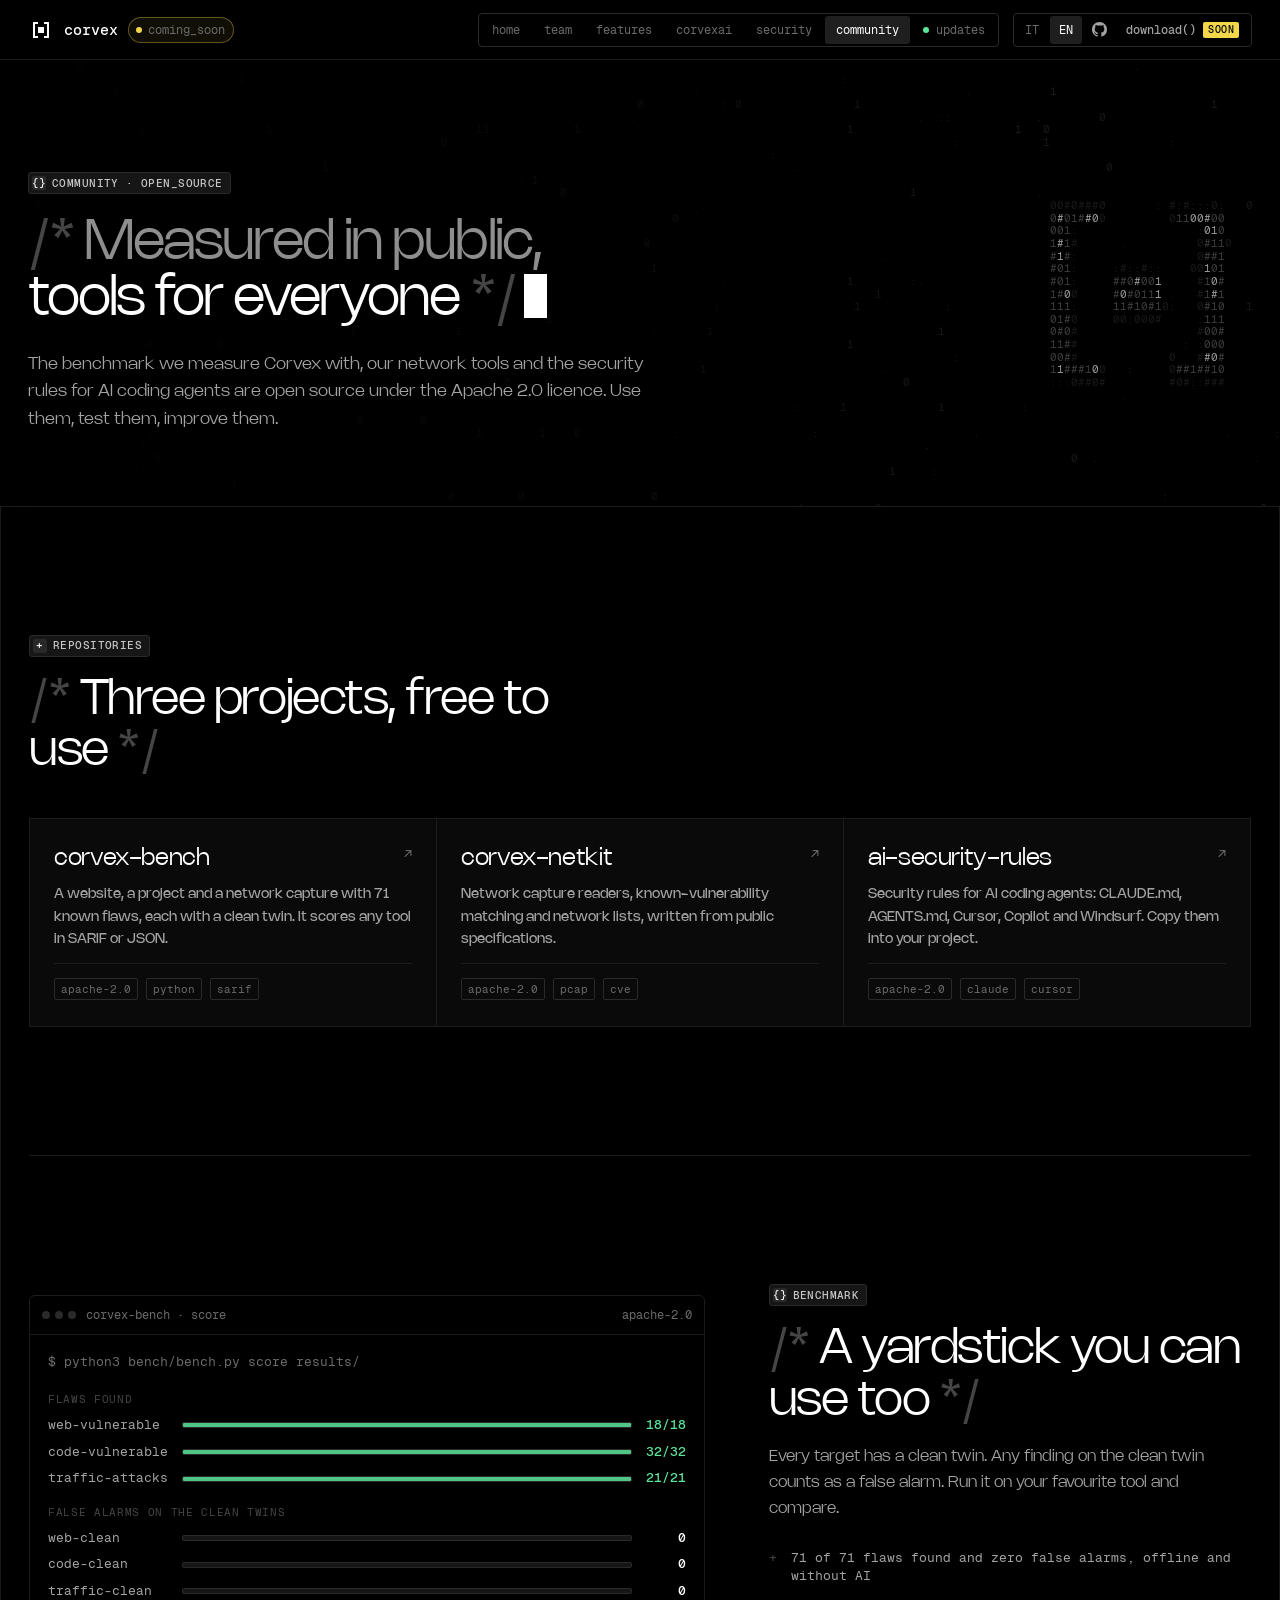
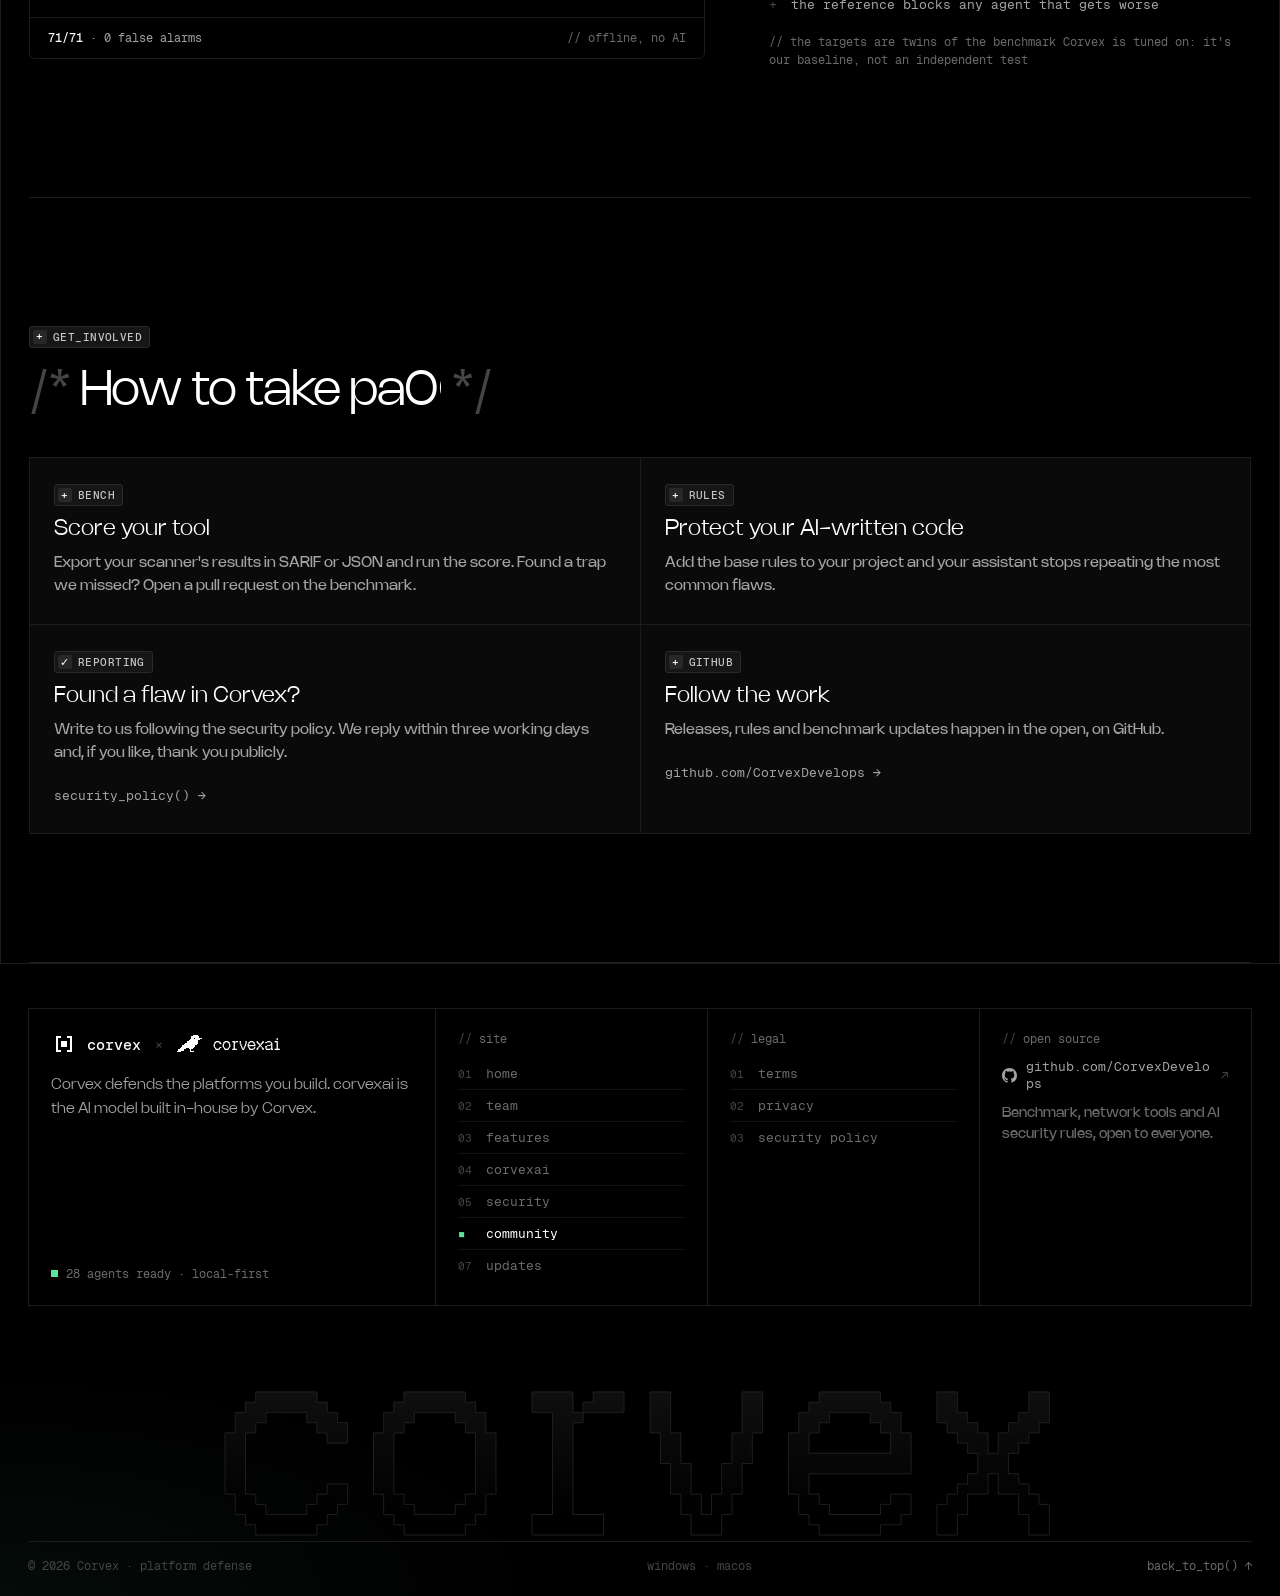
==== commit 27db1473: "CORVUS con il suo corvo nella mappa" ====
--- a/community.html
+++ b/community.html
@@ -19,9 +19,9 @@
   <link rel="apple-touch-icon" href="assets/apple-touch-icon.png?v=3">
   <link rel="preload" href="assets/fonts/Nohemi-Light.woff2" as="font" type="font/woff2" crossorigin>
   <link rel="preload" href="assets/fonts/GeistMono-Regular.woff2" as="font" type="font/woff2" crossorigin>
-  <link rel="stylesheet" href="assets/corvex.css?v=8034e6e345">
+  <link rel="stylesheet" href="assets/corvex.css?v=347dcf2bee">
   <link rel="stylesheet" href="sito.css?v=73a91fd237">
-  <script defer src="assets/viste.js?v=bbeb2006d7"></script>
+  <script defer src="assets/viste.js?v=2abf94fef3"></script>
   <script defer src="sito.js?v=bd48e72104"></script>
 </head>
 <body class="s-body" data-page="community" data-path="~/community">
--- a/assets/corvex.css
+++ b/assets/corvex.css
@@ -270,6 +270,8 @@
 .opmap.compact .op-target { width: 62%; transform: translate(-50%, -50%); }
 .op-hub { position: absolute; transform: translate(-50%, -50%); display: grid; justify-items: center; gap: 8px; cursor: pointer; width: 190px; text-align: center; }
 .op-hub .cube { width: 60px; color: var(--t4); }
+.op-hub .crow { width: 80px; height: 80px; margin: -8px 0 -6px; display: block; color: var(--white); filter: drop-shadow(0 0 14px rgba(255,255,255,.12)); }
+.crow.spin { animation: hover 3s ease-in-out infinite; }
 .op-hub .act { color: var(--t2); font: 11px var(--mono); min-height: 14px; }
 .op-hub .chip-lead { font: 500 11px/1 var(--mono); background: var(--white); color: var(--black); padding: 5px 8px; border-radius: 3px; }
 .op-node { position: absolute; transform: translate(-6px, -50%); cursor: pointer; z-index: 1; }
@@ -427,6 +429,7 @@
 .actions { display: flex; gap: 8px; flex-wrap: wrap; align-items: center; margin-top: 14px; }
 .actions .hint { flex: 1 1 220px; min-width: 0; font: 11.5px/1.5 var(--mono); color: var(--t3); }
 .big-cube { width: 72px; flex: none; color: var(--t4); }
+.big-crow { width: 68px; height: 68px; flex: none; display: block; color: var(--white); }
 .agent-head { display: flex; gap: 20px; align-items: center; }
 .corvus-mark { width: 72px; height: 72px; flex: none; image-rendering: pixelated; }
 .chat-m .who .corvus-who { width: 14px; height: 14px; vertical-align: -2px; margin-right: 6px; }
@@ -880,6 +883,7 @@
 .opmap.compact .op-target { width: auto; margin-bottom: 14px; }
 .opmap.compact .op-hub { width: auto; grid-template-columns: 48px minmax(0, 1fr); justify-items: start; align-items: center; text-align: left; column-gap: 12px; row-gap: 4px; padding: 0 0 14px; }
 .opmap.compact .op-hub .cube { width: 48px; grid-row: span 2; }
+.opmap.compact .op-hub .crow { width: 44px; height: 44px; grid-row: span 2; }
 .opmap.compact .op-hub .act { min-height: 0; }
 .opmap.compact .op-node { padding: 14px 0 12px; border-top: 1px solid var(--line); }
 .opmap.compact .op-node .pin { top: 20px; }
@@ -978,6 +982,7 @@
 .sq-card summary { list-style: none; cursor: pointer; display: grid; grid-template-columns: 40px minmax(0, 1fr) auto 18px; gap: 14px; align-items: center; padding: 14px 16px; }
 .sq-card summary::-webkit-details-marker { display: none; }
 .sq-cube .cube { width: 36px; display: block; color: var(--t4); }
+.sq-cube .crow { width: 34px; height: 34px; display: block; color: var(--white); }
 .sq-head { display: grid; gap: 3px; min-width: 0; }
 .sq-name { font: 500 13px/1.2 var(--mono); color: var(--white); letter-spacing: .03em; }
 .sq-role { font-size: 14px; color: var(--t2); overflow-wrap: break-word; }
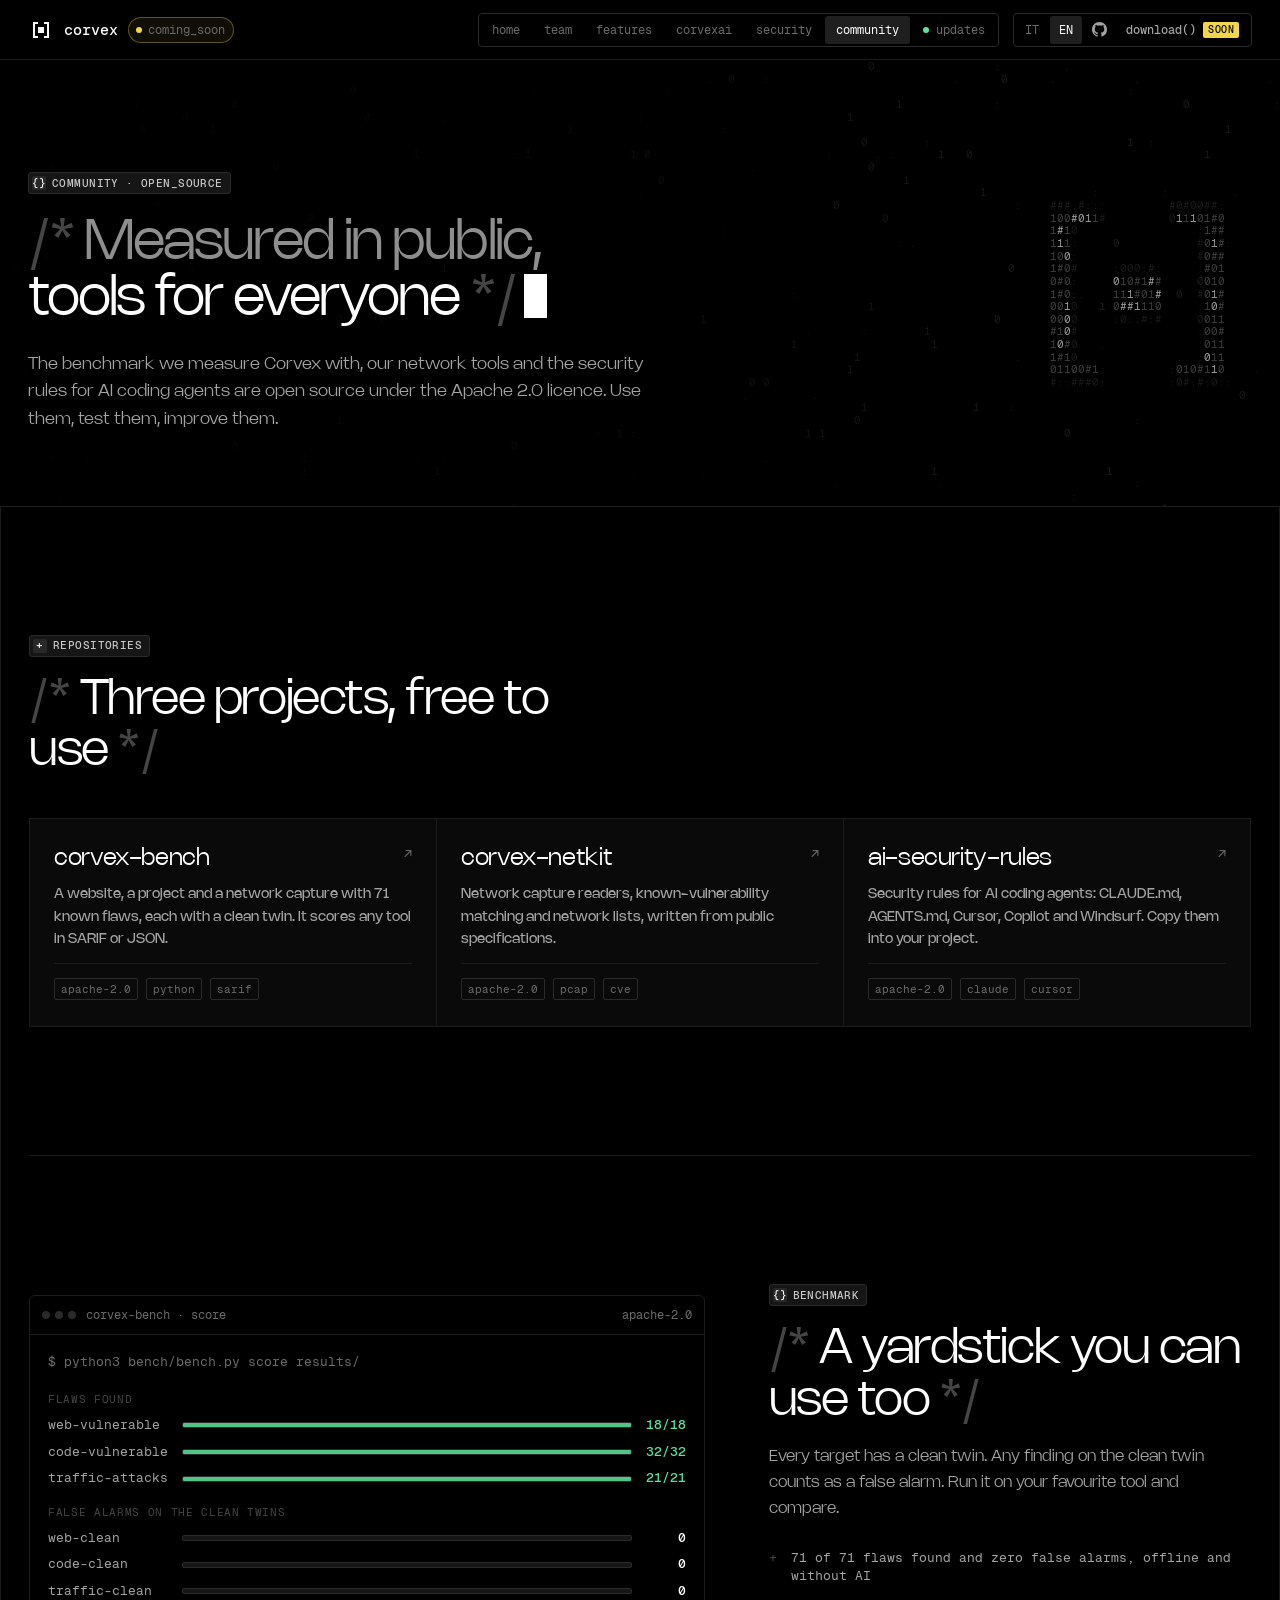
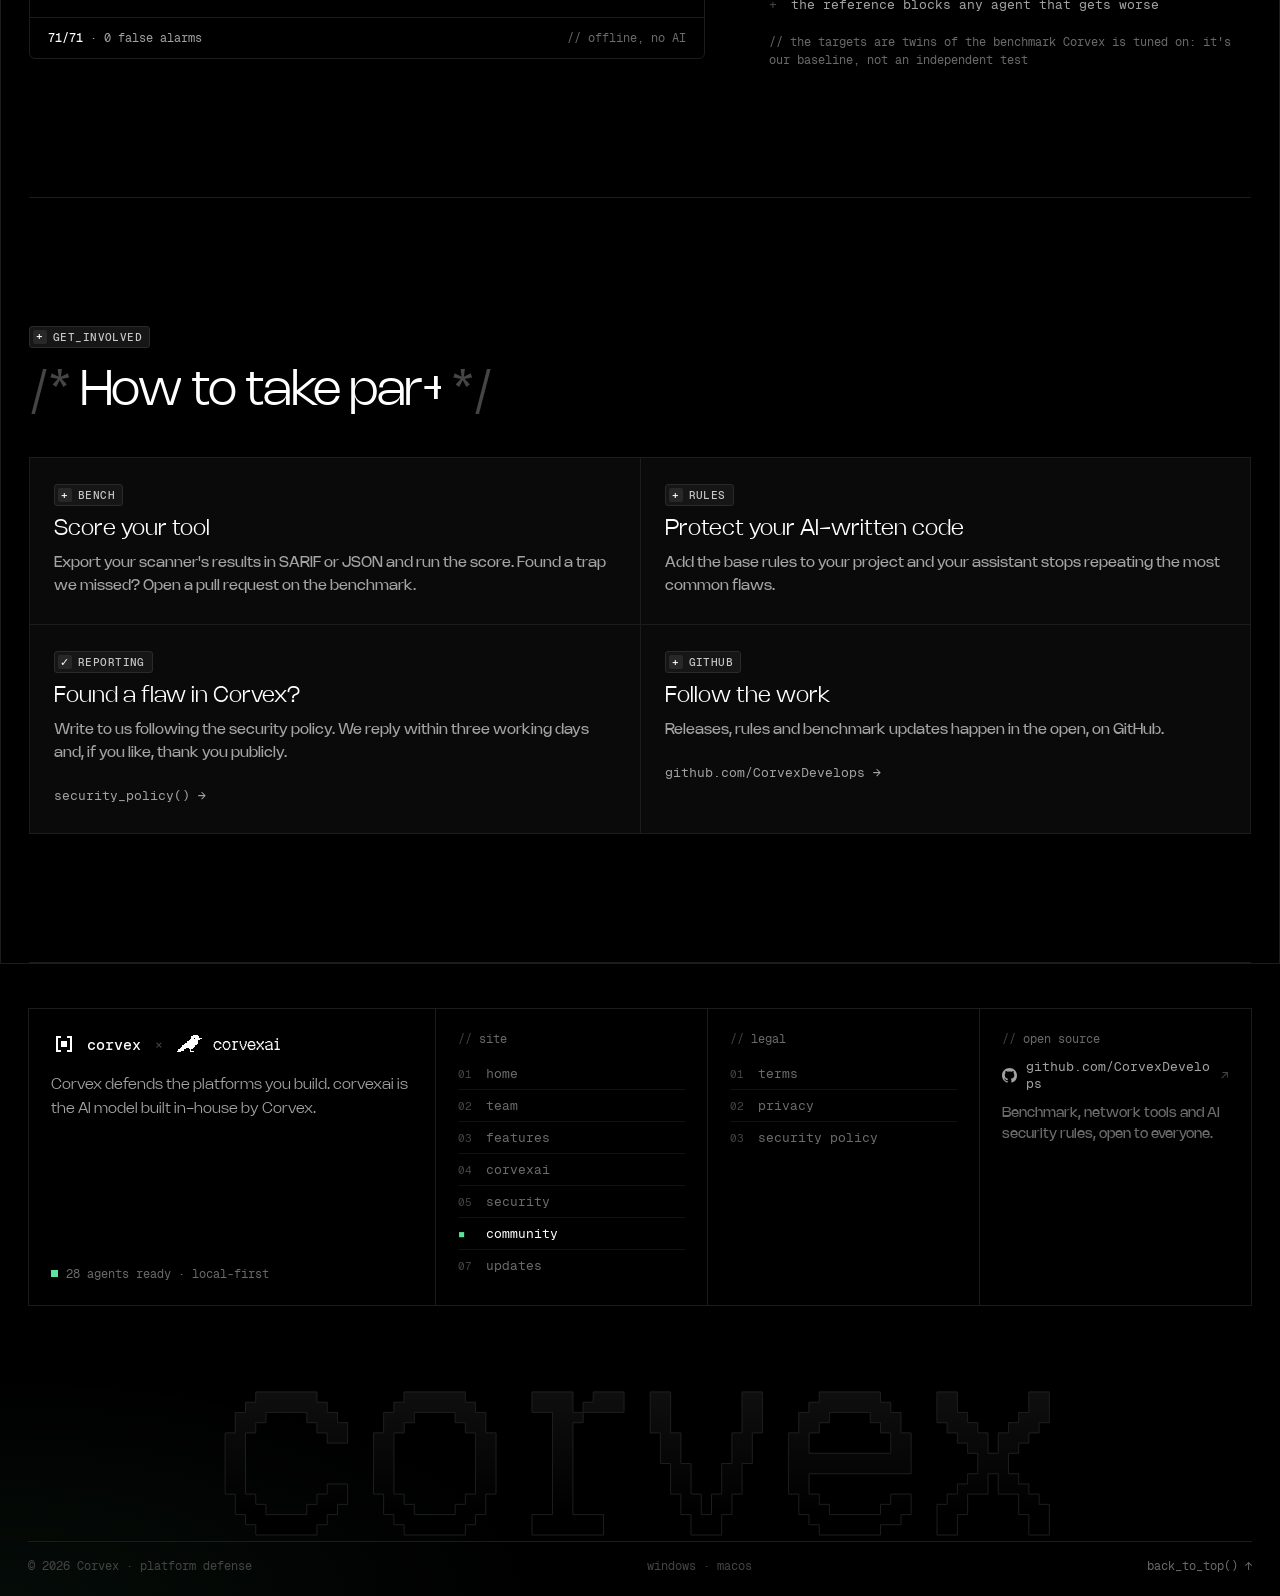
==== commit b52bc50c: "Home: notizia di corvexai 3.0, chat del team sistemata" ====
--- a/community.html
+++ b/community.html
@@ -20,7 +20,7 @@
   <link rel="preload" href="assets/fonts/Nohemi-Light.woff2" as="font" type="font/woff2" crossorigin>
   <link rel="preload" href="assets/fonts/GeistMono-Regular.woff2" as="font" type="font/woff2" crossorigin>
   <link rel="stylesheet" href="assets/corvex.css?v=347dcf2bee">
-  <link rel="stylesheet" href="sito.css?v=73a91fd237">
+  <link rel="stylesheet" href="sito.css?v=c0fad336cf">
   <script defer src="assets/viste.js?v=2abf94fef3"></script>
   <script defer src="sito.js?v=bd48e72104"></script>
 </head>
--- a/sito.css
+++ b/sito.css
@@ -318,9 +318,9 @@
 /* chat del team (demo) */
 .s-tchat { display: grid; grid-template-columns: 200px minmax(0, 1fr); min-height: 340px; }
 .s-tchat aside { border-right: 1px solid var(--line); padding: 12px 8px; display: grid; gap: 2px; align-content: start; font: 12px var(--mono); }
-.s-tchat aside span { padding: 8px 10px; border-radius: 3px; color: var(--t3); display: flex; justify-content: space-between; gap: 8px; }
-.s-tchat aside span.on { background: var(--coal); color: var(--white); }
-.s-tchat aside em { font-style: normal; color: var(--black); background: var(--ok); border-radius: 999px; padding: 1px 6px; font-size: 10.5px; }
+.s-tchat aside > span { padding: 8px 10px; border-radius: 3px; color: var(--t3); display: flex; align-items: center; gap: 6px; white-space: nowrap; }
+.s-tchat aside > span.on { background: var(--coal); color: var(--white); }
+.s-tchat aside em { margin-left: auto; font-style: normal; color: var(--black); background: var(--ok); border-radius: 999px; padding: 0 6px; font-size: 10.5px; line-height: 16px; min-width: 16px; text-align: center; }
 .s-tchat .msgs { padding: 16px 18px; display: grid; gap: 14px; align-content: start; }
 .s-tchat .m { display: grid; gap: 3px; font-size: 14px; line-height: 1.55; color: var(--t1); }
 .s-tchat .m b { font: 500 11.5px var(--mono); color: var(--t2); }
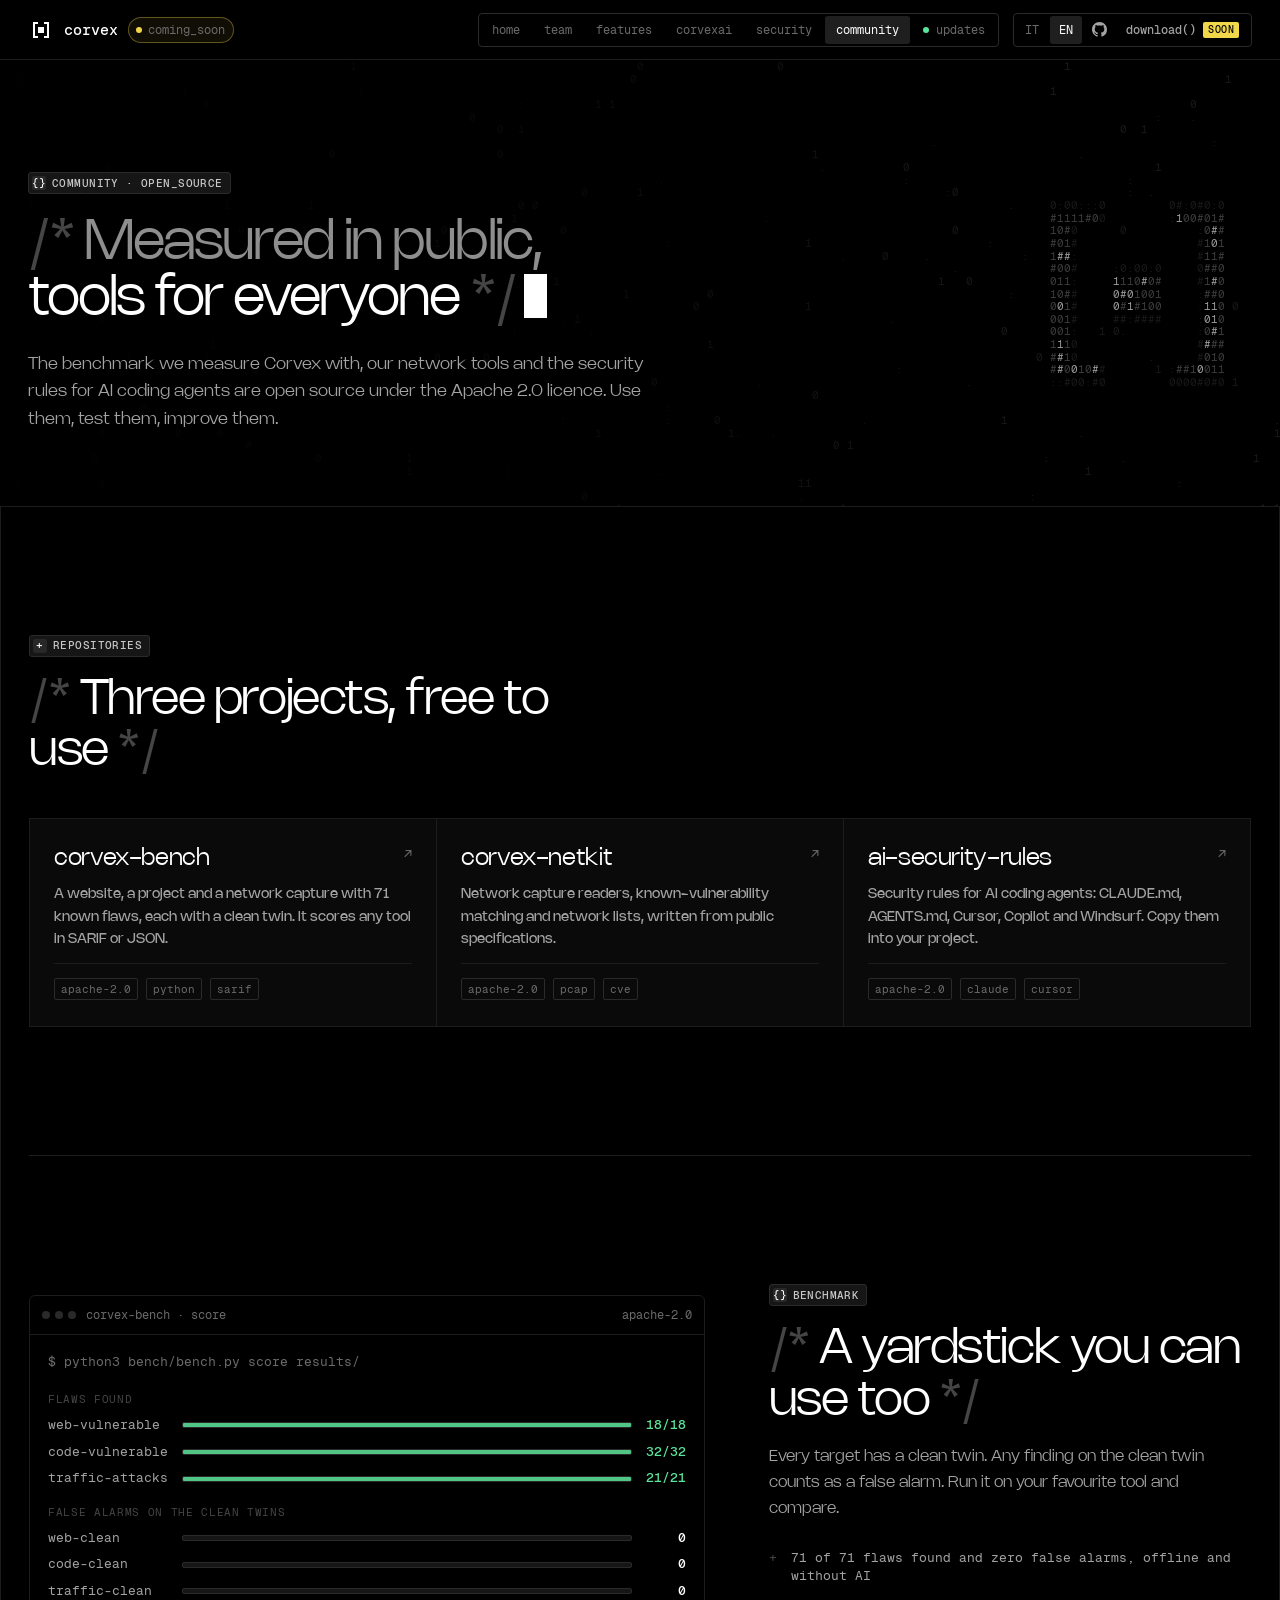
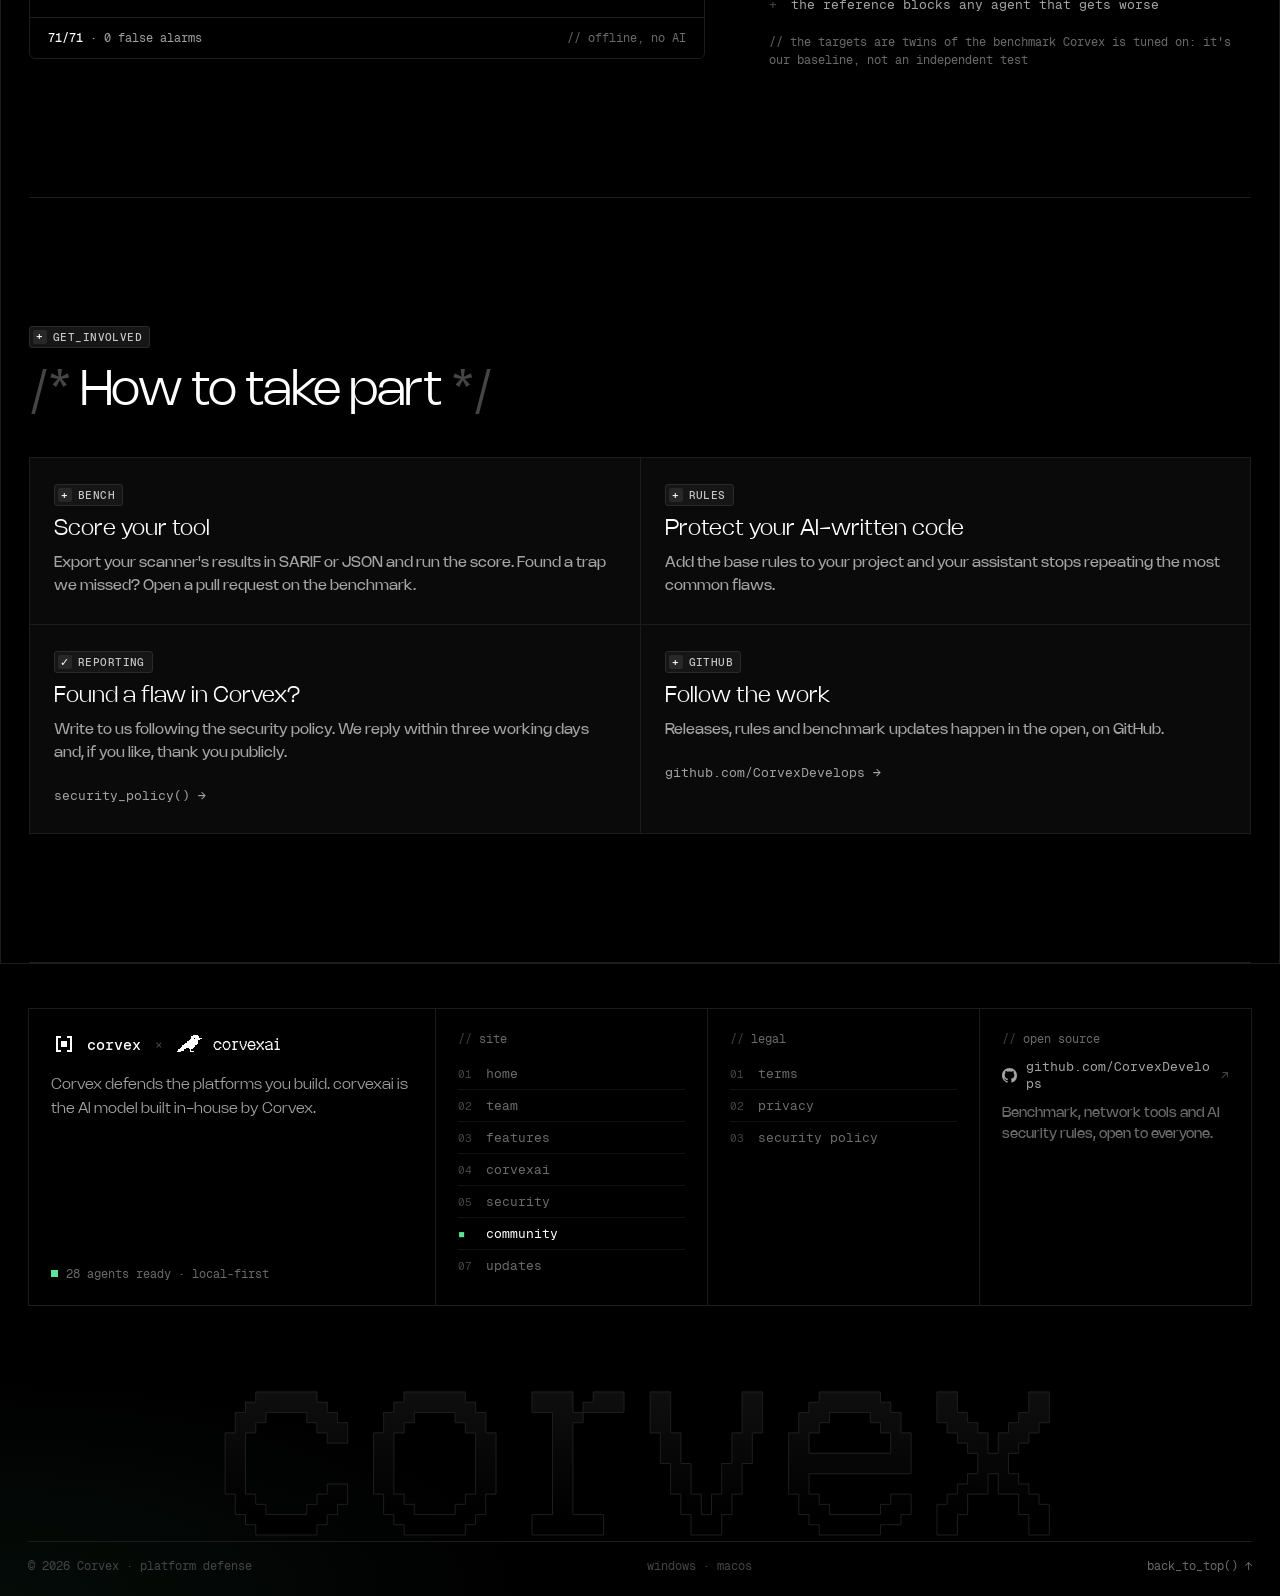
==== commit bbf02b5d: "Notizie: accessi tra utenti, secondo fattore, GitLab, Bitbucket, SAML e vista unica dei computer" ====
--- a/community.html
+++ b/community.html
@@ -19,7 +19,7 @@
   <link rel="apple-touch-icon" href="assets/apple-touch-icon.png?v=3">
   <link rel="preload" href="assets/fonts/Nohemi-Light.woff2" as="font" type="font/woff2" crossorigin>
   <link rel="preload" href="assets/fonts/GeistMono-Regular.woff2" as="font" type="font/woff2" crossorigin>
-  <link rel="stylesheet" href="assets/corvex.css?v=347dcf2bee">
+  <link rel="stylesheet" href="assets/corvex.css?v=7aa3a0b499">
   <link rel="stylesheet" href="sito.css?v=c0fad336cf">
   <script defer src="assets/viste.js?v=2abf94fef3"></script>
   <script defer src="sito.js?v=bd48e72104"></script>
--- a/assets/corvex.css
+++ b/assets/corvex.css
@@ -1355,6 +1355,59 @@
   .aud-r .who, .aud-r .msg { grid-column: 1 / -1; white-space: normal; overflow-wrap: anywhere; }
 }
 
+.acc-rec { display: grid; gap: 8px; justify-items: start; margin-top: 2px; }
+
+/* ---------------------------------------------------------------- feedback e ticket */
+.help-cta { height: 30px; display: inline-flex; align-items: center; gap: 7px; padding: 0 11px; margin-right: 4px; border: 1px solid var(--line-2);
+  border-radius: var(--r); background: var(--coal); color: var(--white); font: 12px var(--mono); position: relative; cursor: pointer; }
+.help-cta svg { width: 15px; height: 15px; }
+.help-cta:hover { background: var(--white); color: var(--black); }
+.help-cta .badge { position: absolute; top: -6px; right: -6px; }
+@media (max-width: 720px) { .help-cta { padding: 0 8px; margin-right: 2px; } .help-cta span:not(.badge) { display: none; } }
+.hp { border: 1px solid var(--line); border-radius: 6px; background: var(--obsidian); }
+.log-tools + .hp { margin-top: 14px; }
+.hp-r { border-bottom: 1px solid var(--line); padding: 0 14px; }
+.hp-r:last-child { border-bottom: 0; }
+.hp-r > summary { list-style: none; cursor: pointer; display: grid; grid-template-columns: 76px minmax(0, 1fr) auto auto; gap: 12px; align-items: baseline; padding: 12px 0; }
+.hp-r > summary::-webkit-details-marker { display: none; }
+.hp-r[open] { padding-bottom: 14px; }
+.hp-ty, .hp-ag { font-size: 11.5px; color: var(--t4); }
+.hp-ti { color: var(--t1); font-size: 14px; overflow-wrap: anywhere; }
+.hp-st { font-size: 11.5px; color: var(--t3); }
+.hp-st.st-aperto { color: var(--high); } .hp-st.st-in_lavorazione { color: var(--white); } .hp-st.st-risolto { color: var(--ok); }
+.hp-ms { display: grid; gap: 8px; }
+.hp-m { border: 1px solid var(--line); border-radius: 6px; padding: 10px 12px; background: var(--black); }
+.hp-m.cvx { border-color: var(--line-2); background: var(--coal); }
+.hp-who { font: 11px var(--mono); color: var(--t4); margin-bottom: 4px; }
+.hp-t { white-space: pre-wrap; overflow-wrap: anywhere; font-size: 13.5px; color: var(--t2); }
+@media (max-width: 720px) { .hp-r > summary { grid-template-columns: minmax(0, 1fr) auto; } .hp-ty { grid-column: 1; } .hp-ti { grid-column: 1 / -1; grid-row: 2; } .hp-ag { display: none; } }
+
+/* ---------------------------------------------------------------- vista unica dei computer */
+.fl { border: 1px solid var(--line); border-radius: 6px; background: var(--obsidian); margin-top: 18px; }
+.fl-r { border-bottom: 1px solid var(--line); }
+.fl-r:last-child { border-bottom: 0; }
+.fl-r > summary { list-style: none; cursor: pointer; display: grid; grid-template-columns: minmax(0, 1.6fr) 130px 90px minmax(120px, 1fr) minmax(0, 1fr);
+  gap: 14px; align-items: center; padding: 13px 16px; }
+.fl-r > summary::-webkit-details-marker { display: none; }
+.fl-r > summary:hover { background: var(--coal); }
+.fl-r.off { opacity: .72; }
+.fl-n { display: grid; gap: 3px; min-width: 0; }
+.fl-n b { font: 500 14px var(--sans); color: var(--t1); overflow-wrap: anywhere; }
+.fl-n span, .fl-s, .fl-p, .fl-k .dim, .fl-m { font: 11.5px/1.45 var(--mono); color: var(--t3); }
+.fl-s.on-txt { color: var(--ok); } .fl-s.off-txt { color: var(--t4); }
+.fl-v .px { font-size: 26px; } .fl-v small { font: 11px var(--mono); color: var(--t4); }
+.fl-k { display: grid; gap: 6px; min-width: 0; }
+.fl-p { overflow-wrap: anywhere; }
+.fl-d { padding: 4px 16px 16px; display: grid; gap: 8px; }
+.fl-f { display: grid; grid-template-columns: 84px minmax(0, 1fr) auto; gap: 12px; align-items: baseline; font-size: 13.5px; color: var(--t2); }
+.fl-f > span:nth-child(2) { overflow-wrap: anywhere; }
+@media (max-width: 1080px) { .fl-r > summary { grid-template-columns: minmax(0, 1fr) 110px 70px; } .fl-k, .fl-p { grid-column: 1 / -1; } }
+@media (max-width: 720px) {
+  .fl-r > summary { grid-template-columns: minmax(0, 1fr) auto; padding: 12px 14px; }
+  .fl-s { grid-column: 1; } .fl-v { grid-column: 2; grid-row: 1; text-align: right; }
+  .fl-f { grid-template-columns: 74px minmax(0, 1fr); } .fl-f .dim { display: none; }
+}
+
 /* ---------------------------------------------------------------- utenti e ruoli */
 .users-kv .u-who { display: grid; gap: 3px; min-width: 0; }
 .users-kv .u-who b { font: 500 13.5px var(--sans); color: var(--t1); overflow-wrap: anywhere; }
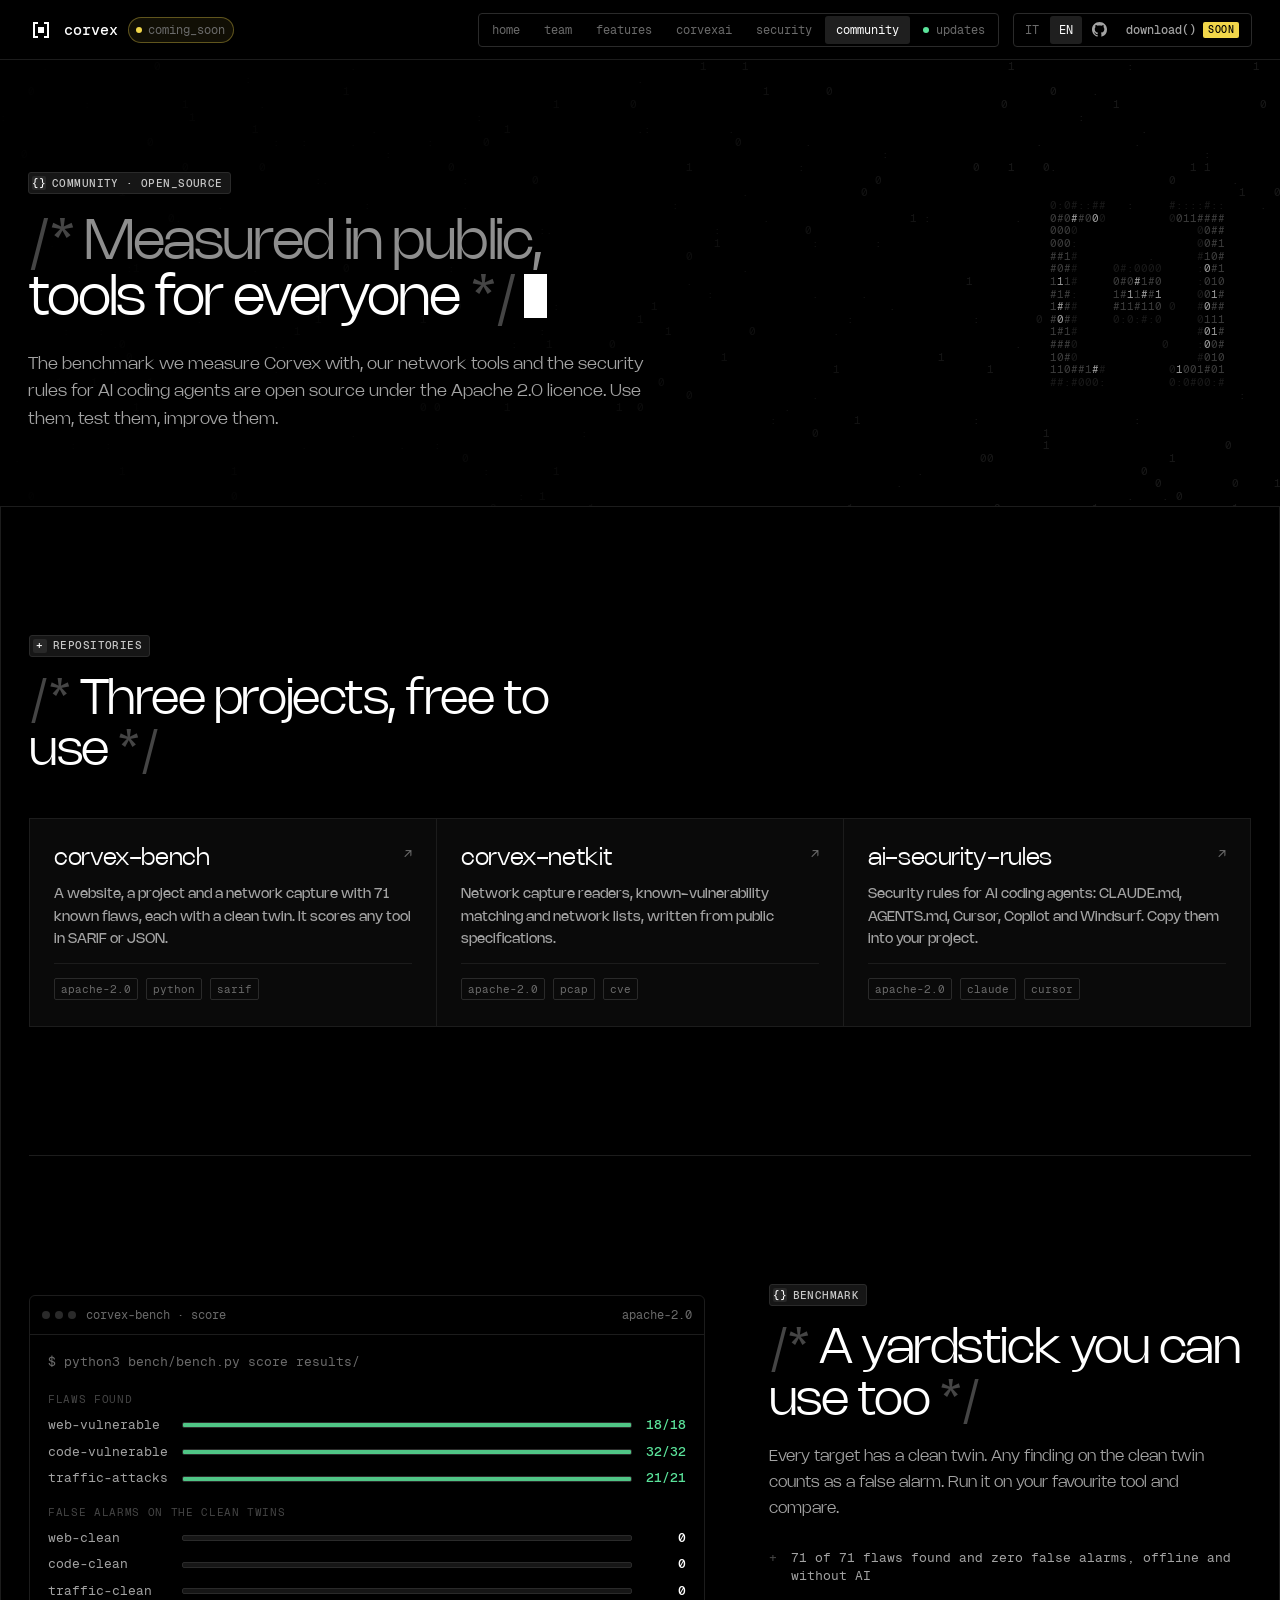
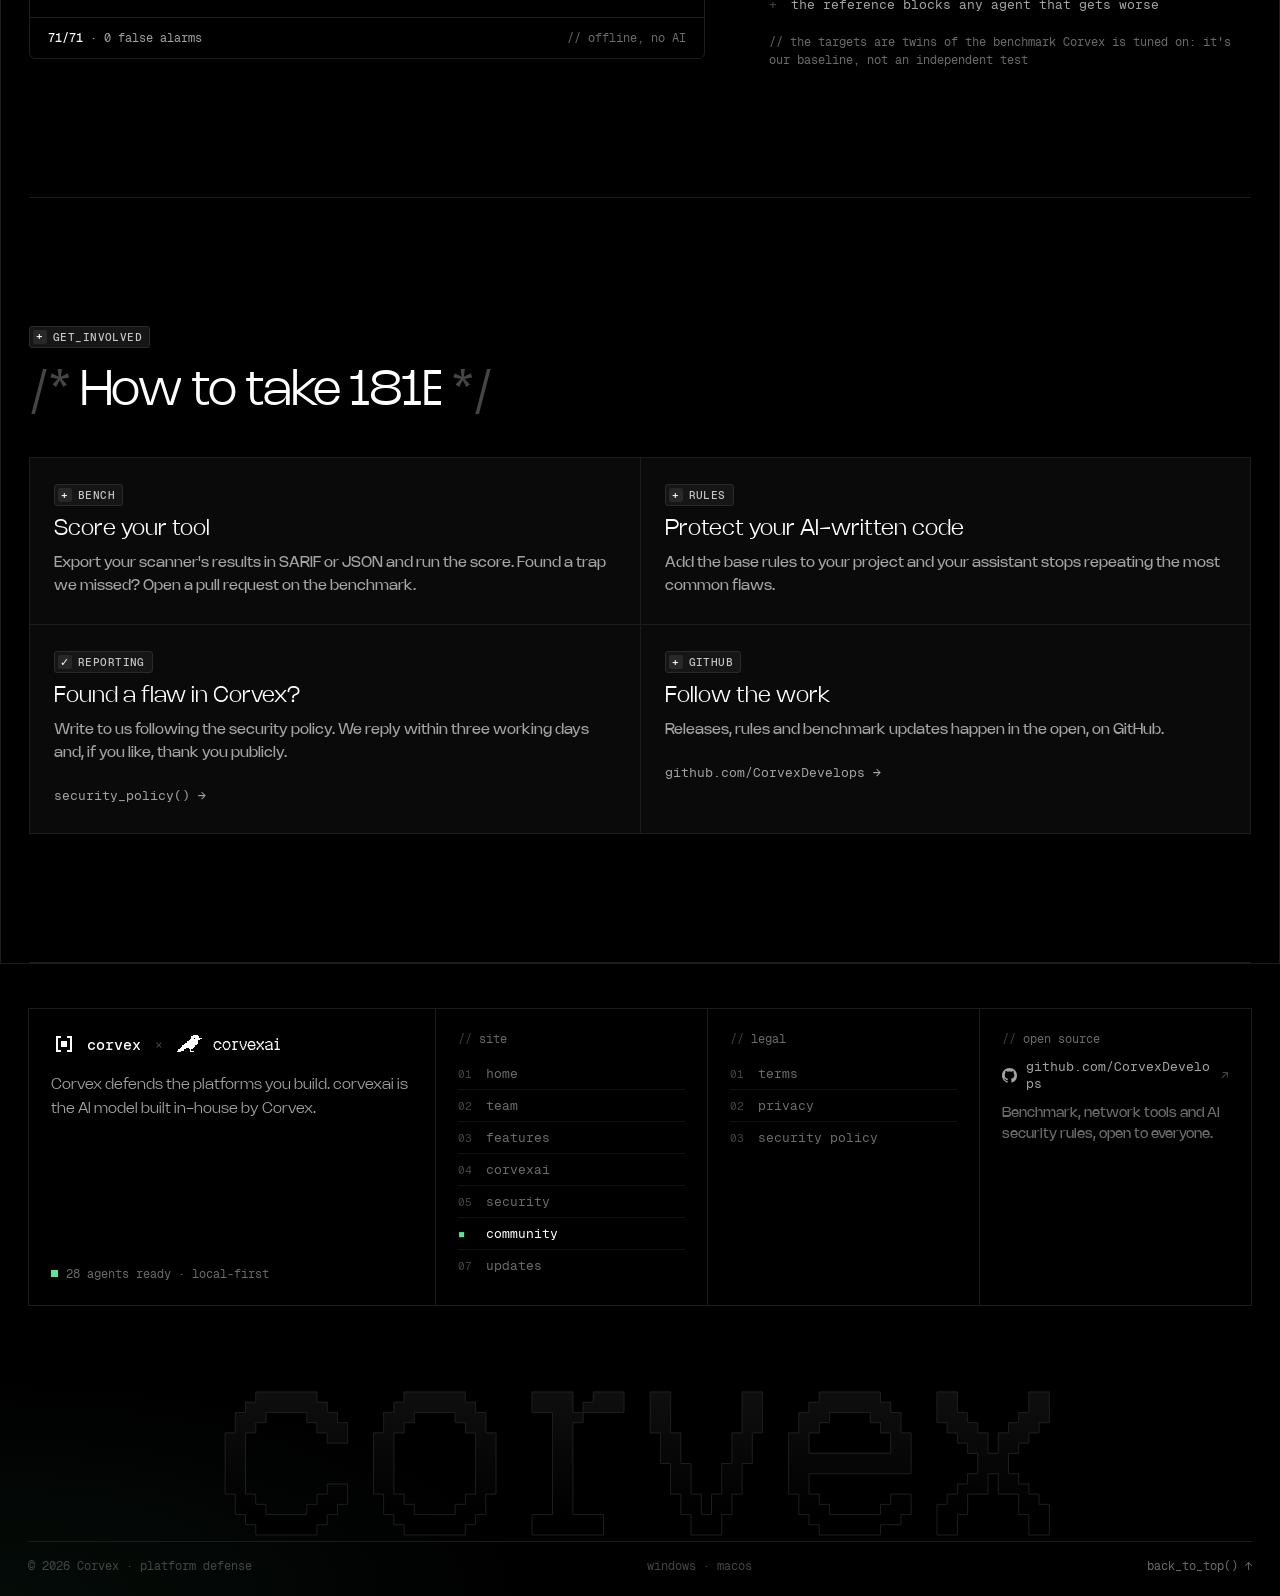
==== commit dfe1e766: "Notizie: copertura delle scansioni, ricontrolla tutte, ritmo adattivo e navigazione registrata" ====
--- a/community.html
+++ b/community.html
@@ -19,7 +19,7 @@
   <link rel="apple-touch-icon" href="assets/apple-touch-icon.png?v=3">
   <link rel="preload" href="assets/fonts/Nohemi-Light.woff2" as="font" type="font/woff2" crossorigin>
   <link rel="preload" href="assets/fonts/GeistMono-Regular.woff2" as="font" type="font/woff2" crossorigin>
-  <link rel="stylesheet" href="assets/corvex.css?v=7aa3a0b499">
+  <link rel="stylesheet" href="assets/corvex.css?v=7d3a640dd1">
   <link rel="stylesheet" href="sito.css?v=c0fad336cf">
   <script defer src="assets/viste.js?v=2abf94fef3"></script>
   <script defer src="sito.js?v=bd48e72104"></script>
--- a/assets/corvex.css
+++ b/assets/corvex.css
@@ -690,7 +690,7 @@
   .li { padding: 12px 16px; } .li-f { grid-template-columns: 76px minmax(0, 1fr); } .li-f .m { display: none; }
   .li-t { grid-template-columns: minmax(0, 1fr) auto; } .li-t .hide-m { display: none; }
   .panel { padding: 18px 16px; } .flush .p-head { padding: 16px 16px 0; }
-  .tabs.views { display: none; }
+  .toolbar:has(.tabs.views) { flex-wrap: wrap; } .tabs.views { max-width: 100%; overflow-x: auto; flex-wrap: nowrap; scrollbar-width: none; } .tabs.views .tab { flex: none; }
   .map-box { padding: 10px; }
   .term-b { height: calc(100vh - 300px); } .ln { grid-template-columns: 58px minmax(0, 1fr); } .ln .ag { display: none; }
   .cards { grid-template-columns: 1fr; } .card { min-height: 0; padding: 20px 16px; }
@@ -1639,3 +1639,35 @@
 /* Piani senza prezzi né specifiche (non ancora decisi): nome, a chi è rivolto, pulsante. */
 .pl-n { margin: 2px 0 0; font: 300 30px/1.1 var(--sans); color: var(--white); }
 .pl-soon { font: 11.5px var(--mono); color: var(--t4); }
+
+/* ------------------------------------------------------------------ ritmo, ricontrollo e copertura */
+.pace-seg { flex-wrap: wrap; max-width: 100%; }
+.pace-seg button .dim { font-size: 10.5px; }
+.tmk.ok { color: var(--ok); border-color: #1f4a33; }
+.recheck-box { display: flex; flex-wrap: wrap; align-items: center; gap: 8px 18px; padding: 12px 16px; margin-bottom: 12px;
+  border: 1px solid var(--line); background: var(--obsidian); font: 12.5px var(--mono); color: var(--t2); }
+.recheck-box b { font-weight: 600; }
+.recheck-box .btn { margin-left: auto; }
+.cov-head { display: grid; gap: 14px; padding: 20px 22px; margin-bottom: 12px; border: 1px solid var(--line); background: var(--obsidian); }
+.cov-big { display: flex; align-items: baseline; gap: 12px; flex-wrap: wrap; }
+.cov-big b { font-size: 40px; line-height: 1; color: var(--white); }
+.cov-big span { color: var(--t2); }
+.cov-bar { display: flex; height: 8px; gap: 2px; border-radius: 2px; overflow: hidden; background: var(--coal); }
+.cov-bar i { display: block; min-width: 3px; }
+.cov-bar i.ok, .dot.ok { background: var(--ok); } .cov-bar i.med, .dot.med { background: var(--med); }
+.cov-bar i.crit, .dot.crit { background: var(--crit); } .cov-bar i.dim, .dot.dim { background: var(--t4); }
+.cov-sts { display: grid; grid-template-columns: repeat(5, minmax(0, 1fr)); gap: 8px; }
+.cov-st { display: grid; gap: 6px; text-align: left; padding: 10px 12px; border: 1px solid var(--line-2); border-radius: var(--r); background: var(--black); color: var(--t2); cursor: pointer; font: 11.5px var(--mono); }
+.cov-st b { font-size: 22px; color: var(--white); font-weight: 400; }
+.cov-st span { display: inline-flex; align-items: center; gap: 6px; }
+.cov-st.on { border-color: var(--t2); background: #141414; }
+.dot { display: inline-block; width: 7px; height: 7px; border-radius: 50%; flex: none; }
+.cov-row { grid-template-columns: 150px minmax(0, 1fr) 90px 44px; cursor: default; }
+.cov-k { font: 11px var(--mono); }
+.cov-k.ok { color: var(--ok); } .cov-k.med { color: var(--med); } .cov-k.crit { color: var(--crit); } .cov-k.dim { color: var(--t3); }
+@media (max-width: 720px) {
+  .cov-sts { grid-template-columns: repeat(2, minmax(0, 1fr)); }
+  .cov-head { padding: 16px; }
+  .cov-row { grid-template-columns: minmax(0, 1fr); gap: 4px; }
+  .recheck-box .btn { margin-left: 0; }
+}
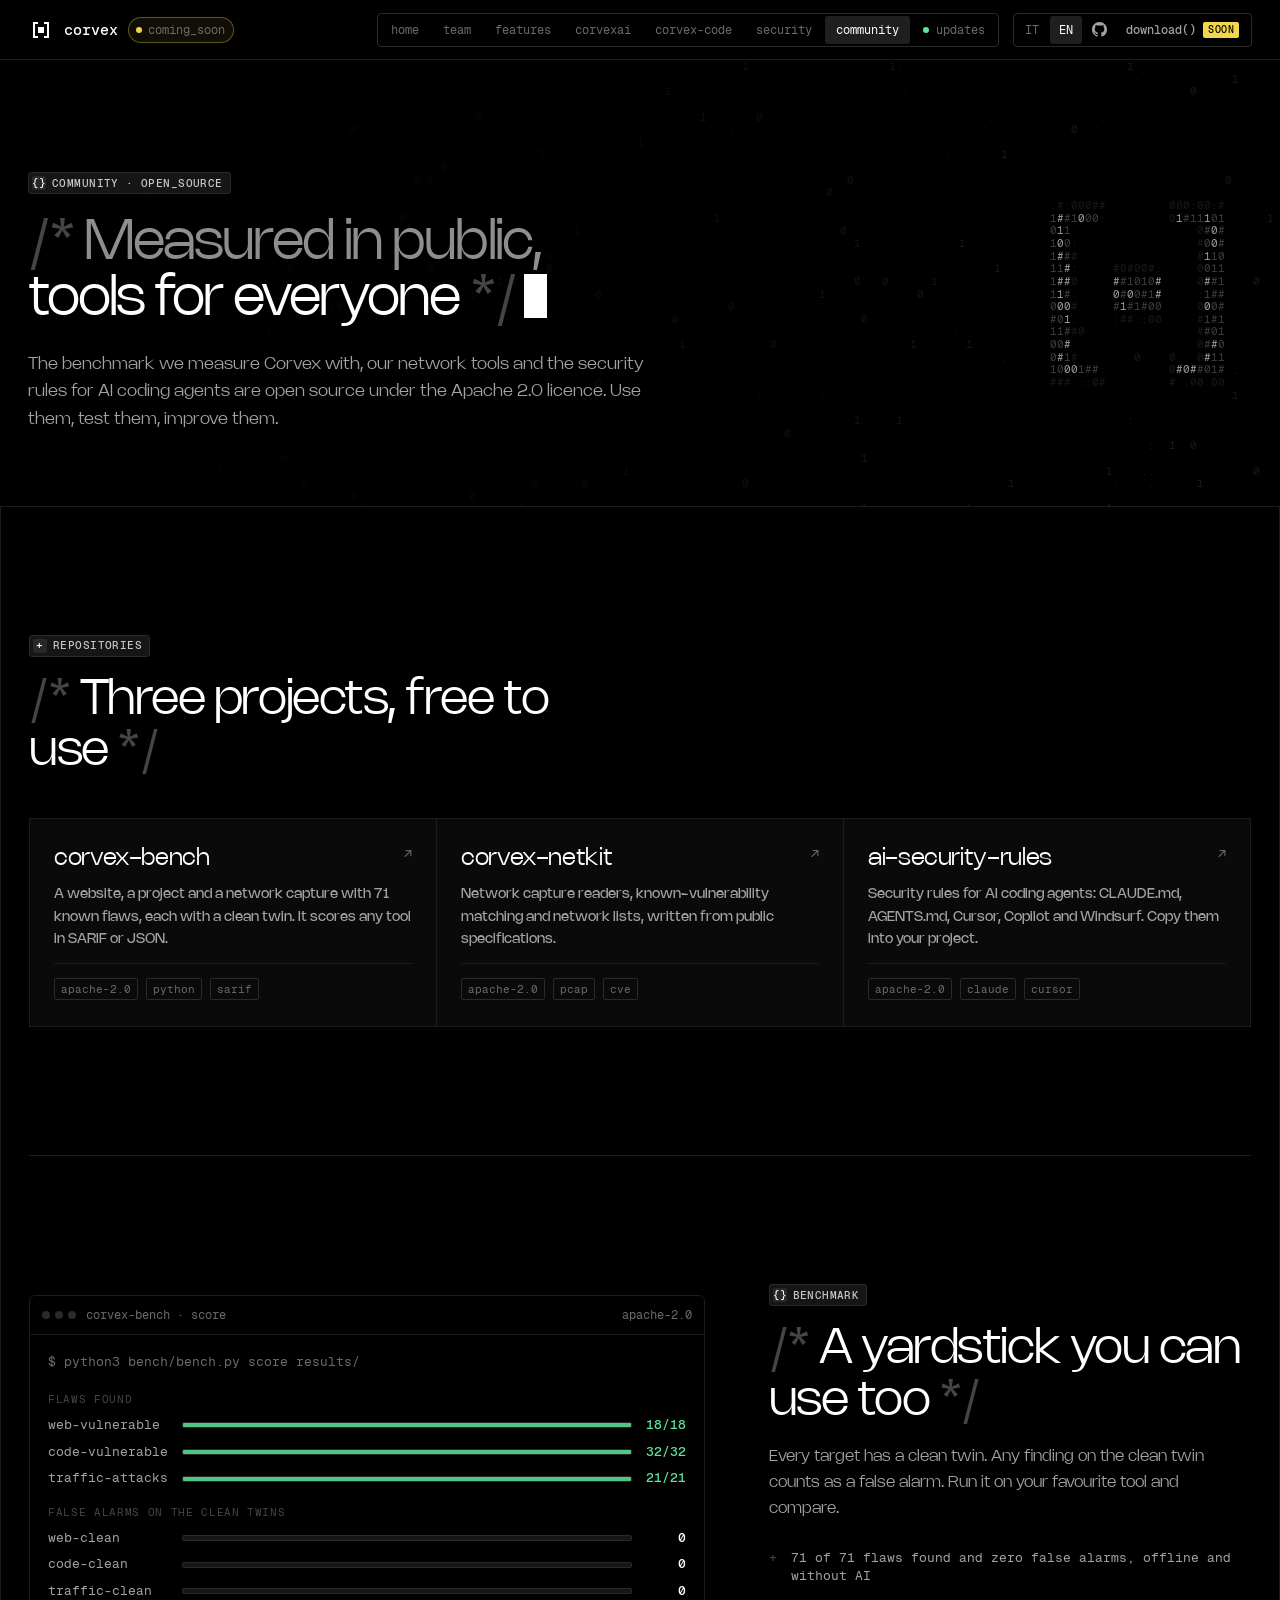
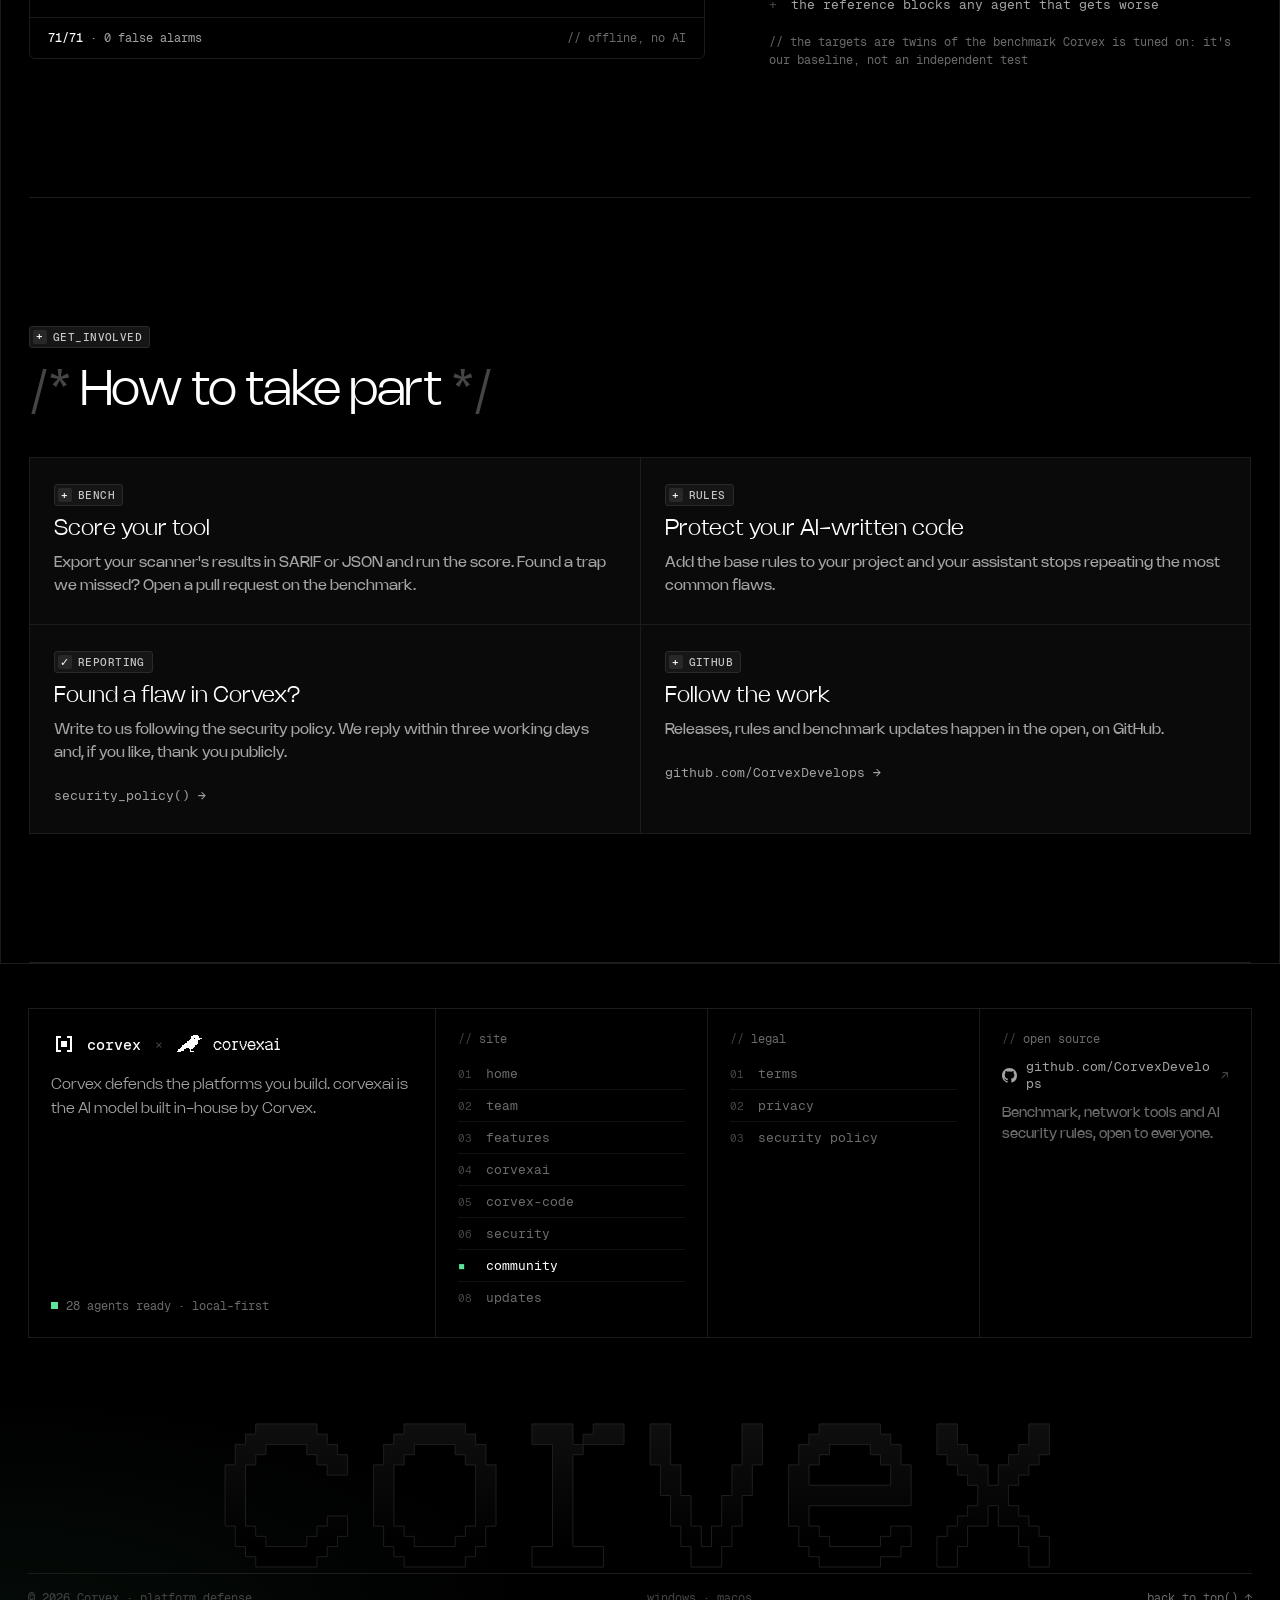
==== commit 974f2a44: "corvex-code: nuova pagina con i download per macOS e Windows" ====
--- a/community.html
+++ b/community.html
@@ -20,7 +20,7 @@
   <link rel="preload" href="assets/fonts/Nohemi-Light.woff2" as="font" type="font/woff2" crossorigin>
   <link rel="preload" href="assets/fonts/GeistMono-Regular.woff2" as="font" type="font/woff2" crossorigin>
   <link rel="stylesheet" href="assets/corvex.css?v=7d3a640dd1">
-  <link rel="stylesheet" href="sito.css?v=c0fad336cf">
+  <link rel="stylesheet" href="sito.css?v=f660b88efe">
   <script defer src="assets/viste.js?v=2abf94fef3"></script>
   <script defer src="sito.js?v=bd48e72104"></script>
 </head>
@@ -37,6 +37,7 @@
     <a href="team.html" data-page="team">team</a>
     <a href="features.html" data-page="features" data-en="features" data-it="funzioni">features</a>
     <a href="corvexai.html" data-page="corvexai">corvexai</a>
+    <a href="corvex-code.html" data-page="code">corvex-code</a>
     <a href="trust.html" data-page="trust" data-en="security" data-it="sicurezza">security</a>
     <a href="community.html" data-page="community" class="on" aria-current="page">community</a>
     <a href="updates.html" data-page="updates"><i class="nw-dot" aria-hidden="true"></i>updates</a>
@@ -128,7 +129,7 @@
     <div class="s-f-cell"><h4><span class="g">//</span> <span data-en="site" data-it="sito">site</span></h4>
       <nav class="s-foot-nav s-f-list">
         <a href="index.html" data-page="home">home</a><a href="team.html" data-page="team">team</a><a href="features.html" data-page="features" data-en="features" data-it="funzioni">features</a>
-        <a href="corvexai.html" data-page="corvexai">corvexai</a><a href="trust.html" data-page="trust" data-en="security" data-it="sicurezza">security</a><a href="community.html" data-page="community" class="on" aria-current="page">community</a><a href="updates.html" data-page="updates">updates</a>
+        <a href="corvexai.html" data-page="corvexai">corvexai</a><a href="corvex-code.html" data-page="code">corvex-code</a><a href="trust.html" data-page="trust" data-en="security" data-it="sicurezza">security</a><a href="community.html" data-page="community" class="on" aria-current="page">community</a><a href="updates.html" data-page="updates">updates</a>
       </nav></div>
     <div class="s-f-cell"><h4><span class="g">//</span> <span data-en="legal" data-it="legale">legal</span></h4>
       <nav class="s-foot-nav s-f-list"><a href="legal/terms.html" data-en="terms" data-it="termini">terms</a><a href="legal/privacy.html">privacy</a><a href="legal/security.html" data-en="security policy" data-it="politica di sicurezza">security policy</a></nav></div>
--- a/sito.css
+++ b/sito.css
@@ -529,3 +529,13 @@
 @keyframes s-fade { from { opacity: 0; } to { opacity: 1; } }
 @keyframes s-row { from { opacity: 0; transform: translateY(10px); } to { opacity: 1; transform: none; } }
 @media (prefers-reduced-motion: reduce) { .s-menu-open .s-nav, .s-menu-open .s-nav a, .s-menu-open .s-nav-f { animation: none; } }
+
+/* ------------------------------------------------------------------ corvex-code */
+.s-feat.s-feat3 { grid-template-columns: repeat(3, minmax(0, 1fr)); }
+.s-dlg { display: grid; grid-template-columns: repeat(3, minmax(0, 1fr)); gap: 1px; background: var(--line); border: 1px solid var(--line); margin-bottom: 28px; }
+.s-dlg > div { background: var(--obsidian); padding: 26px 24px; display: flex; flex-direction: column; gap: 12px; min-width: 0; }
+.s-dlg h3 { font: 300 26px/1.2 var(--sans); color: var(--white); margin: 6px 0 0; letter-spacing: -.01em; }
+.s-dlg p { margin: 0; color: var(--t3); font-size: 12.5px; }
+.s-dlg .label { align-self: flex-start; }
+.s-dlg .btn { align-self: flex-start; margin-top: 8px; }
+@media (max-width: 900px) { .s-feat.s-feat3, .s-dlg { grid-template-columns: 1fr; } }
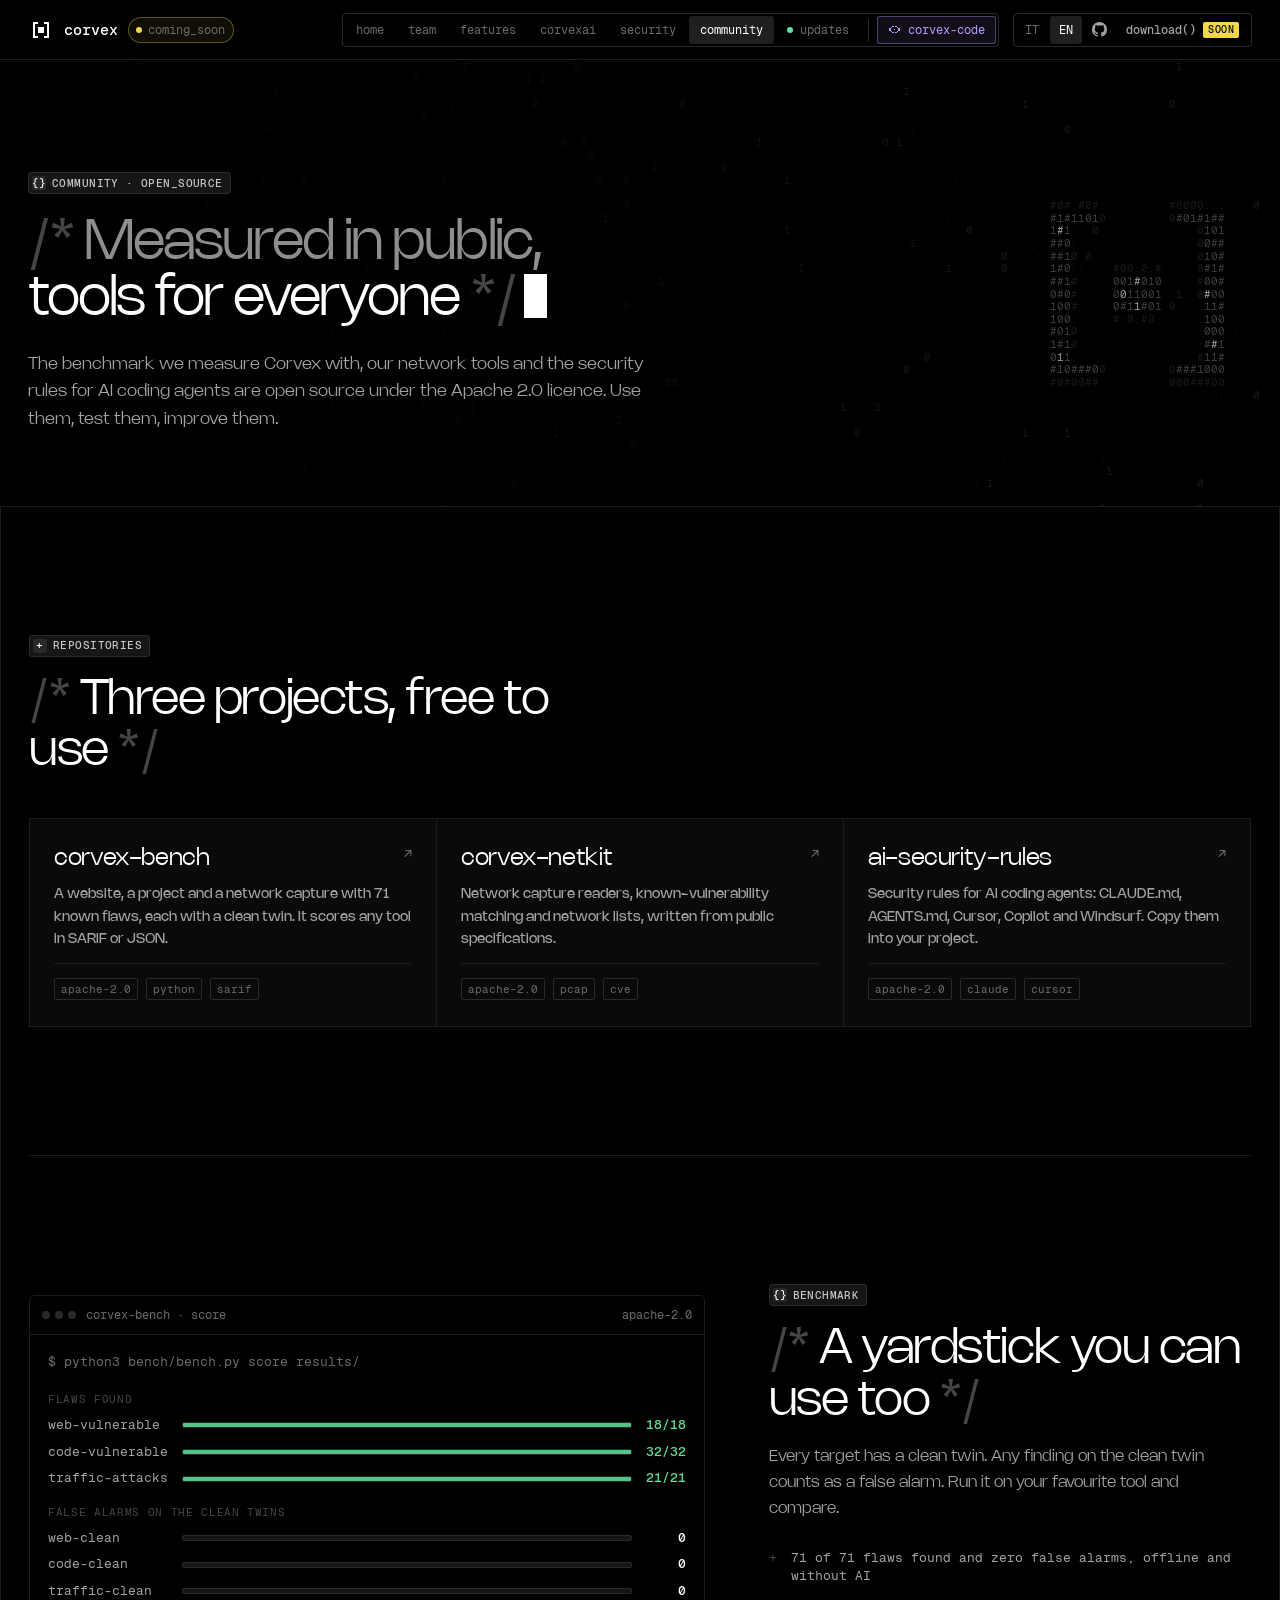
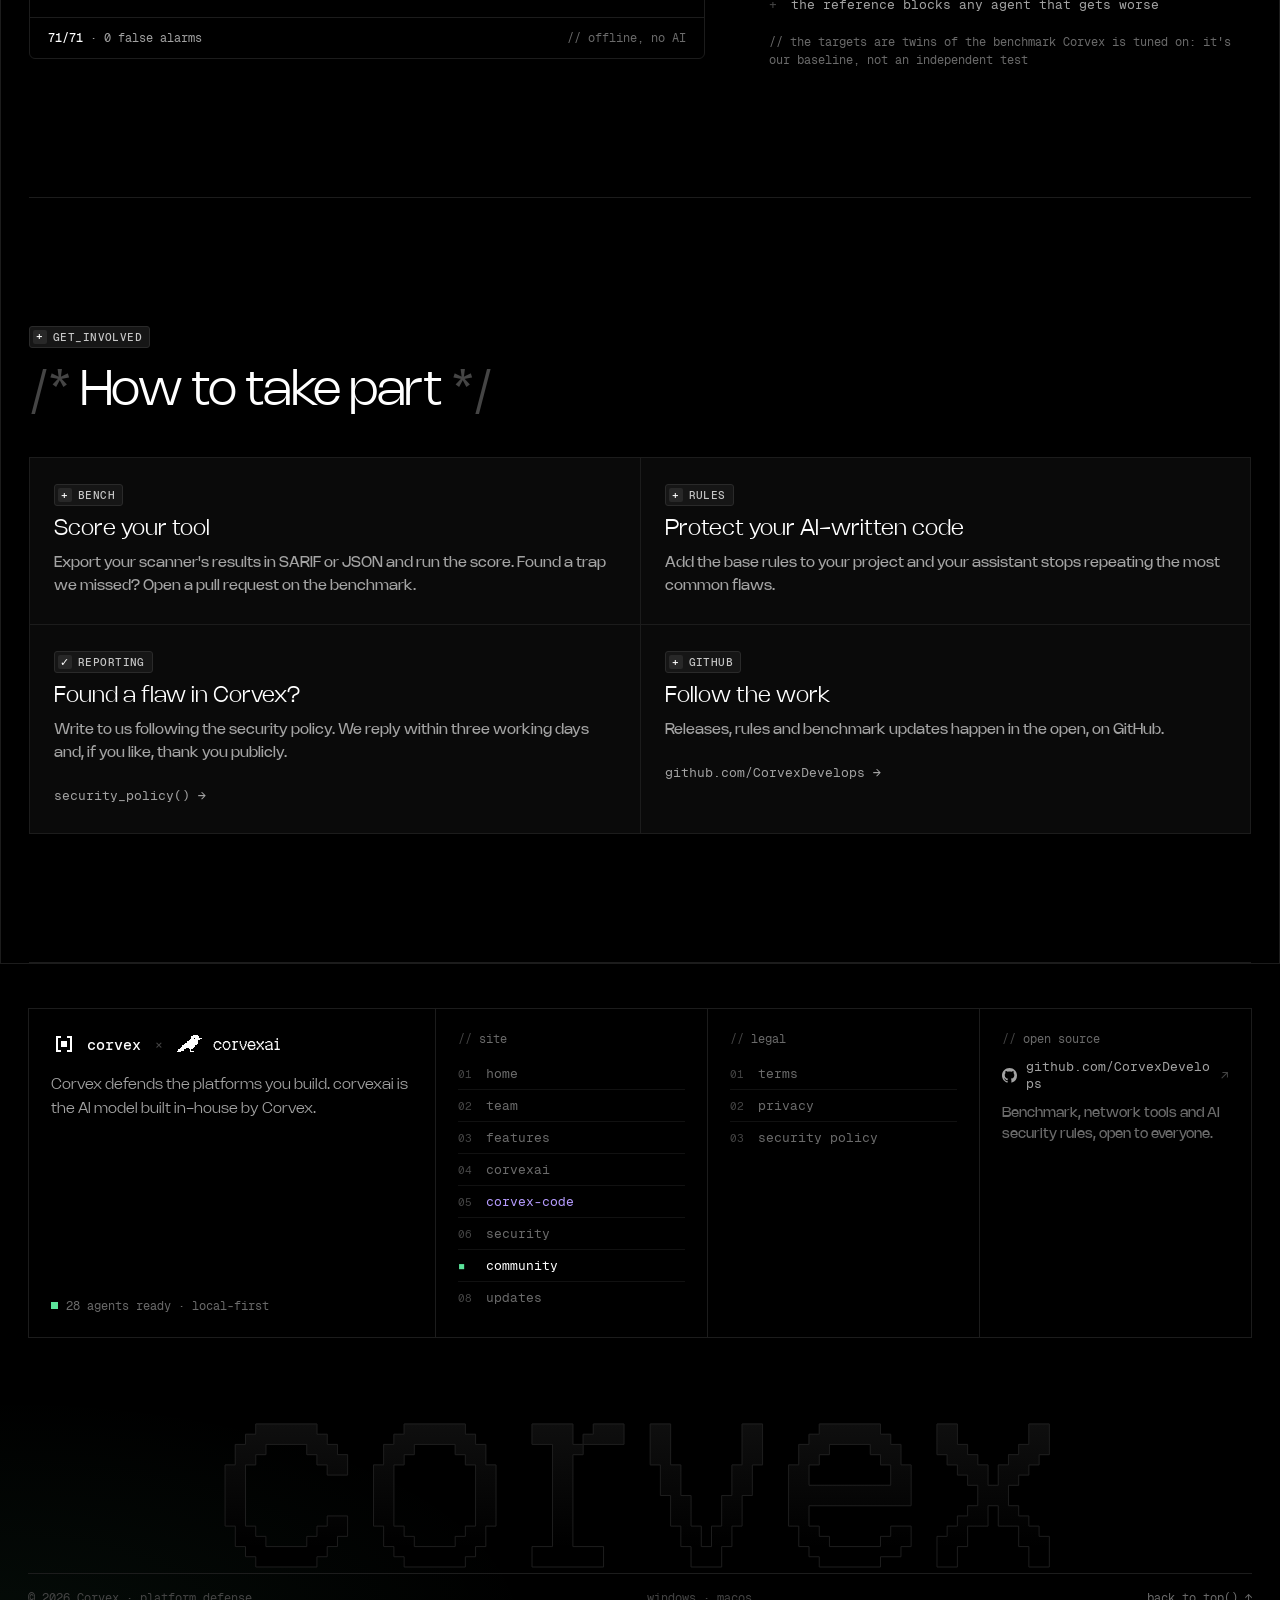
==== commit a8b7e9df: "corvex-code: voce in viola nel menu e notizia del suo arrivo" ====
--- a/community.html
+++ b/community.html
@@ -20,7 +20,7 @@
   <link rel="preload" href="assets/fonts/Nohemi-Light.woff2" as="font" type="font/woff2" crossorigin>
   <link rel="preload" href="assets/fonts/GeistMono-Regular.woff2" as="font" type="font/woff2" crossorigin>
   <link rel="stylesheet" href="assets/corvex.css?v=7d3a640dd1">
-  <link rel="stylesheet" href="sito.css?v=f660b88efe">
+  <link rel="stylesheet" href="sito.css?v=7431f39d85">
   <script defer src="assets/viste.js?v=2abf94fef3"></script>
   <script defer src="sito.js?v=bd48e72104"></script>
 </head>
@@ -37,10 +37,11 @@
     <a href="team.html" data-page="team">team</a>
     <a href="features.html" data-page="features" data-en="features" data-it="funzioni">features</a>
     <a href="corvexai.html" data-page="corvexai">corvexai</a>
-    <a href="corvex-code.html" data-page="code">corvex-code</a>
     <a href="trust.html" data-page="trust" data-en="security" data-it="sicurezza">security</a>
     <a href="community.html" data-page="community" class="on" aria-current="page">community</a>
     <a href="updates.html" data-page="updates"><i class="nw-dot" aria-hidden="true"></i>updates</a>
+    <span class="s-nav-sep" aria-hidden="true"></span>
+    <a href="corvex-code.html" class="s-nav-cc" data-page="code"><img src="assets/corvex-code-viola.svg" alt="">corvex-code</a>
     <div class="s-nav-f"><span class="s-nav-st"><i></i><span data-en="28 agents ready" data-it="28 agenti pronti">28 agents ready</span></span><span class="btn s-locked" aria-disabled="true">download()<em data-en="soon" data-it="presto">soon</em></span></div>
   </nav>
   <div class="s-top-r">
@@ -129,7 +130,7 @@
     <div class="s-f-cell"><h4><span class="g">//</span> <span data-en="site" data-it="sito">site</span></h4>
       <nav class="s-foot-nav s-f-list">
         <a href="index.html" data-page="home">home</a><a href="team.html" data-page="team">team</a><a href="features.html" data-page="features" data-en="features" data-it="funzioni">features</a>
-        <a href="corvexai.html" data-page="corvexai">corvexai</a><a href="corvex-code.html" data-page="code">corvex-code</a><a href="trust.html" data-page="trust" data-en="security" data-it="sicurezza">security</a><a href="community.html" data-page="community" class="on" aria-current="page">community</a><a href="updates.html" data-page="updates">updates</a>
+        <a href="corvexai.html" data-page="corvexai">corvexai</a><a href="corvex-code.html" class="s-f-cc" data-page="code">corvex-code</a><a href="trust.html" data-page="trust" data-en="security" data-it="sicurezza">security</a><a href="community.html" data-page="community" class="on" aria-current="page">community</a><a href="updates.html" data-page="updates">updates</a>
       </nav></div>
     <div class="s-f-cell"><h4><span class="g">//</span> <span data-en="legal" data-it="legale">legal</span></h4>
       <nav class="s-foot-nav s-f-list"><a href="legal/terms.html" data-en="terms" data-it="termini">terms</a><a href="legal/privacy.html">privacy</a><a href="legal/security.html" data-en="security policy" data-it="politica di sicurezza">security policy</a></nav></div>
--- a/sito.css
+++ b/sito.css
@@ -539,3 +539,17 @@
 .s-dlg .label { align-self: flex-start; }
 .s-dlg .btn { align-self: flex-start; margin-top: 8px; }
 @media (max-width: 900px) { .s-feat.s-feat3, .s-dlg { grid-template-columns: 1fr; } }
+
+/* corvex-code: prodotto a parte, staccato dal menu e in viola (lo stesso violetto dell'app) */
+:root { --cc: #B69CFF; --cc-bg: rgba(182,156,255,.09); --cc-line: rgba(182,156,255,.38); }
+.s-nav-sep { width: 1px; align-self: stretch; margin: 3px 6px; background: var(--line-2); }
+.s-nav a.s-nav-cc { color: var(--cc); background: var(--cc-bg); box-shadow: inset 0 0 0 1px var(--cc-line); }
+.s-nav a.s-nav-cc img { width: 13px; height: 13px; }
+.s-nav a.s-nav-cc:hover, .s-nav a.s-nav-cc[aria-current] { color: #fff; background: rgba(182,156,255,.2); box-shadow: inset 0 0 0 1px var(--cc); }
+.s-foot-nav a.s-f-cc { color: var(--cc); }
+.s-body[data-page="code"] .s-ph .label i, .s-body[data-page="code"] .s-head .label i { background: var(--cc); color: #120A24; }
+.s-body[data-page="code"] .s-caret { background: var(--cc); }
+.s-body[data-page="code"] .btn.primary { background: var(--cc); border-color: var(--cc); color: #120A24; }
+.s-body[data-page="code"] .btn.primary:hover { background: #CDBBFF; border-color: #CDBBFF; }
+.s-body[data-page="code"] .s-feat .label i, .s-body[data-page="code"] .s-dlg .label i { background: var(--cc-bg); color: var(--cc); box-shadow: inset 0 0 0 1px var(--cc-line); }
+@media (max-width: 1100px) { .s-nav-sep { display: none; } }
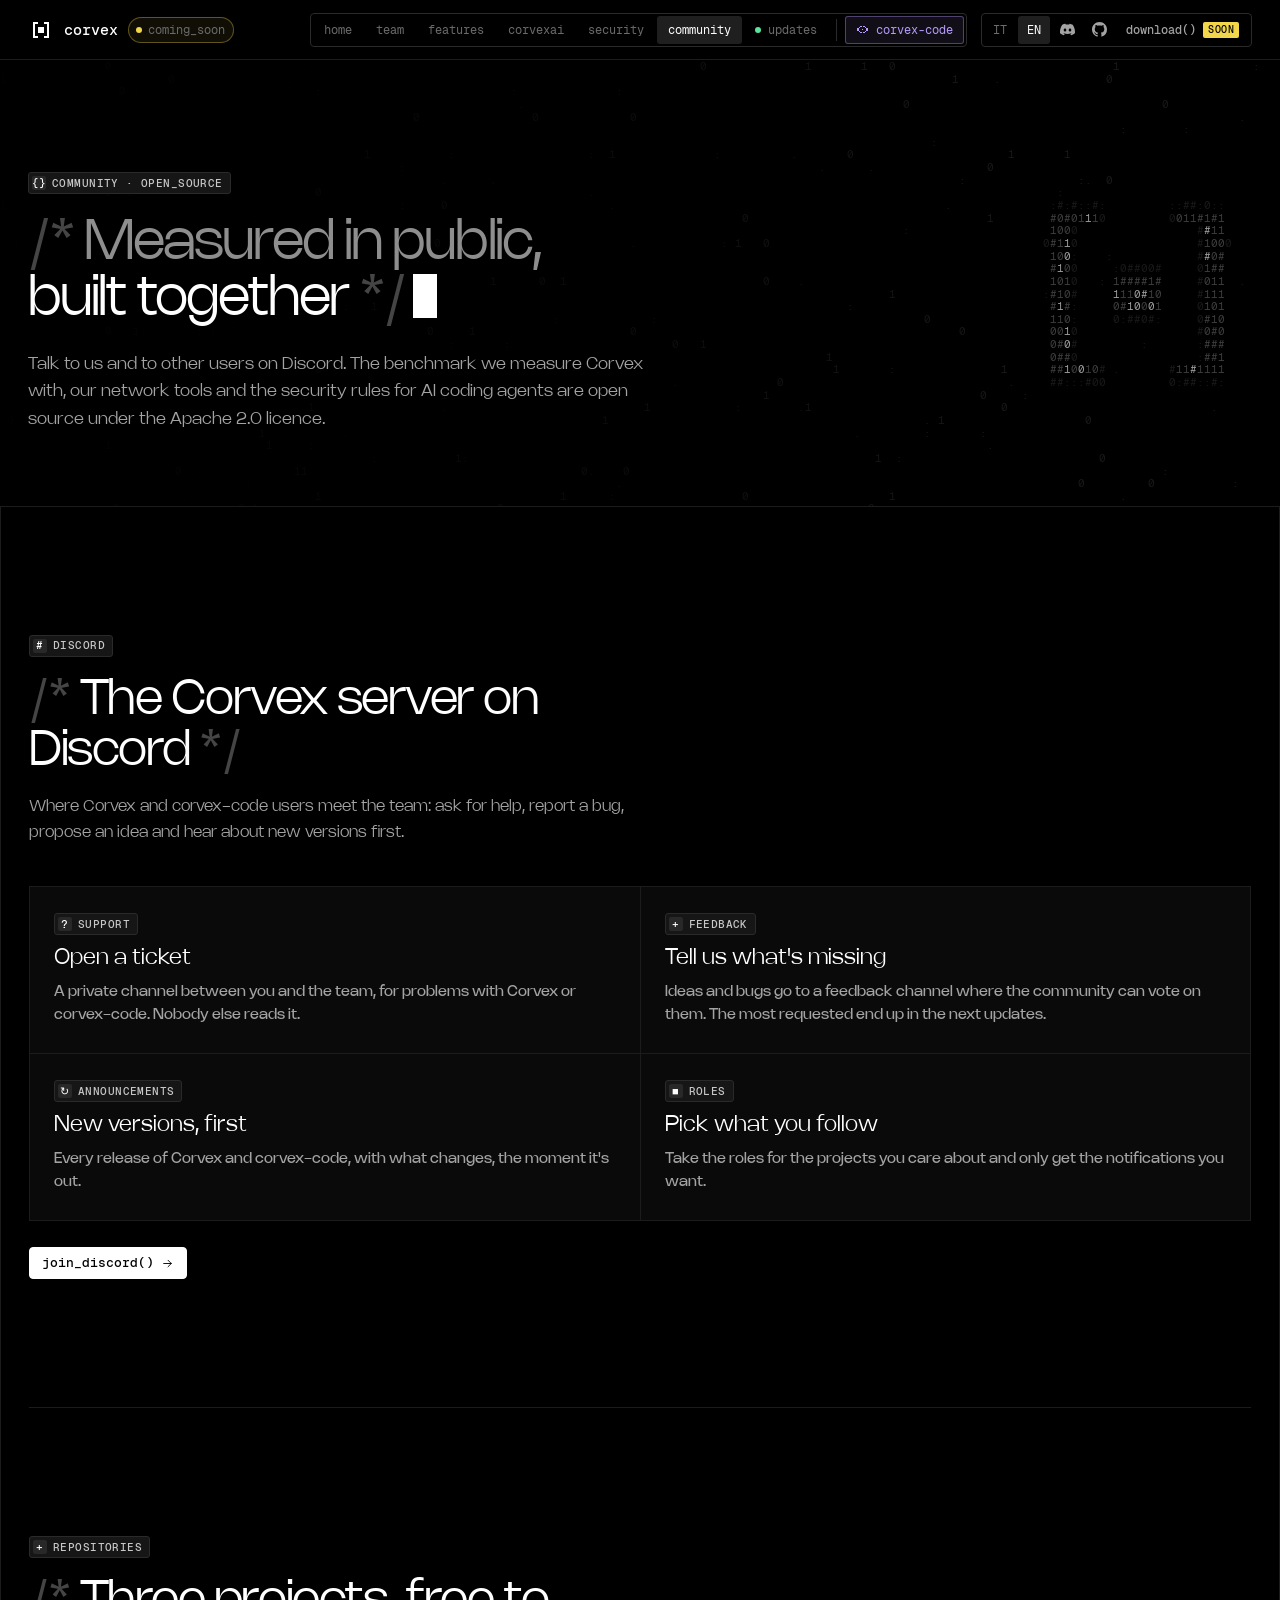
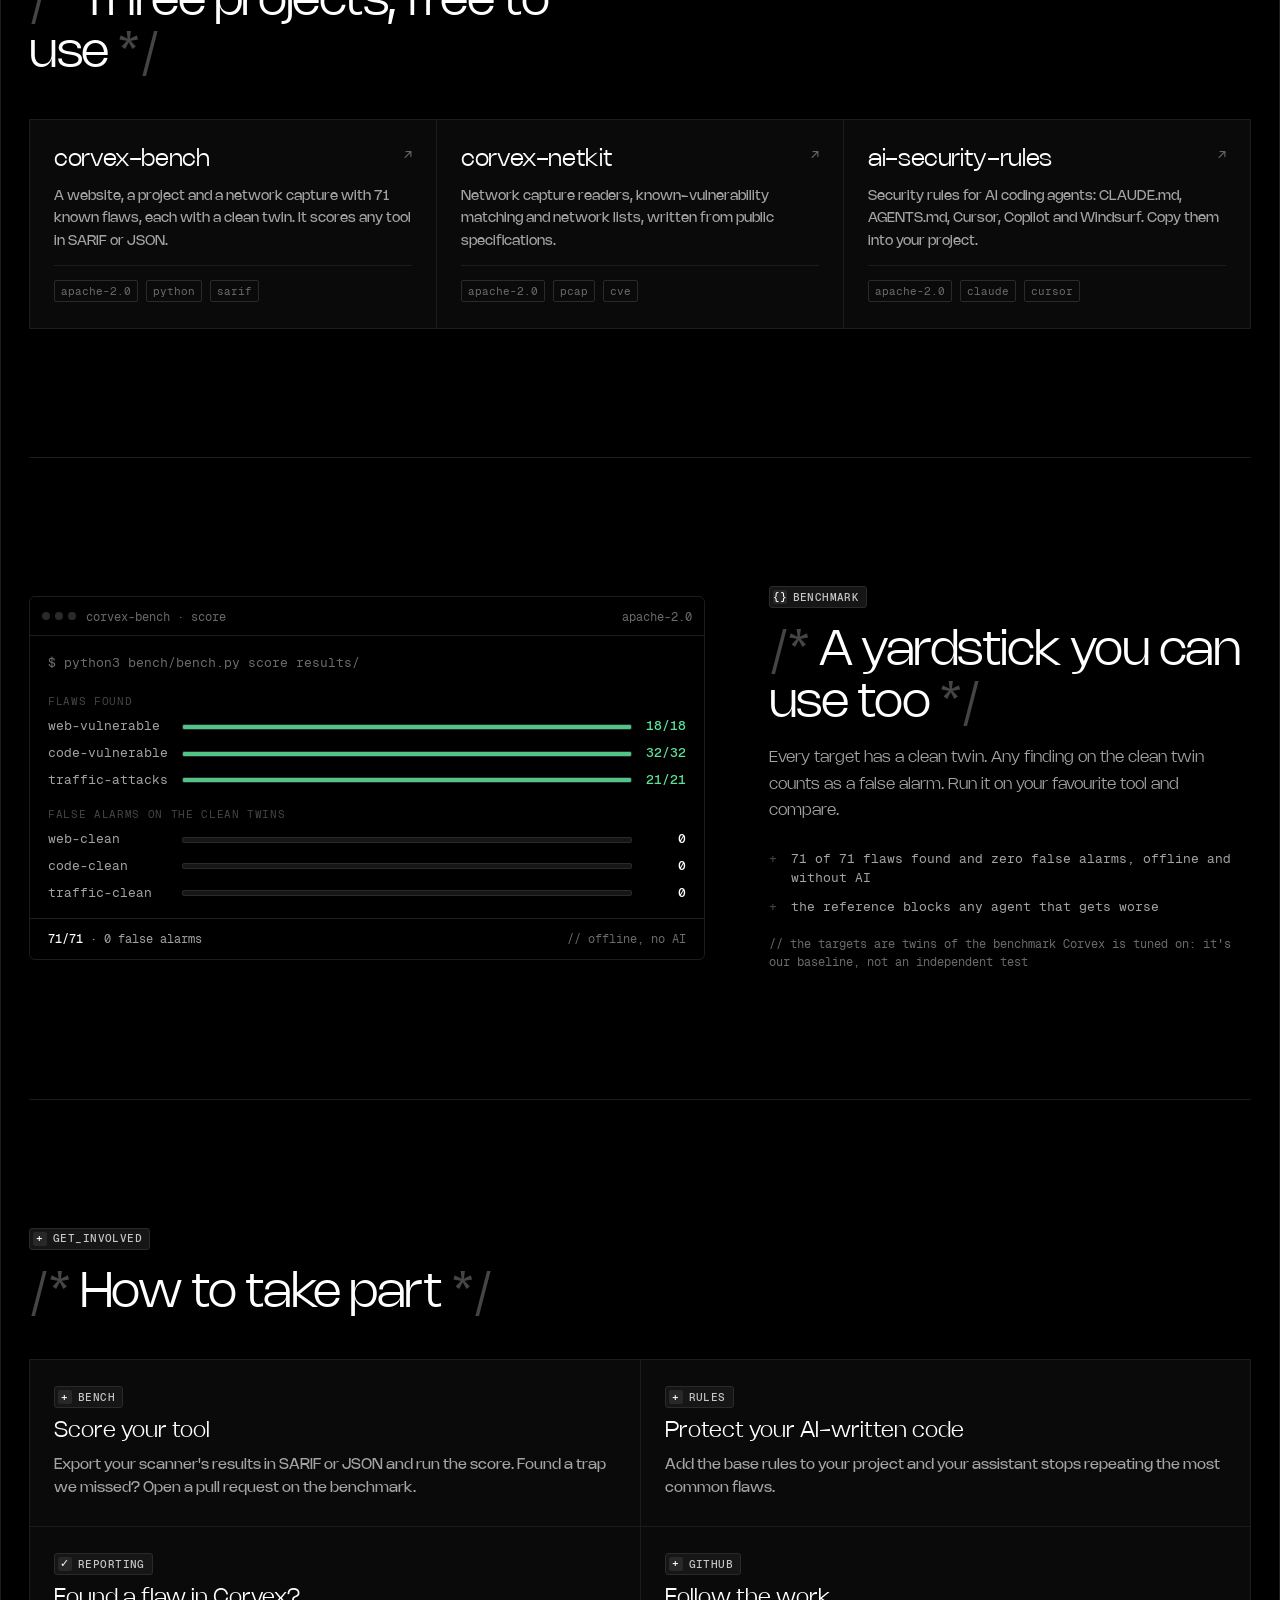
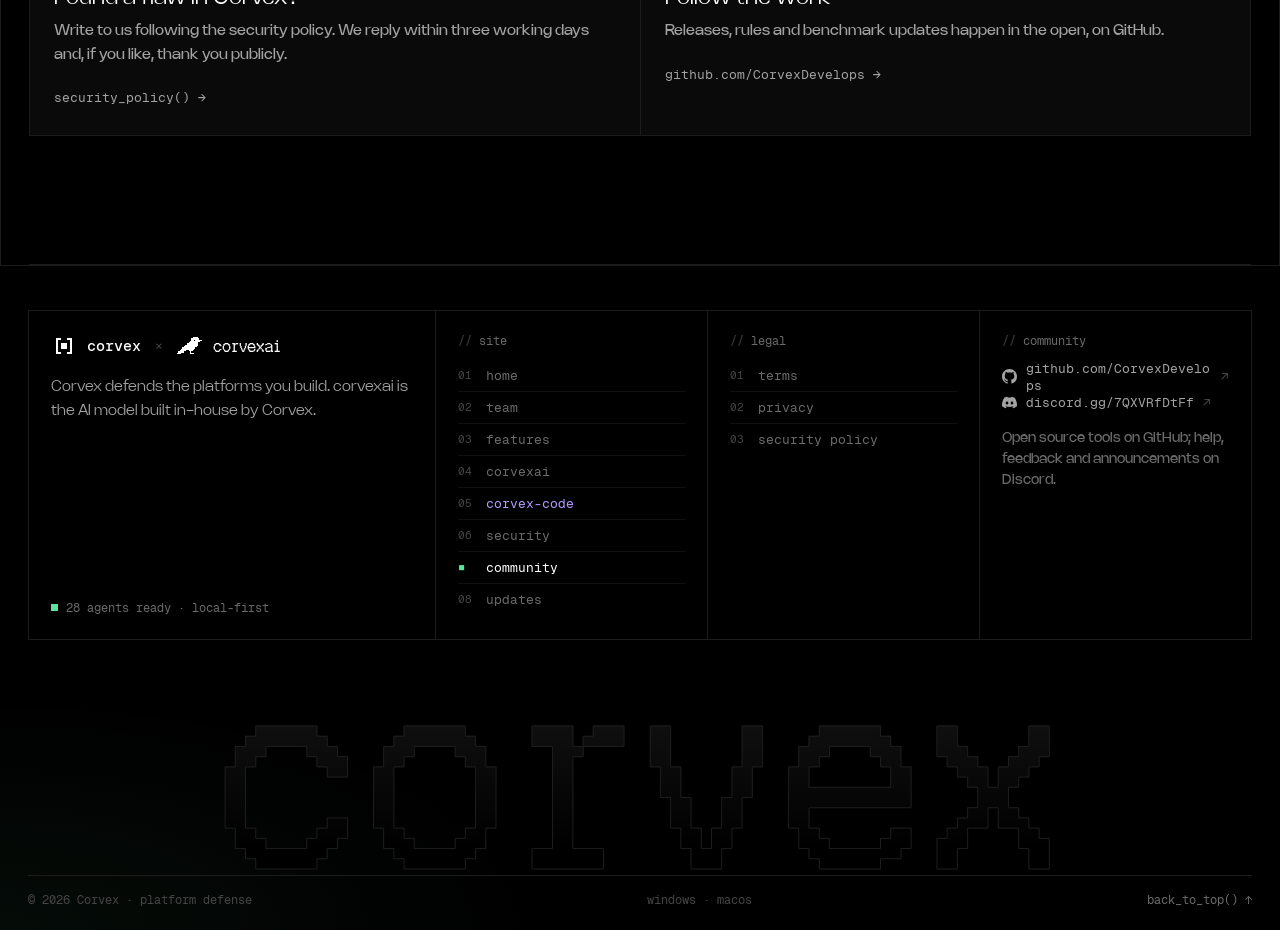
==== commit c547bd2b: "Community su Discord" ====
--- a/community.html
+++ b/community.html
@@ -5,7 +5,7 @@
   <meta name="viewport" content="width=device-width, initial-scale=1, viewport-fit=cover">
   <meta name="theme-color" content="#000000">
   <title data-en="Corvex · community" data-it="Corvex · community">Corvex · community</title>
-  <meta data-it-content="Gli strumenti open source di Corvex: il banco di prova, gli strumenti di rete e le regole di sicurezza per gli agenti AI." name="description" content="Corvex&#x27;s open source tools: the benchmark, the network tools and the security rules for AI coding agents." data-en-content="Corvex's open source tools: the benchmark, the network tools and the security rules for AI coding agents.">
+  <meta data-it-content="La community di Corvex: il server Discord e gli strumenti open source, dal banco di prova alle regole di sicurezza per gli agenti AI." name="description" content="The Corvex community: the Discord server and the open source tools, from the benchmark to the security rules for AI coding agents." data-en-content="The Corvex community: the Discord server and the open source tools, from the benchmark to the security rules for AI coding agents.">
   <meta property="og:title" content="Corvex · community">
   <meta property="og:description" content="Una squadra di agenti che mette alla prova le tue piattaforme, trova le falle e le corregge.">
   <meta property="og:type" content="website">
@@ -19,7 +19,7 @@
   <link rel="apple-touch-icon" href="assets/apple-touch-icon.png?v=3">
   <link rel="preload" href="assets/fonts/Nohemi-Light.woff2" as="font" type="font/woff2" crossorigin>
   <link rel="preload" href="assets/fonts/GeistMono-Regular.woff2" as="font" type="font/woff2" crossorigin>
-  <link rel="stylesheet" href="assets/corvex.css?v=7d3a640dd1">
+  <link rel="stylesheet" href="assets/corvex.css?v=41074c43fe">
   <link rel="stylesheet" href="sito.css?v=7431f39d85">
   <script defer src="assets/viste.js?v=2abf94fef3"></script>
   <script defer src="sito.js?v=bd48e72104"></script>
@@ -46,6 +46,7 @@
   </nav>
   <div class="s-top-r">
     <div class="seg s-lang" role="group" aria-label="Lingua"><button type="button" data-lang="it">IT</button><button type="button" data-lang="en">EN</button></div>
+    <a class="s-icb" href="https://discord.gg/7QXVRfDtFf" target="_blank" rel="noopener noreferrer" aria-label="Discord"><svg viewBox="0 0 24 24" aria-hidden="true"><path fill="currentColor" d="M20.317 4.3698a19.7913 19.7913 0 00-4.8851-1.5152.0741.0741 0 00-.0785.0371c-.211.3753-.4447.8648-.6083 1.2495-1.8447-.2762-3.68-.2762-5.4868 0-.1636-.3933-.4058-.8742-.6177-1.2495a.077.077 0 00-.0785-.037 19.7363 19.7363 0 00-4.8852 1.515.0699.0699 0 00-.0321.0277C.5334 9.0458-.319 13.5799.0992 18.0578a.0824.0824 0 00.0312.0561c2.0528 1.5076 4.0413 2.4228 5.9929 3.0294a.0777.0777 0 00.0842-.0276c.4616-.6304.8731-1.2952 1.226-1.9942a.076.076 0 00-.0416-.1057c-.6528-.2476-1.2743-.5495-1.8722-.8923a.077.077 0 01-.0076-.1277c.1258-.0943.2517-.1923.3718-.2914a.0743.0743 0 01.0776-.0105c3.9278 1.7933 8.18 1.7933 12.0614 0a.0739.0739 0 01.0785.0095c.1202.099.246.1981.3728.2924a.077.077 0 01-.0066.1276 12.2986 12.2986 0 01-1.873.8914.0766.0766 0 00-.0407.1067c.3604.698.7719 1.3628 1.225 1.9932a.076.076 0 00.0842.0286c1.961-.6067 3.9495-1.5219 6.0023-3.0294a.077.077 0 00.0313-.0552c.5004-5.177-.8382-9.6739-3.5485-13.6604a.061.061 0 00-.0312-.0286zM8.02 15.3312c-1.1825 0-2.1569-1.0857-2.1569-2.419 0-1.3332.9555-2.4189 2.157-2.4189 1.2108 0 2.1757 1.0952 2.1568 2.419 0 1.3332-.9555 2.4189-2.1569 2.4189zm7.9748 0c-1.1825 0-2.1569-1.0857-2.1569-2.419 0-1.3332.9554-2.4189 2.1569-2.4189 1.2108 0 2.1757 1.0952 2.1568 2.419 0 1.3332-.946 2.4189-2.1568 2.4189Z"/></svg></a>
     <a class="s-icb" href="https://github.com/CorvexDevelops" target="_blank" rel="noopener noreferrer" aria-label="GitHub"><svg viewBox="0 0 16 16" aria-hidden="true"><path fill="currentColor" d="M8 0C3.58 0 0 3.58 0 8c0 3.54 2.29 6.53 5.47 7.59.4.07.55-.17.55-.38 0-.19-.01-.82-.01-1.49-2.01.37-2.53-.49-2.69-.94-.09-.23-.48-.94-.82-1.13-.28-.15-.68-.52-.01-.53.63-.01 1.08.58 1.23.82.72 1.21 1.87.87 2.33.66.07-.52.28-.87.51-1.07-1.78-.2-3.64-.89-3.64-3.95 0-.87.31-1.59.82-2.15-.08-.2-.36-1.02.08-2.12 0 0 .67-.21 2.2.82.64-.18 1.32-.27 2-.27.68 0 1.36.09 2 .27 1.53-1.04 2.2-.82 2.2-.82.44 1.1.16 1.92.08 2.12.51.56.82 1.27.82 2.15 0 3.07-1.87 3.75-3.65 3.95.29.25.54.73.54 1.48 0 1.07-.01 1.93-.01 2.2 0 .21.15.46.55.38A8.013 8.013 0 0016 8c0-4.42-3.58-8-8-8z"/></svg></a>
     <span class="btn s-locked s-dl" aria-disabled="true">download()<em data-en="soon" data-it="presto">soon</em></span>
   </div>
@@ -56,12 +57,25 @@
   <pre class="ascii s-ph-bg" data-shape="brackets" aria-hidden="true"></pre>
   <div class="s-ph-in">
     <span class="label s-rv"><i>{}</i><span data-en="community · open_source" data-it="community · open_source">community · open_source</span></span>
-    <h1 class="cm s-h1 s-rv"><span class="g">/*</span>&nbsp;<span class="d" data-en="Measured in public," data-it="Misurato in pubblico,">Measured in public,</span><br><span data-en="tools for everyone" data-it="strumenti per tutti">tools for everyone</span>&nbsp;<span class="s-close"><span class="g">*/</span><span class="s-caret"></span></span></h1>
-    <p class="s-sub s-rv" data-en="The benchmark we measure Corvex with, our network tools and the security rules for AI coding agents are open source under the Apache 2.0 licence. Use them, test them, improve them." data-it="Il banco di prova con cui misuriamo Corvex, i nostri strumenti di rete e le regole di sicurezza per gli agenti AI sono open source con licenza Apache 2.0. Usali, mettili alla prova, migliorali.">The benchmark we measure Corvex with, our network tools and the security rules for AI coding agents are open source under the Apache 2.0 licence. Use them, test them, improve them.</p>
+    <h1 class="cm s-h1 s-rv"><span class="g">/*</span>&nbsp;<span class="d" data-en="Measured in public," data-it="Misurato in pubblico,">Measured in public,</span><br><span data-en="built together" data-it="costruito insieme">built together</span>&nbsp;<span class="s-close"><span class="g">*/</span><span class="s-caret"></span></span></h1>
+    <p class="s-sub s-rv" data-en="Talk to us and to other users on Discord. The benchmark we measure Corvex with, our network tools and the security rules for AI coding agents are open source under the Apache 2.0 licence." data-it="Parla con noi e con chi usa Corvex su Discord. Il banco di prova con cui misuriamo Corvex, i nostri strumenti di rete e le regole di sicurezza per gli agenti AI sono open source con licenza Apache 2.0.">Talk to us and to other users on Discord. The benchmark we measure Corvex with, our network tools and the security rules for AI coding agents are open source under the Apache 2.0 licence.</p>
   </div>
 </section>
 
 <main class="s-main">
+
+<section class="s-sec" id="discord">
+  <div class="s-head s-rv"><span class="label"><i>#</i>discord</span>
+    <h2 class="cm"><span class="g">/*</span>&nbsp;<span data-en="The Corvex server on Discord" data-it="Il server di Corvex su Discord">The Corvex server on Discord</span>&nbsp;<span class="g">*/</span></h2>
+    <p class="s-lead" data-en="Where Corvex and corvex-code users meet the team: ask for help, report a bug, propose an idea and hear about new versions first." data-it="Dove chi usa Corvex e corvex-code incontra la squadra: chiedi aiuto, segnala un bug, proponi un&#x27;idea e scopri per primo le nuove versioni.">Where Corvex and corvex-code users meet the team: ask for help, report a bug, propose an idea and hear about new versions first.</p></div>
+  <div class="s-feat">
+    <div class="s-rv"><span class="label"><i>?</i><span data-en="support" data-it="supporto">support</span></span><h3 data-en="Open a ticket" data-it="Apri un ticket">Open a ticket</h3><p data-en="A private channel between you and the team, for problems with Corvex or corvex-code. Nobody else reads it." data-it="Un canale privato fra te e la squadra, per i problemi con Corvex o corvex-code. Non lo legge nessun altro.">A private channel between you and the team, for problems with Corvex or corvex-code. Nobody else reads it.</p></div>
+    <div class="s-rv"><span class="label"><i>+</i>feedback</span><h3 data-en="Tell us what's missing" data-it="Dicci cosa manca">Tell us what's missing</h3><p data-en="Ideas and bugs go to a feedback channel where the community can vote on them. The most requested end up in the next updates." data-it="Idee e bug finiscono in un canale di feedback dove la community li vota. I più richiesti entrano nei prossimi aggiornamenti.">Ideas and bugs go to a feedback channel where the community can vote on them. The most requested end up in the next updates.</p></div>
+    <div class="s-rv"><span class="label"><i>↻</i><span data-en="announcements" data-it="annunci">announcements</span></span><h3 data-en="New versions, first" data-it="Le nuove versioni, per primo">New versions, first</h3><p data-en="Every release of Corvex and corvex-code, with what changes, the moment it's out." data-it="Ogni rilascio di Corvex e corvex-code, con cosa cambia, appena esce.">Every release of Corvex and corvex-code, with what changes, the moment it's out.</p></div>
+    <div class="s-rv"><span class="label"><i>■</i><span data-en="roles" data-it="ruoli">roles</span></span><h3 data-en="Pick what you follow" data-it="Scegli cosa seguire">Pick what you follow</h3><p data-en="Take the roles for the projects you care about and only get the notifications you want." data-it="Prendi i ruoli dei progetti che ti interessano e ricevi solo le notifiche che vuoi.">Take the roles for the projects you care about and only get the notifications you want.</p></div>
+  </div>
+  <div class="s-rv" style="margin-top:26px"><a class="btn primary" href="https://discord.gg/7QXVRfDtFf" target="_blank" rel="noopener noreferrer"><span data-en="join_discord()" data-it="entra_su_discord()">join_discord()</span> <svg viewBox="0 0 24 24" fill="none" stroke="currentColor" stroke-width="1.7" stroke-linecap="round" stroke-linejoin="round" class="arr"><path d="M5 12h14M13 6l6 6-6 6"/></svg></a></div>
+</section>
 
 <section class="s-sec" id="repository">
   <div class="s-head s-rv"><span class="label"><i>+</i><span data-en="repositories" data-it="repository">repositories</span></span>
@@ -134,9 +148,10 @@
       </nav></div>
     <div class="s-f-cell"><h4><span class="g">//</span> <span data-en="legal" data-it="legale">legal</span></h4>
       <nav class="s-foot-nav s-f-list"><a href="legal/terms.html" data-en="terms" data-it="termini">terms</a><a href="legal/privacy.html">privacy</a><a href="legal/security.html" data-en="security policy" data-it="politica di sicurezza">security policy</a></nav></div>
-    <div class="s-f-cell"><h4><span class="g">//</span> open source</h4>
+    <div class="s-f-cell"><h4><span class="g">//</span> community</h4>
       <a class="s-gh" href="https://github.com/CorvexDevelops" target="_blank" rel="noopener noreferrer"><svg viewBox="0 0 16 16" aria-hidden="true"><path fill="currentColor" d="M8 0C3.58 0 0 3.58 0 8c0 3.54 2.29 6.53 5.47 7.59.4.07.55-.17.55-.38 0-.19-.01-.82-.01-1.49-2.01.37-2.53-.49-2.69-.94-.09-.23-.48-.94-.82-1.13-.28-.15-.68-.52-.01-.53.63-.01 1.08.58 1.23.82.72 1.21 1.87.87 2.33.66.07-.52.28-.87.51-1.07-1.78-.2-3.64-.89-3.64-3.95 0-.87.31-1.59.82-2.15-.08-.2-.36-1.02.08-2.12 0 0 .67-.21 2.2.82.64-.18 1.32-.27 2-.27.68 0 1.36.09 2 .27 1.53-1.04 2.2-.82 2.2-.82.44 1.1.16 1.92.08 2.12.51.56.82 1.27.82 2.15 0 3.07-1.87 3.75-3.65 3.95.29.25.54.73.54 1.48 0 1.07-.01 1.93-.01 2.2 0 .21.15.46.55.38A8.013 8.013 0 0016 8c0-4.42-3.58-8-8-8z"/></svg><span>github.com/CorvexDevelops</span><em aria-hidden="true">↗</em></a>
-      <p class="s-f-note" data-en="Benchmark, network tools and AI security rules, open to everyone." data-it="Banco di prova, strumenti di rete e regole di sicurezza per l&#x27;AI, aperti a tutti.">Benchmark, network tools and AI security rules, open to everyone.</p></div>
+      <a class="s-gh" href="https://discord.gg/7QXVRfDtFf" target="_blank" rel="noopener noreferrer"><svg viewBox="0 0 24 24" aria-hidden="true"><path fill="currentColor" d="M20.317 4.3698a19.7913 19.7913 0 00-4.8851-1.5152.0741.0741 0 00-.0785.0371c-.211.3753-.4447.8648-.6083 1.2495-1.8447-.2762-3.68-.2762-5.4868 0-.1636-.3933-.4058-.8742-.6177-1.2495a.077.077 0 00-.0785-.037 19.7363 19.7363 0 00-4.8852 1.515.0699.0699 0 00-.0321.0277C.5334 9.0458-.319 13.5799.0992 18.0578a.0824.0824 0 00.0312.0561c2.0528 1.5076 4.0413 2.4228 5.9929 3.0294a.0777.0777 0 00.0842-.0276c.4616-.6304.8731-1.2952 1.226-1.9942a.076.076 0 00-.0416-.1057c-.6528-.2476-1.2743-.5495-1.8722-.8923a.077.077 0 01-.0076-.1277c.1258-.0943.2517-.1923.3718-.2914a.0743.0743 0 01.0776-.0105c3.9278 1.7933 8.18 1.7933 12.0614 0a.0739.0739 0 01.0785.0095c.1202.099.246.1981.3728.2924a.077.077 0 01-.0066.1276 12.2986 12.2986 0 01-1.873.8914.0766.0766 0 00-.0407.1067c.3604.698.7719 1.3628 1.225 1.9932a.076.076 0 00.0842.0286c1.961-.6067 3.9495-1.5219 6.0023-3.0294a.077.077 0 00.0313-.0552c.5004-5.177-.8382-9.6739-3.5485-13.6604a.061.061 0 00-.0312-.0286zM8.02 15.3312c-1.1825 0-2.1569-1.0857-2.1569-2.419 0-1.3332.9555-2.4189 2.157-2.4189 1.2108 0 2.1757 1.0952 2.1568 2.419 0 1.3332-.9555 2.4189-2.1569 2.4189zm7.9748 0c-1.1825 0-2.1569-1.0857-2.1569-2.419 0-1.3332.9554-2.4189 2.1569-2.4189 1.2108 0 2.1757 1.0952 2.1568 2.419 0 1.3332-.946 2.4189-2.1568 2.4189Z"/></svg><span>discord.gg/7QXVRfDtFf</span><em aria-hidden="true">↗</em></a>
+      <p class="s-f-note" data-en="Open source tools on GitHub; help, feedback and announcements on Discord." data-it="Strumenti open source su GitHub; aiuto, feedback e annunci su Discord.">Open source tools on GitHub; help, feedback and announcements on Discord.</p></div>
   </div>
   <div class="s-f-word" aria-hidden="true">corvex</div>
   <div class="s-f-bot"><span data-en="© 2026 Corvex · platform defense" data-it="© 2026 Corvex · difesa delle piattaforme">© 2026 Corvex · platform defense</span><span>windows · macos</span><a class="s-f-up" href="#top" data-en="back_to_top() ↑" data-it="torna_su() ↑">back_to_top() ↑</a></div>
--- a/assets/corvex.css
+++ b/assets/corvex.css
@@ -1671,3 +1671,7 @@
   .cov-row { grid-template-columns: minmax(0, 1fr); gap: 4px; }
   .recheck-box .btn { margin-left: 0; }
 }
+.guard-row { display: flex; align-items: center; justify-content: space-between; gap: 14px; padding: 12px 0; border-top: 1px solid var(--line); }
+.guard-row .t { color: var(--white); font-size: 14px; }
+.guard-row .btn { flex: none; }
+@media (max-width: 720px) { .guard-row { flex-direction: column; align-items: flex-start; } }
